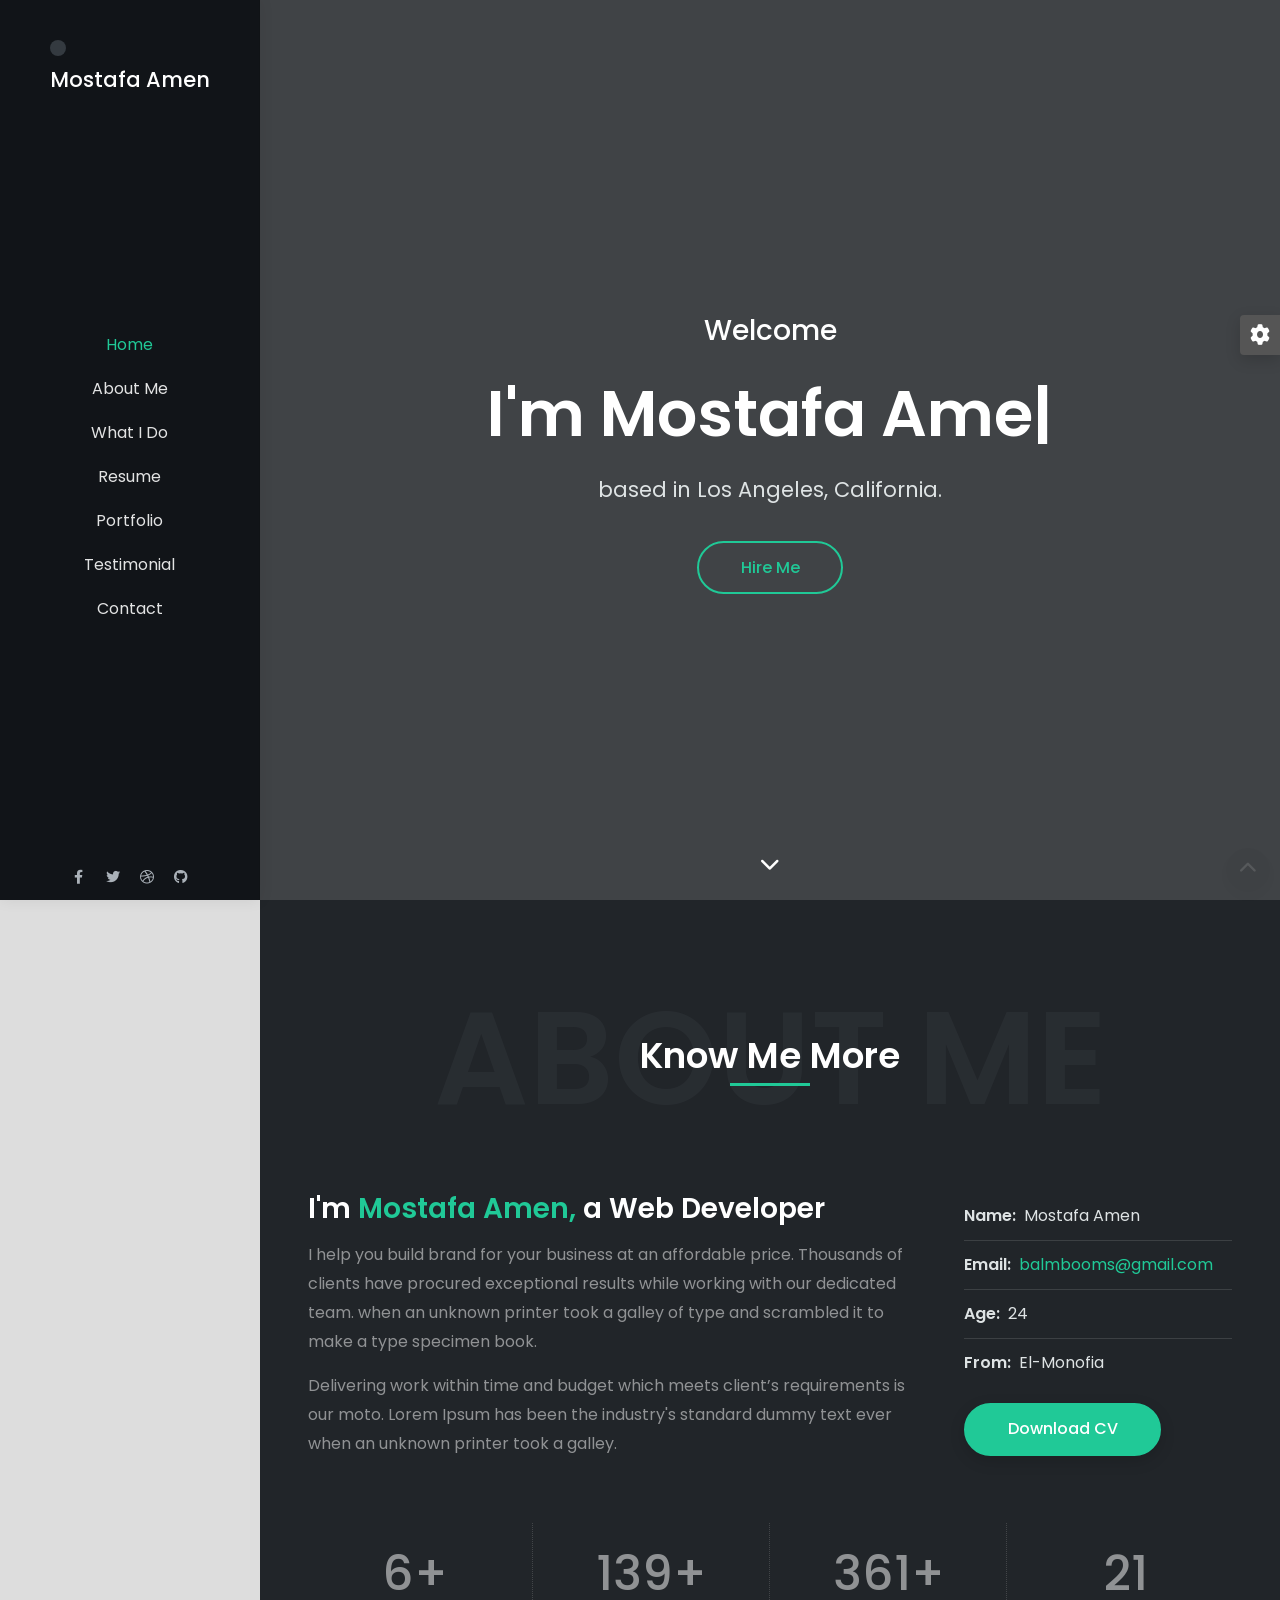
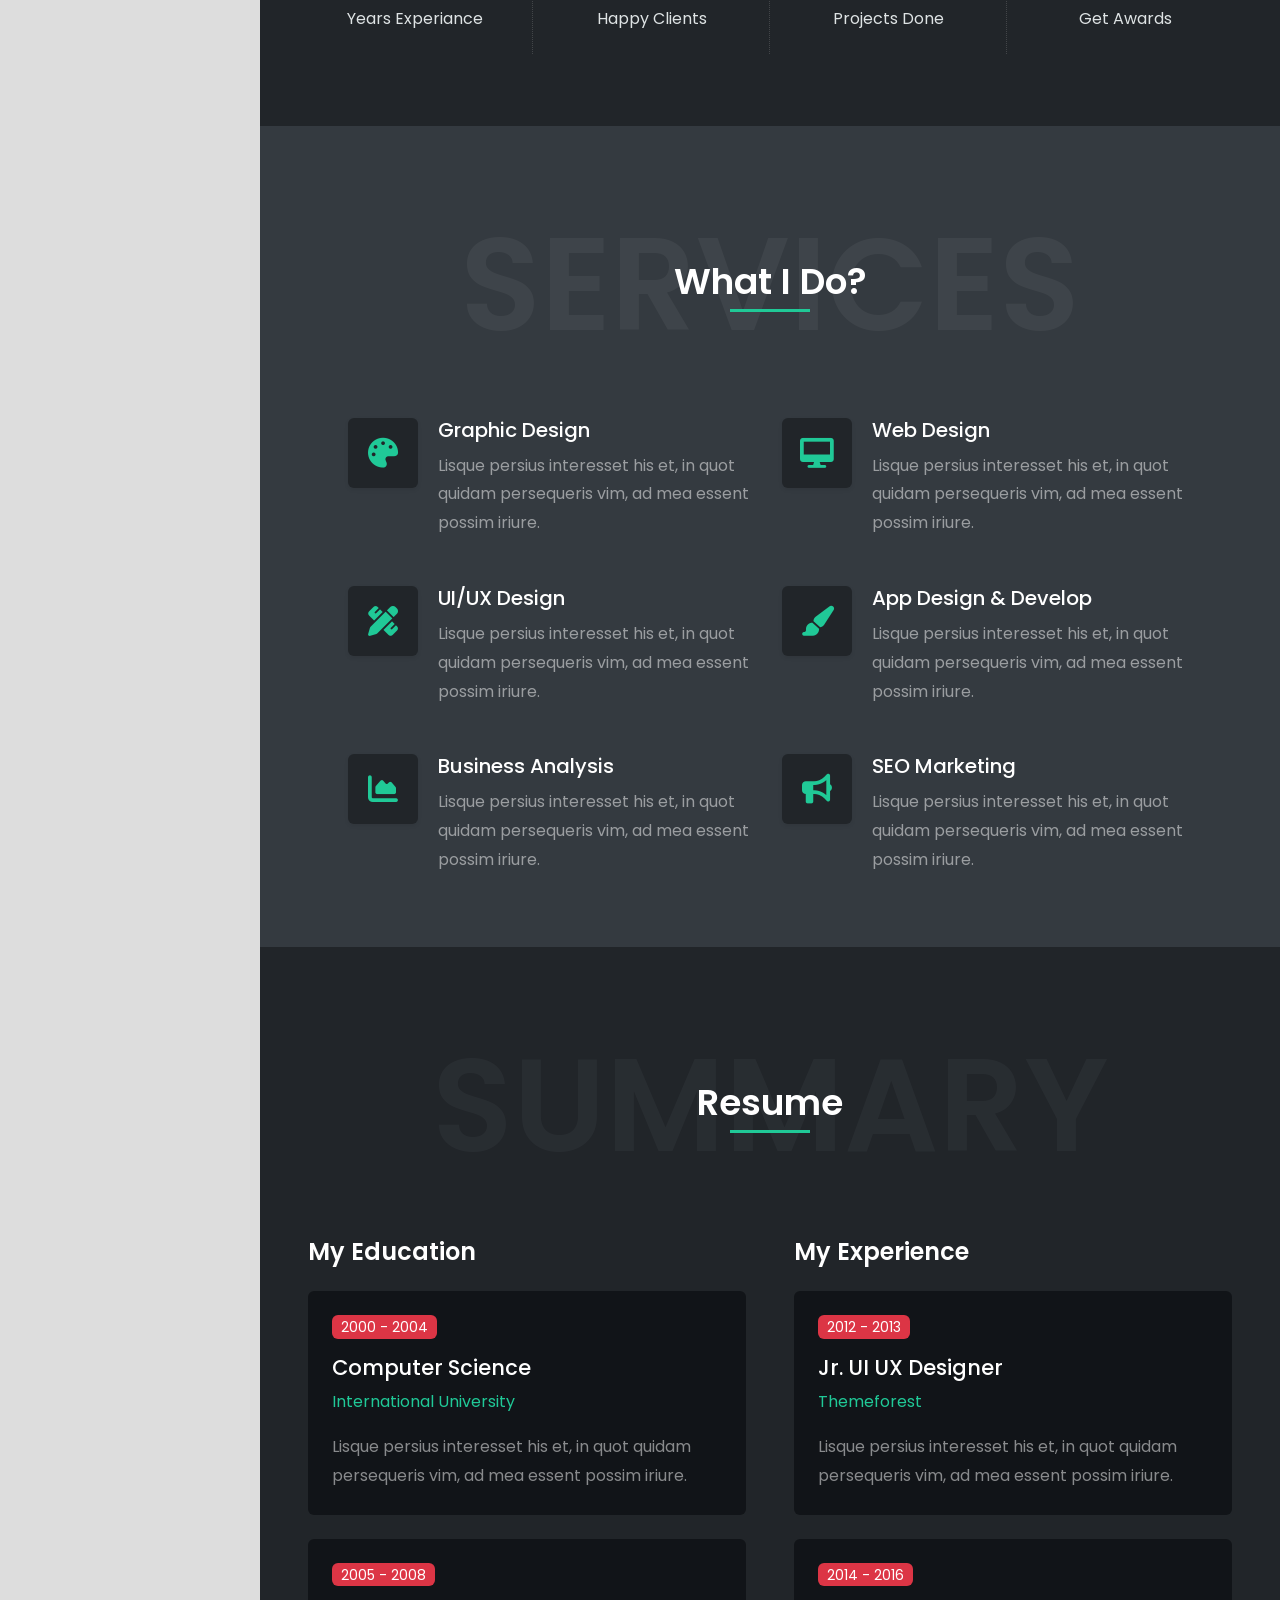
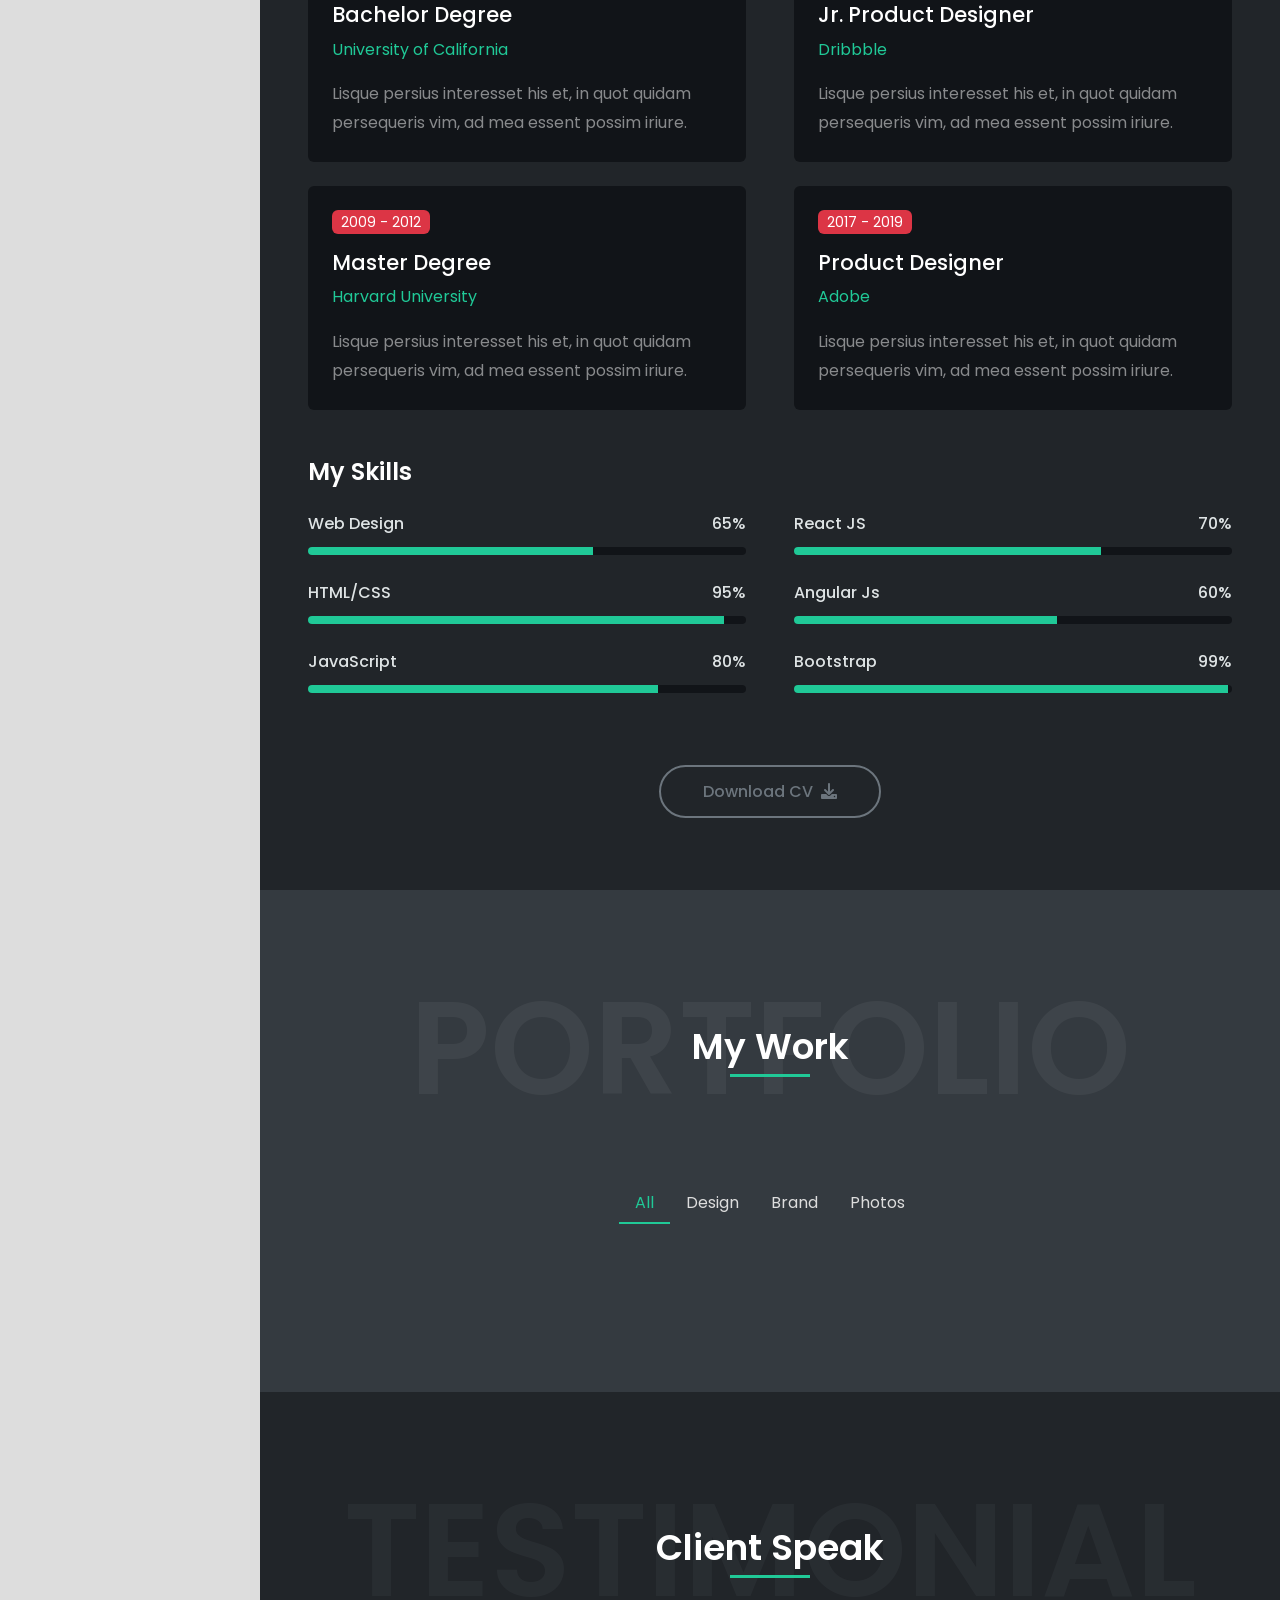
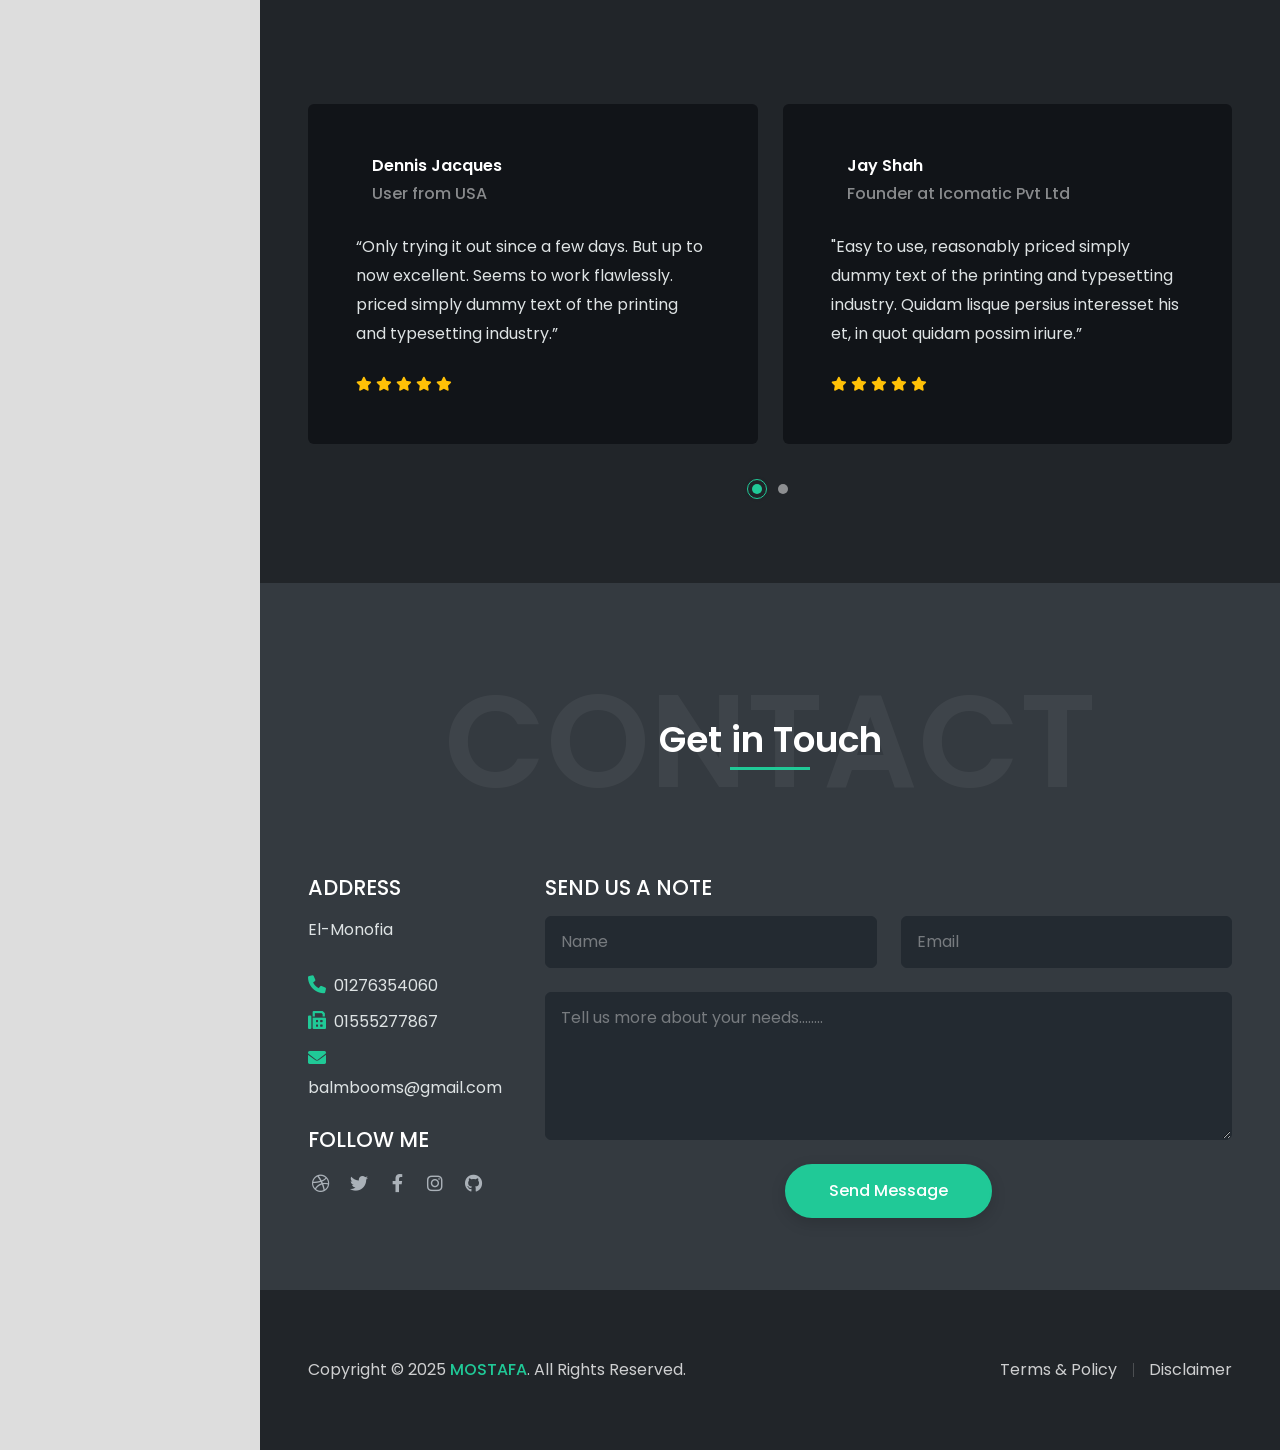
==== index.html @ bf08a8b3 "Add files via upload" ====
<!-- https://harnishdesign.net/demo/html/simone/index-dark.html -->

<!DOCTYPE html>
<html lang="en">
<head>
<meta charset="UTF-8" />
<meta http-equiv="X-UA-Compatible" content="IE=edge">
<meta name="viewport" content="width=device-width, initial-scale=1">
<link href="images/favicon.png" rel="icon" />
<title>Simone - Personal Portfolio Template</title>
<meta name="description" content="Simone is responsive bootstrap 5 one page personal portfolio html template.">
<meta name="author" content="harnishdesign.net">
<link rel="stylesheet" href="https://cdnjs.cloudflare.com/ajax/libs/font-awesome/6.0.0-beta3/css/all.min.css">

<!-- Web Fonts -->
<link href="https://fonts.googleapis.com/css2?family=Poppins:ital,wght@0,100;0,200;0,300;0,400;0,500;0,600;0,700;0,800;0,900;1,100;1,200;1,300;1,400;1,500;1,600;1,700;1,800;1,900&display=swap" rel="stylesheet">

<!-- Stylesheet
============================== -->
<!-- Bootstrap -->
<link rel="stylesheet" type="text/css" href="vendor/bootstrap/css/bootstrap.min.css" />
<!-- Font Awesome Icon -->
<link rel="stylesheet" type="text/css" href="vendor/font-awesome/css/all.min.css" />
<!-- Owl Carousel -->
<link rel="stylesheet" type="text/css" href="vendor/owl.carousel/assets/owl.carousel.min.css" />
<!-- Magnific Popup -->
<link rel="stylesheet" type="text/css" href="vendor/magnific-popup/magnific-popup.min.css" />
<!-- Custom Stylesheet -->
<link rel="stylesheet" type="text/css" href="css/stylesheet.css" />
<!-- Colors Css -->
<link id="color-switcher" type="text/css" rel="stylesheet" href="#" />
</head>

<body class="side-header" data-bs-spy="scroll" data-bs-target="#header-nav" data-bs-offset="1">

<!-- Preloader -->
<div class="preloader preloader-dark">
  <div class="lds-ellipsis">
    <div></div>
    <div></div>
    <div></div>
    <div></div>
  </div>
</div>
<!-- Preloader End --> 

<!-- Document Wrapper   
=============================== -->
<div id="main-wrapper"> 
  <!-- Header
  ============================ -->
  <header id="header" class="sticky-top"> 
    <!-- Navbar -->
    <nav class="primary-menu navbar navbar-expand-lg navbar-dark bg-dark border-bottom-0">
      <div class="container-fluid position-relative h-100 flex-lg-column ps-3 px-lg-3 pt-lg-3 pb-lg-2"> 
        
        <!-- Logo --> 
        <a href="index.html" class="mb-lg-auto mt-lg-4">
			<span class="bg-dark-2 rounded-pill p-2 mb-lg-1 d-none d-lg-inline-block">
				<!-- <img class="img-fluid rounded-pill d-block" src="images/profile.jpeg" title="I'm Simone" alt=""> -->
			</span>
			<h1 class="text-5 text-white text-center mb-0 d-lg-block">Mostafa Amen</h1>
        </a> 
        <!-- Logo End -->
        
        <div id="header-nav" class="collapse navbar-collapse w-100 my-lg-auto">
          <ul class="navbar-nav text-lg-center my-lg-auto py-lg-3">
            <li class="nav-item"><a class="nav-link smooth-scroll active" href="#home">Home</a></li>
            <li class="nav-item"><a class="nav-link smooth-scroll" href="#about">About Me</a></li>
            <li class="nav-item"><a class="nav-link smooth-scroll" href="#services">What I Do</a></li>
            <li class="nav-item"><a class="nav-link smooth-scroll" href="#resume">Resume</a></li>
            <li class="nav-item"><a class="nav-link smooth-scroll" href="#portfolio">Portfolio</a></li>
            <li class="nav-item"><a class="nav-link smooth-scroll" href="#testimonial">Testimonial</a></li>
            <li class="nav-item"><a class="nav-link smooth-scroll" href="#contact">Contact</a></li>
          </ul>
        </div>
        <ul class="social-icons social-icons-muted social-icons-sm mt-lg-auto ms-auto ms-lg-0 d-flex">
          <li class="social-icons-facebook"><a data-bs-toggle="tooltip" title="Facebook" href="http://www.facebook.com/" target="_blank"><i class="fab fa-facebook-f"></i></a></li>
          <li class="social-icons-twitter"><a data-bs-toggle="tooltip" title="Twitter" href="http://www.twitter.com/" target="_blank"><i class="fab fa-twitter"></i></a></li>
          <li class="social-icons-dribbble"><a data-bs-toggle="tooltip" title="Dribbble" data-bs-placement="top" href="http://www.dribbble.com/" target="_blank"><i class="fab fa-dribbble"></i></a></li>
          <li class="social-icons-github"><a data-bs-toggle="tooltip" title="GitHub" data-bs-placement="top" href="http://www.google.com/" target="_blank" ><i class="fab fa-github"></i></a></li>
        </ul>
        <button class="navbar-toggler" type="button" data-bs-toggle="collapse" data-bs-target="#header-nav"><span></span><span></span><span></span></button>
      </div>
    </nav>
    <!-- Navbar End --> 
  </header>
  <!-- Header End --> 
		
  <!-- Content
  ============================================= -->
  <div id="content" role="main"> 
    
    <!-- Intro
    ============================================= -->
    <section id="home">
      <div class="hero-wrap">
        <div class="hero-mask opacity-8 bg-dark"></div>
        <div class="hero-bg parallax" style="background-image:url('images/intro-bg.jpg');"></div>
        <div class="hero-content section d-flex min-vh-100">
          <div class="container my-auto">
            <div class="row">
              <div class="col-12 text-center">
                <div class="typed-strings">
                  <p>I'm Mostafa Amen</p>
                  <p>I'm a Freelancer.</p>
                  <p>I'm a Photographer.</p>
                  <p>I'm a Designer.</p>
                </div>
                <p class="text-7 fw-500 text-white mb-2 mb-md-3">Welcome</p>
                <h2 class="text-16 fw-600 text-white mb-2 mb-md-3"><span class="typed"></span></h2>
                <p class="text-5 text-light mb-4">based in Los Angeles, California.</p>
				<a href="#contact" class="btn btn-outline-primary rounded-pill shadow-none smooth-scroll mt-2">Hire Me</a>
              </div>
            </div>
          </div>
          <a href="#about" class="scroll-down-arrow text-white smooth-scroll"><span class="animated"><i class="fa fa-chevron-down"></i></span></a> </div>
      </div>
    </section>
    <!-- Intro end --> 
    
    <!-- About
    ============================================= -->
    <section id="about" class="section bg-dark-1">
      <div class="container px-lg-5"> 
        <!-- Heading -->
        <div class="position-relative d-flex text-center mb-5">
          <h2 class="text-24 text-muted opacity-1 text-uppercase fw-600 w-100 mb-0">About Me</h2>
          <p class="text-9 text-white fw-600 position-absolute w-100 align-self-center lh-base mb-0">Know Me More<span class="heading-separator-line border-bottom border-3 border-primary d-block mx-auto"></span> </p>
        </div>
        <!-- Heading end-->
        
        <div class="row gy-5">
          <div class="col-lg-7 col-xl-8 text-center text-lg-start">
            <h2 class="text-7 text-white fw-600 mb-3">I'm <span class="text-primary">Mostafa Amen,</span> a Web Developer</h2>
            <p class="text-white-50">I help you build brand for your business at an affordable price. Thousands of clients have procured exceptional results while working with our dedicated team. when an unknown printer took a galley of type and scrambled it to make a type specimen book.</p>
            <p class="text-white-50">Delivering work within time and budget which meets client’s requirements is our moto. Lorem Ipsum has been the industry's standard dummy text ever when an unknown printer took a galley.</p>
          </div>
          <div class="col-lg-5 col-xl-4">
            <div class="ps-lg-4">
              <ul class="list-style-2 list-style-light text-light">
                <li><span class="fw-600 me-2">Name:</span>Mostafa Amen</li>
                <li><span class="fw-600 me-2">Email:</span><a href="mailto:balmbooms@gmail.com">balmbooms@gmail.com</a></li>
                <li><span class="fw-600 me-2">Age:</span>24</li>
                <li class="border-0"><span class="fw-600 me-2">From:</span>El-Monofia</li>
              </ul>
              <a href="#" class="btn btn-primary rounded-pill">Download CV</a> </div>
          </div>
        </div>
        <div class="brands-grid separator-border separator-border-light mt-5">
          <div class="row">
            <div class="col-6 col-md-3">
              <div class="featured-box text-center">
                <h4 class="text-12 text-white-50 mb-0"><span class="counter" data-from="0" data-to="10">10</span>+</h4>
                <p class="text-light mb-0">Years Experiance</p>
              </div>
            </div>
            <div class="col-6 col-md-3">
              <div class="featured-box text-center">
                <h4 class="text-12 text-white-50 mb-0"><span class="counter" data-from="0" data-to="250">250</span>+</h4>
                <p class="text-light mb-0">Happy Clients</p>
              </div>
            </div>
            <div class="col-6 col-md-3">
              <div class="featured-box text-center">
                <h4 class="text-12 text-white-50 mb-0"><span class="counter" data-from="0" data-to="650">650</span>+</h4>
                <p class="text-light mb-0">Projects Done</p>
              </div>
            </div>
            <div class="col-6 col-md-3">
              <div class="featured-box text-center">
                <h4 class="text-12 text-white-50 mb-0"><span class="counter" data-from="0" data-to="38">20</span></h4>
                <p class="text-light mb-0">Get Awards</p>
              </div>
            </div>
          </div>
        </div>
      </div>
    </section>
    <!-- About end --> 
    
    <!-- Services
    ============================================= -->
    <section id="services" class="section bg-dark-2">
      <div class="container px-lg-5"> 
        <!-- Heading -->
        <div class="position-relative d-flex text-center mb-5">
          <h2 class="text-24 text-white-50 opacity-1 text-uppercase fw-600 w-100 mb-0">Services</h2>
          <p class="text-9 text-white fw-600 position-absolute w-100 align-self-center lh-base mb-0">What I Do?<span class="heading-separator-line border-bottom border-3 border-primary d-block mx-auto"></span> </p>
        </div>
        <!-- Heading end-->
        
        <div class="row">
          <div class="col-lg-11 mx-auto">
            <div class="row">
              <div class="col-md-6">
                <div class="featured-box style-3 mb-5">
                  <div class="featured-box-icon text-primary bg-dark-1 shadow-sm rounded"> <i class="fas fa-palette"></i> </div>
                  <h3 class="text-white">Graphic Design</h3>
                  <p class="text-white-50 mb-0">Lisque persius interesset his et, in quot quidam persequeris vim, ad mea essent possim iriure.</p>
                </div>
              </div>
              <div class="col-md-6">
                <div class="featured-box style-3 mb-5">
                  <div class="featured-box-icon text-primary bg-dark-1 shadow-sm rounded"> <i class="fas fa-desktop"></i></div>
                  <h3 class="text-white">Web Design</h3>
                  <p class="text-white-50 mb-0">Lisque persius interesset his et, in quot quidam persequeris vim, ad mea essent possim iriure.</p>
                </div>
              </div>
              <div class="col-md-6">
                <div class="featured-box style-3 mb-5">
                  <div class="featured-box-icon text-primary bg-dark-1 shadow-sm rounded"> <i class="fas fa-pencil-ruler"></i> </div>
                  <h3 class="text-white">UI/UX Design</h3>
                  <p class="text-white-50 mb-0">Lisque persius interesset his et, in quot quidam persequeris vim, ad mea essent possim iriure.</p>
                </div>
              </div>
              <div class="col-md-6">
                <div class="featured-box style-3 mb-5">
                  <div class="featured-box-icon text-primary bg-dark-1 shadow-sm rounded"> <i class="fas fa-paint-brush"></i> </div>
                  <h3 class="text-white">App Design &amp; Develop</h3>
                  <p class="text-white-50 mb-0">Lisque persius interesset his et, in quot quidam persequeris vim, ad mea essent possim iriure.</p>
                </div>
              </div>
              <div class="col-md-6">
                <div class="featured-box style-3 mb-5 mb-md-0">
                  <div class="featured-box-icon text-primary bg-dark-1 shadow-sm rounded"> <i class="fas fa-chart-area"></i> </div>
                  <h3 class="text-white">Business Analysis</h3>
                  <p class="text-white-50 mb-0">Lisque persius interesset his et, in quot quidam persequeris vim, ad mea essent possim iriure.</p>
                </div>
              </div>
              <div class="col-md-6">
                <div class="featured-box style-3 mb-0">
                  <div class="featured-box-icon text-primary bg-dark-1 shadow-sm rounded"> <i class="fas fa-bullhorn"></i> </div>
                  <h3 class="text-white">SEO Marketing</h3>
                  <p class="text-white-50 mb-0">Lisque persius interesset his et, in quot quidam persequeris vim, ad mea essent possim iriure.</p>
                </div>
              </div>
            </div>
          </div>
        </div>
      </div>
    </section>
    <!-- Services end --> 
    
    <!-- Resume
    ============================================= -->
    <section id="resume" class="section bg-dark-1">
      <div class="container px-lg-5"> 
        <!-- Heading -->
        <div class="position-relative d-flex text-center mb-5">
          <h2 class="text-24 text-muted opacity-1 text-uppercase fw-600 w-100 mb-0">Summary</h2>
          <p class="text-9 text-white fw-600 position-absolute w-100 align-self-center lh-base mb-0">Resume<span class="heading-separator-line border-bottom border-3 border-primary d-block mx-auto"></span> </p>
        </div>
        <!-- Heading end-->
        
        <div class="row gx-5"> 
          <!-- My Education -->
          <div class="col-md-6">
            <h2 class="text-6 text-white fw-600 mb-4">My Education</h2>
            <div class="bg-dark rounded p-4 mb-4">
              <p class="badge bg-danger text-2 fw-400">2000 - 2004</p>
              <h3 class="text-5 text-white">Computer Science</h3>
              <p class="text-primary">International University</p>
              <p class="text-white-50 mb-0">Lisque persius interesset his et, in quot quidam persequeris vim, ad mea essent possim iriure.</p>
            </div>
            <div class="bg-dark rounded p-4 mb-4">
              <p class="badge bg-danger text-2 fw-400">2005 - 2008</p>
              <h3 class="text-5 text-white">Bachelor Degree</h3>
              <p class="text-primary">University of California</p>
              <p class="text-white-50 mb-0">Lisque persius interesset his et, in quot quidam persequeris vim, ad mea essent possim iriure.</p>
            </div>
            <div class="bg-dark rounded p-4 mb-4">
              <p class="badge bg-danger text-2 fw-400">2009 - 2012</p>
              <h3 class="text-5 text-white">Master Degree</h3>
              <p class="text-primary">Harvard University</p>
              <p class="text-white-50 mb-0">Lisque persius interesset his et, in quot quidam persequeris vim, ad mea essent possim iriure.</p>
            </div>
          </div>
          
          <!-- My Experience -->
          <div class="col-md-6">
            <h2 class="text-6 text-white fw-600 mb-4">My Experience</h2>
            <div class="bg-dark rounded p-4 mb-4">
              <p class="badge bg-danger text-2 fw-400">2012 - 2013</p>
              <h3 class="text-5 text-white">Jr. UI UX Designer</h3>
              <p class="text-primary">Themeforest</p>
              <p class="text-white-50 mb-0">Lisque persius interesset his et, in quot quidam persequeris vim, ad mea essent possim iriure.</p>
            </div>
            <div class="bg-dark rounded p-4 mb-4">
              <p class="badge bg-danger text-2 fw-400">2014 - 2016</p>
              <h3 class="text-5 text-white">Jr. Product Designer</h3>
              <p class="text-primary">Dribbble</p>
              <p class="text-white-50 mb-0">Lisque persius interesset his et, in quot quidam persequeris vim, ad mea essent possim iriure.</p>
            </div>
            <div class="bg-dark rounded p-4 mb-4">
              <p class="badge bg-danger text-2 fw-400">2017 - 2019</p>
              <h3 class="text-5 text-white">Product Designer</h3>
              <p class="text-primary">Adobe</p>
              <p class="text-white-50 mb-0">Lisque persius interesset his et, in quot quidam persequeris vim, ad mea essent possim iriure.</p>
            </div>
          </div>
        </div>
        <!-- My Skills -->
		<h2 class="text-6 text-white fw-600 mt-4 mb-4">My Skills</h2>
        <div class="row gx-5">
          <div class="col-md-6">
            <p class="text-light fw-500 text-start mb-2">Web Design <span class="float-end">65%</span></p>
            <div class="progress progress-sm bg-dark mb-4">
              <div class="progress-bar" role="progressbar" style="width: 65%" aria-valuenow="65" aria-valuemin="0" aria-valuemax="100"></div>
            </div>
            <p class="text-light fw-500 text-start mb-2">HTML/CSS <span class="float-end">95%</span></p>
            <div class="progress progress-sm bg-dark mb-4">
              <div class="progress-bar" role="progressbar" style="width: 95%" aria-valuenow="95" aria-valuemin="0" aria-valuemax="100"></div>
            </div>
            <p class="text-light fw-500 text-start mb-2">JavaScript <span class="float-end">80%</span></p>
            <div class="progress progress-sm bg-dark mb-4">
              <div class="progress-bar" role="progressbar" style="width: 80%" aria-valuenow="80" aria-valuemin="0" aria-valuemax="100"></div>
            </div>
          </div>
          <div class="col-md-6">
            <p class="text-light fw-500 text-start mb-2">React JS <span class="float-end">70%</span></p>
            <div class="progress progress-sm bg-dark mb-4">
              <div class="progress-bar" role="progressbar" style="width: 70%" aria-valuenow="70" aria-valuemin="0" aria-valuemax="100"></div>
            </div>
            <p class="text-light fw-500 text-start mb-2">Angular Js <span class="float-end">60%</span></p>
            <div class="progress progress-sm bg-dark mb-4">
              <div class="progress-bar" role="progressbar" style="width: 60%" aria-valuenow="60" aria-valuemin="0" aria-valuemax="100"></div>
            </div>
            <p class="text-light fw-500 text-start mb-2">Bootstrap <span class="float-end">99%</span></p>
            <div class="progress progress-sm bg-dark mb-4">
              <div class="progress-bar" role="progressbar" style="width: 99%" aria-valuenow="99" aria-valuemin="0" aria-valuemax="100"></div>
            </div>
          </div>
        </div>
        <div class="text-center mt-5"><a href="#" class="btn btn-outline-secondary rounded-pill shadow-none">Download CV <span class="ms-1"><i class="fas fa-download"></i></span></a></div>
      </div>
    </section>
    <!-- Resume end --> 
    
    <!-- Portfolio
    ============================================= -->
    <section id="portfolio" class="section bg-dark-2">
      <div class="container px-lg-5"> 
        <!-- Heading -->
        <div class="position-relative d-flex text-center mb-5">
          <h2 class="text-24 text-white-50 opacity-1 text-uppercase fw-600 w-100 mb-0">Portfolio</h2>
          <p class="text-9 text-white fw-600 position-absolute w-100 align-self-center lh-base mb-0">My Work<span class="heading-separator-line border-bottom border-3 border-primary d-block mx-auto"></span> </p>
        </div>
        <!-- Heading end--> 
        
        <!-- Filter Menu -->
        <ul class="portfolio-menu nav nav-tabs nav-light justify-content-center border-bottom-0 mb-5">
          <li class="nav-item"> <a data-filter="*" class="nav-link active" href="">All</a></li>
          <li class="nav-item"> <a data-filter=".design" href="" class="nav-link">Design</a></li>
          <li class="nav-item"> <a data-filter=".brand" href="" class="nav-link">Brand</a></li>
          <li class="nav-item"> <a data-filter=".photos" href="" class="nav-link">Photos</a></li>
        </ul>
        <!-- Filter Menu end -->
        <div class="portfolio popup-ajax-gallery">
          <div class="row portfolio-filter g-4">
            <div class="col-sm-6 col-lg-4 brand">
              <div class="portfolio-box rounded">
                <div class="portfolio-img rounded"> <img class="img-fluid d-block" src="images/projects/project-1.jpg" alt="">
                  <div class="portfolio-overlay"> <a class="popup-ajax stretched-link" href="ajax/portfolio-ajax-project-dark-1.html"></a>
                    <div class="portfolio-overlay-details">
                      <h5 class="text-white fw-400">Project Title</h5>
                      <span class="text-light">Category</span> </div>
                  </div>
                </div>
              </div>
            </div>
            <div class="col-sm-6 col-lg-4 design">
              <div class="portfolio-box rounded">
                <div class="portfolio-img rounded"> <img class="img-fluid d-block" src="images/projects/project-2.jpg" alt="">
                  <div class="portfolio-overlay"> <a class="popup-ajax stretched-link" href="ajax/portfolio-ajax-project-dark-2.html"></a>
                    <div class="portfolio-overlay-details">
                      <h5 class="text-white fw-400">Project Title</h5>
                      <span class="text-light">Category</span> </div>
                  </div>
                </div>
              </div>
            </div>
            <div class="col-sm-6 col-lg-4 artwork photos">
              <div class="portfolio-box rounded">
                <div class="portfolio-img rounded"> <img class="img-fluid d-block" src="images/projects/project-3.jpg" alt="">
                  <div class="portfolio-overlay"> <a class="popup-ajax stretched-link" href="ajax/portfolio-ajax-project-dark-3.html"></a>
                    <div class="portfolio-overlay-details">
                      <h5 class="text-white fw-400">Project Title</h5>
                      <span class="text-light">Category</span> </div>
                  </div>
                </div>
              </div>
            </div>
            <div class="col-sm-6 col-lg-4 artwork brand photos">
              <div class="portfolio-box rounded">
                <div class="portfolio-img rounded"> <img class="img-fluid d-block" src="images/projects/project-4.jpg" alt="">
                  <div class="portfolio-overlay"> <a class="popup-ajax stretched-link" href="ajax/portfolio-ajax-project-dark-4.html"></a>
                    <div class="portfolio-overlay-details">
                      <h5 class="text-white fw-400">Project Title</h5>
                      <span class="text-light">Category</span> </div>
                  </div>
                </div>
              </div>
            </div>
            <div class="col-sm-6 col-lg-4 design">
              <div class="portfolio-box rounded">
                <div class="portfolio-img rounded"> <img class="img-fluid d-block" src="images/projects/project-5.jpg" alt="">
                  <div class="portfolio-overlay"> <a class="popup-ajax stretched-link" href="ajax/portfolio-ajax-project-dark-5.html"></a>
                    <div class="portfolio-overlay-details">
                      <h5 class="text-white fw-400">Project Title</h5>
                      <span class="text-light">Category</span> </div>
                  </div>
                </div>
              </div>
            </div>
            <div class="col-sm-6 col-lg-4 brand">
              <div class="portfolio-box rounded">
                <div class="portfolio-img rounded"> <img class="img-fluid d-block" src="images/projects/project-6.jpg" alt="">
                  <div class="portfolio-overlay"> <a class="popup-ajax stretched-link" href="ajax/portfolio-ajax-project-dark-6.html"></a>
                    <div class="portfolio-overlay-details">
                      <h5 class="text-white fw-400">Project Title</h5>
                      <span class="text-light">Category</span> </div>
                  </div>
                </div>
              </div>
            </div>
            <div class="col-sm-6 col-lg-4 design photos">
              <div class="portfolio-box rounded">
                <div class="portfolio-img rounded"> <img class="img-fluid d-block" src="images/projects/project-7.jpg" alt="">
                  <div class="portfolio-overlay"> <a class="popup-ajax stretched-link" href="ajax/portfolio-ajax-project-dark-7.html"></a>
                    <div class="portfolio-overlay-details">
                      <h5 class="text-white fw-400">Project Title</h5>
                      <span class="text-light">Category</span> </div>
                  </div>
                </div>
              </div>
            </div>
          </div>
        </div>
      </div>
    </section>
    <!-- Portfolio end --> 
    
    <!-- Testimonial
    ============================================= -->
    <section id="testimonial" class="section bg-dark-1">
      <div class="container px-lg-5"> 
        <!-- Heading -->
        <div class="position-relative d-flex text-center mb-5">
          <h2 class="text-24 text-muted opacity-1 text-uppercase fw-600 w-100 mb-0">Testimonial</h2>
          <p class="text-9 text-white fw-600 position-absolute w-100 align-self-center lh-base mb-0">Client Speak<span class="heading-separator-line border-bottom border-3 border-primary d-block mx-auto"></span> </p>
        </div>
        <!-- Heading end-->
        
        <div class="owl-carousel owl-light owl-theme" data-loop="true" data-nav="false" data-autoplay="false" data-margin="25" data-stagepadding="0" data-slideby="1" data-items-xs="1" data-items-sm="1" data-items-md="1" data-items-lg="2">
          <div class="item">
            <div class="bg-dark rounded p-5">
              <div class="d-flex align-items-center mt-auto mb-4"> <img class="img-fluid rounded-circle d-inline-block w-auto" src="images/testimonial/client-sm-3.jpg" alt="">
                <p class="ms-3 mb-0"><strong class="d-block text-white fw-600">Dennis Jacques</strong> <span class="text-white-50 fw-500">User from USA</span></p>
              </div>
              <p class="text-light mb-4">“Only trying it out since a few days. But up to now excellent. Seems to work flawlessly. priced simply dummy text of the printing and typesetting industry.”</p>
              <span class="text-2"> <i class="fas fa-star text-warning"></i> <i class="fas fa-star text-warning"></i> <i class="fas fa-star text-warning"></i> <i class="fas fa-star text-warning"></i> <i class="fas fa-star text-warning"></i> </span> </div>
          </div>
          <div class="item">
            <div class="bg-dark rounded p-5">
              <div class="d-flex align-items-center mt-auto mb-4"> <img class="img-fluid rounded-circle d-inline-block w-auto" src="images/testimonial/client-sm-1.jpg" alt="">
                <p class="ms-3 mb-0"><strong class="d-block text-white fw-600">Jay Shah</strong> <span class="text-white-50 fw-500">Founder at Icomatic Pvt Ltd</span></p>
              </div>
              <p class="text-light mb-4">"Easy to use, reasonably priced simply dummy text of the printing and typesetting industry. Quidam lisque persius interesset his et, in quot quidam possim iriure.”</p>
              <span class="text-2"> <i class="fas fa-star text-warning"></i> <i class="fas fa-star text-warning"></i> <i class="fas fa-star text-warning"></i> <i class="fas fa-star text-warning"></i> <i class="fas fa-star text-warning"></i> </span> </div>
          </div>
          <div class="item">
            <div class="bg-dark rounded p-5">
              <div class="d-flex align-items-center mt-auto mb-4"> <img class="img-fluid rounded-circle d-inline-block w-auto" src="images/testimonial/client-sm-2.jpg" alt="">
                <p class="ms-3 mb-0"><strong class="d-block text-white fw-600">Patrick Cary</strong> <span class="text-white-50 fw-500">Freelancer from USA</span></p>
              </div>
              <p class="text-light mb-4">“I am happy Working with printing and typesetting industry. Quidam lisque persius interesset his et, in quot quidam persequeris essent possim iriure.”</p>
              <span class="text-2"> <i class="fas fa-star text-warning"></i> <i class="fas fa-star text-warning"></i> <i class="fas fa-star text-warning"></i> <i class="fas fa-star text-warning"></i> <i class="fas fa-star text-warning"></i> </span> </div>
          </div>
          <div class="item">
            <div class="bg-dark rounded p-5">
              <div class="d-flex align-items-center mt-auto mb-4"> <img class="img-fluid rounded-circle d-inline-block w-auto" src="images/testimonial/client-sm-4.jpg" alt="">
                <p class="ms-3 mb-0"><strong class="d-block text-white fw-600">Chris Tom</strong> <span class="text-white-50 fw-500">User from UK</span></p>
              </div>
              <p class="text-light mb-4">“I have used them twice now. Good rates, very efficient service and priced simply dummy text of the printing and typesetting industry quidam interesset his et. Excellent.”</p>
              <span class="text-2"> <i class="fas fa-star text-warning"></i> <i class="fas fa-star text-warning"></i> <i class="fas fa-star text-warning"></i> <i class="fas fa-star text-warning"></i> <i class="fas fa-star text-warning"></i> </span> </div>
          </div>
        </div>
      </div>
    </section>
    <!-- Testimonial end --> 
    
    <!-- Contact Me
    ============================================= -->
    <section id="contact" class="section bg-dark-2">
      <div class="container px-lg-5">
        <!-- Heading -->
        <div class="position-relative d-flex text-center mb-5">
          <h2 class="text-24 text-white-50 opacity-1 text-uppercase fw-600 w-100 mb-0">Contact</h2>
          <p class="text-9 text-white fw-600 position-absolute w-100 align-self-center lh-base mb-0">Get in Touch<span class="heading-separator-line border-bottom border-3 border-primary d-block mx-auto"></span> </p>
        </div>
        <!-- Heading end-->
        <div class="row gy-5">
          <div class="col-md-4 col-xl-3 order-1 order-md-0 text-center text-md-start">
            <h2 class="mb-3 text-5 text-white text-uppercase">Address</h2>
            <p class="text-3 text-light mb-4">El-Monofia</p>
            <p class="text-3 text-light mb-1"><span class="text-primary text-4 me-2"><i class="fas fa-phone"></i></span>01276354060</p>
            <p class="text-3 text-light mb-1"><span class="text-primary text-4 me-2"><i class="fas fa-fax"></i></span>01555277867</p>
            <p class="text-3 text-light mb-4"><span class="text-primary text-4 me-2"><i class="fas fa-envelope"></i></span>balmbooms@gmail.com</p>
            <h2 class="mb-3 text-5 text-white text-uppercase">Follow Me</h2>
            <ul class="social-icons social-icons-muted justify-content-center justify-content-md-start">
              <li class="social-icons-dribbble"><a data-bs-toggle="tooltip" href="https://mostafaaamen.github.io/" target="_blank" title="Website"><i class="fab fa-dribbble"></i></a></li>
              <li class="social-icons-twitter"><a data-bs-toggle="tooltip" href="https://x.com/mostafaamendev" target="_blank" title="Twitter"><i class="fab fa-twitter"></i></a></li>
              <li class="social-icons-facebook"><a data-bs-toggle="tooltip" href="http://www.facebook.com/mostafaaamen/" target="_blank" title="Facebook"><i class="fab fa-facebook-f"></i></a></li>
              <li class="social-icons-instagram"><a data-bs-toggle="tooltip" href="http://www.instagram.com/" target="_blank" title="Instagram"><i class="fab fa-instagram"></i></a></li>
              <li class="social-icons-github"><a data-bs-toggle="tooltip" href="https://github.com/mostafaaamen" target="_blank" title="GitHub"><i class="fab fa-github"></i></a></li>
            </ul>
          </div>
          <div class="col-md-8 col-xl-9 order-0 order-md-1">
            <h2 class="mb-3 text-5 text-white text-uppercase text-center text-md-start">Send us a note</h2>
			<form id="contact-form" class="form-dark" action="php/mail.php" method="post">
			  <div class="row g-4">
                <div class="col-xl-6">
                    <input name="name" type="text" class="form-control" required placeholder="Name">
                </div>
                <div class="col-xl-6">
                    <input name="email" type="email" class="form-control" required placeholder="Email">
                </div>
				<div class="col">
					<textarea name="form-message" class="form-control" rows="5" required placeholder="Tell us more about your needs........"></textarea>
				</div>
              </div>
              <p class="text-center mt-4 mb-0">
				<button id="submit-btn" class="btn btn-primary rounded-pill d-inline-flex" type="submit">Send Message</button>
              </p>
            </form>
          </div>
        </div>
      </div>
    </section>
    <!-- Contact Me end --> 
    
  </div>
  <!-- Content end --> 
  
  <!-- Footer
  ============================================= -->
  <footer id="footer" class="section footer-dark bg-dark-1">
    <div class="container px-lg-5">
      <div class="row">
        <div class="col-lg-6 text-center text-lg-start">
          <p class="mb-3 mb-lg-0">Copyright © 2025 <a href="/" class="fw-500">MOSTAFA</a>. All Rights Reserved.</p>
        </div>
        <div class="col-lg-6">
          <ul class="nav nav-separator nav-separator-light justify-content-center justify-content-lg-end">
            <li class="nav-item"> <a class="nav-link" data-bs-toggle="modal" data-bs-target="#terms-policy" href="#">Terms & Policy</a></li>
            <li class="nav-item"> <a class="nav-link" data-bs-toggle="modal" data-bs-target="#disclaimer" href="#">Disclaimer</a></li>
          </ul>
        </div>
      </div>
    </div>
  </footer>
  <!-- Footer end --> 
  
</div>
<!-- Document Wrapper end --> 

<!-- Back to Top
============================================= --> 
<a id="back-to-top" class="rounded-circle" data-bs-toggle="tooltip" title="Back to Top" href="javascript:void(0)"><i class="fa fa-chevron-up"></i></a> 

<!-- Terms & Policy Modal
================================== -->
<div id="terms-policy" class="modal fade" role="dialog" aria-hidden="true">
  <div class="modal-dialog modal-lg modal-dialog-centered" role="document">
    <div class="modal-content bg-dark-2 text-light">
      <div class="modal-header border-secondary">
        <h5 class="modal-title text-white">Terms & Policy</h5>
        <button type="button" class="btn-close btn-close-white" data-bs-dismiss="modal" aria-label="Close"></button>
      </div>
      <div class="modal-body p-4">
        <p>Simply dummy text of the printing and typesetting industry. Lorem Ipsum has been the industry's standard dummy text ever since the 1500s, when an unknown printer took a galley of type and scrambled it to make a type specimen book. It has survived not only five centuries, but also the leap into electronic typesetting, remaining essentially unchanged.</p>
        <h3 class="text-white mb-3 mt-4 mt-4">Terms of Use</h3>
        <p>It has survived not only five centuries, but also the leap into electronic typesetting, remaining essentially unchanged. Simply dummy text of the printing and typesetting industry.</p>
        <h5 class="text-white text-4 mt-4">Part I – Information Simone collects and controls</h5>
        <p>Lorem Ipsum has been the industry's standard dummy text ever since the 1500s, when an unknown printer took a galley of type and scrambled it to make a type specimen book.</p>
        <h5 class="text-white text-4 mt-4">Part II – Information that Simone processes on your behalf</h5>
        <p>Lorem Ipsum has been the industry's standard dummy text ever since the 1500s, when an unknown printer took a galley of type and scrambled it to make a type specimen book.</p>
        <h5 class="text-white text-4 mt-4">Part III – General</h5>
        <p>It has survived not only five centuries, but also the leap into electronic typesetting, remaining essentially unchanged. Lorem Ipsum has been the industry's standard dummy text ever since the 1500s, when an unknown printer took a galley of type and scrambled it to make a type specimen book.</p>
        <h3 class="text-white mb-3 mt-4">Privacy Policy</h3>
        <p>Lorem Ipsum is simply dummy text of the printing and typesetting industry. Lorem Ipsum has been the industry's standard dummy text ever since the 1500s, when an unknown printer took a galley of type and scrambled it to make a type specimen book. </p>
        <ol class="lh-lg">
          <li>Lisque persius interesset his et, in quot quidam persequeris vim, ad mea essent possim iriure.</li>
          <li>Quidam lisque persius interesset his et, Lisque persius interesset his et, in quot quidam persequeris vim, ad mea essent possim iriure.</li>
          <li>In quot quidam persequeris vim, ad mea essent possim iriure. Quidam lisque persius interesset his et.</li>
          <li>Quidam lisque persius interesset his et, Lisque persius interesset his et.</li>
          <li>Interesset his et, Lisque persius interesset his et, in quot quidam persequeris vim, ad mea essent possim iriure.</li>
          <li>Persius interesset his et, Lisque persius interesset his et, in quot quidam persequeris vim, ad mea essent possim iriure.</li>
          <li>Quot quidam persequeris vim Quidam lisque persius interesset his et, Lisque persius interesset his et, in quot quidam persequeris vim, ad mea essent possim iriure.</li>
        </ol>
      </div>
    </div>
  </div>
</div>
<!-- Terms & Policy Modal End --> 

<!-- Disclaimer Modal
================================== -->
<div id="disclaimer" class="modal fade" role="dialog" aria-hidden="true">
  <div class="modal-dialog modal-lg modal-dialog-centered" role="document">
    <div class="modal-content bg-dark-2 text-light">
      <div class="modal-header border-secondary">
        <h5 class="modal-title text-white">Copyright & Disclaimer</h5>
		<button type="button" class="btn-close btn-close-white" data-bs-dismiss="modal" aria-label="Close"></button>
      </div>
      <div class="modal-body p-4">
        <p>Simply dummy text of the printing and typesetting industry. Lorem Ipsum has been the industry's standard dummy text ever since the 1500s, when an unknown printer took a galley of type and scrambled it to make a type specimen book. </p>
        <ul class="lh-lg">
          <li>Lisque persius interesset his et, in quot quidam persequeris vim, ad mea essent possim iriure.</li>
          <li>Quidam lisque persius interesset his et, Lisque persius interesset his et, in quot quidam persequeris vim, ad mea essent possim iriure.</li>
          <li>In quot quidam persequeris vim, ad mea essent possim iriure. Quidam lisque persius interesset his et.</li>
          <li>Quidam lisque persius interesset his et, Lisque persius interesset his et.</li>
          <li>Interesset his et, Lisque persius interesset his et, in quot quidam persequeris vim, ad mea essent possim iriure.</li>
          <li>Persius interesset his et, Lisque persius interesset his et, in quot quidam persequeris vim, ad mea essent possim iriure.</li>
          <li>Quot quidam persequeris vim Quidam lisque persius interesset his et, Lisque persius interesset his et, in quot quidam persequeris vim, ad mea essent possim iriure.</li>
        </ul>
      </div>
    </div>
  </div>
</div>
<!-- Disclaimer Modal End --> 

<!-- Styles Switcher -->
<div id="styles-switcher" class="right">
  <h2 class="text-3">Color Switcher</h2>
  <hr>
  <ul>
    <li class="indigo" data-bs-toggle="tooltip" title="Indigo" data-path="css/color-indigo.css"></li>
    <li class="blue" data-bs-toggle="tooltip" title="Blue" data-path="css/color-blue.css"></li>
    <li class="purple" data-bs-toggle="tooltip" title="Purple" data-path="css/color-purple.css"></li>
    <li class="cyan" data-bs-toggle="tooltip" title="Cyan" data-path="css/color-cyan.css"></li>
    <li class="red" data-bs-toggle="tooltip" title="Red" data-path="css/color-red.css"></li>
    <li class="pink" data-bs-toggle="tooltip" title="Pink" data-path="css/color-pink.css"></li>
    <li class="green" data-bs-toggle="tooltip" title="Green" data-path="css/color-green.css"></li>
    <li class="yellow" data-bs-toggle="tooltip" title="Yellow" data-path="css/color-yellow.css"></li>
    <li class="orange" data-bs-toggle="tooltip" title="Orange" data-path="css/color-orange.css"></li>
    <li class="brown" data-bs-toggle="tooltip" title="Brown" data-path="css/color-brown.css"></li>
  </ul>
  <button class="btn btn-dark btn-sm w-100 border-0 fw-400 rounded-0 shadow-none" id="reset-color">Reset Default Teal</button>
  <button class="btn switcher-toggle"><i class="fas fa-cog"></i></button>
</div>
<!-- Styles Switcher End --> 

<!-- JavaScript --> 
<script src="vendor/jquery/jquery.min.js"></script> 

<script src="vendor/bootstrap/js/bootstrap.bundle.min.js"></script> 
<!-- Easing --> 


<script src="vendor/jquery.easing/jquery.easing.min.js"></script> 
<!-- Appear --> 


<script src="vendor/jquery.appear/jquery.appear.min.js"></script> 
<!-- Images Loaded --> 


<script src="vendor/imagesloaded/imagesloaded.pkgd.min.js"></script> 
<!-- Counter --> 
<script src="vendor/jquery.countTo/jquery.countTo.min.js"></script> 
<!-- Parallax Bg --> 
<script src="vendor/parallaxie/parallaxie.min.js"></script> 



<!-- Typed --> 
<script src="vendor/typed/typed.min.js"></script> 


<!-- Owl Carousel --> 
<script src="vendor/owl.carousel/owl.carousel.min.js"></script> 
<!-- isotope Portfolio Filter --> 
<script src="vendor/isotope/isotope.pkgd.min.js"></script> 
<!-- Magnific Popup --> 
<script src="vendor/magnific-popup/jquery.magnific-popup.min.js"></script> 
<!-- Style Switcher --> 
<script src="js/switcher.min.js"></script> 
<!-- Custom Script --> 
<script src="js/theme.js"></script>
</body>
</html>
---- css/stylesheet.css ----
/*===========================================================

   Template Name: Simone - Personal Portfolio Template
   Author: Harnish Design
   Template URL: http://demo.harnishdesign.net/html/simone
   Author URL: https://themeforest.net/user/harnishdesign
   File Description : Main css file of the template
	
=================================================
  Table of Contents
=================================================

	1. Basic
	2. Helpers Classes
	3. Layouts
	4. Header
		4.1 Navigation
		4.2 Secondary Nav
		4.3 Page Header
	5 Elements
		5.1 Featured Box
		5.2 Team
		5.3 Accordion & Toggle
		5.4 Nav
		5.5 Tabs
		5.6 Hero Background
		5.7 Owl Carousel
		5.8 Brands Grid
		5.9 Portfolio
		5.10 List Style
	6 Footer
		6.1 Social Icons
		6.2 Back to Top
	7 Extra

=======================================================*/
/* =================================== */
/*  1. Basic Style 
/* =================================== */
body, html {
    height: 100%;
  }
  
  @media (prefers-reduced-motion: no-preference) {
    :root {
      scroll-behavior: auto;
    }
  }
  
  body {
    background: #dddddd;
    color: #4c4d4d;
    font-family: "Poppins", sans-serif;
  }
  
  /*-------- Preloader --------*/
  .preloader {
    position: fixed;
    width: 100%;
    height: 100%;
    z-index: 999999999 !important;
    background-color: #fff;
    top: 0;
    left: 0;
    right: 0;
    bottom: 0;
  }
  
  .preloader .lds-ellipsis {
    display: inline-block;
    position: absolute;
    width: 80px;
    height: 80px;
    margin-top: -40px;
    margin-left: -40px;
    top: 50%;
    left: 50%;
  }
  
  .preloader .lds-ellipsis div {
    position: absolute;
    top: 33px;
    width: 13px;
    height: 13px;
    border-radius: 50%;
    background: #000;
    animation-timing-function: cubic-bezier(0, 1, 1, 0);
  }
  
  .preloader .lds-ellipsis div:nth-child(1) {
    left: 8px;
    animation: lds-ellipsis1 0.6s infinite;
  }
  
  .preloader .lds-ellipsis div:nth-child(2) {
    left: 8px;
    animation: lds-ellipsis2 0.6s infinite;
  }
  
  .preloader .lds-ellipsis div:nth-child(3) {
    left: 32px;
    animation: lds-ellipsis2 0.6s infinite;
  }
  
  .preloader .lds-ellipsis div:nth-child(4) {
    left: 56px;
    animation: lds-ellipsis3 0.6s infinite;
  }
  
  .preloader.preloader-dark {
    background-color: #000;
  }
  
  .preloader.preloader-dark .lds-ellipsis div {
    background-color: #fff;
  }
  
  @keyframes lds-ellipsis1 {
    0% {
      transform: scale(0);
    }
    100% {
      transform: scale(1);
    }
  }
  
  @keyframes lds-ellipsis3 {
    0% {
      transform: scale(1);
    }
    100% {
      transform: scale(0);
    }
  }
  
  @keyframes lds-ellipsis2 {
    0% {
      transform: translate(0, 0);
    }
    100% {
      transform: translate(24px, 0);
    }
  }
  
  /*--- Preloader Magnific Popup ----*/
  .mfp-container .preloader {
    background: transparent;
  }
  
  .mfp-container .preloader .lds-ellipsis div {
    background: #fff;
  }
  
  ::selection {
    background: #20c997;
    color: #fff;
    text-shadow: none;
  }
  
  form {
    padding: 0;
    margin: 0;
    display: inline;
  }
  
  img {
    vertical-align: inherit;
  }
  
  a, a:focus {
    color: #20c997;
    text-decoration: none;
    -webkit-transition: all 0.2s ease;
    transition: all 0.2s ease;
  }
  
  a:hover, a:active {
    color: #1baa80;
    -webkit-transition: all 0.2s ease;
    transition: all 0.2s ease;
  }
  
  a:focus, a:active,
  .btn.active.focus,
  .btn.active:focus,
  .btn.focus,
  .btn:active.focus,
  .btn:active:focus,
  .btn:focus,
  button:focus,
  button:active {
    outline: none;
  }
  
  p {
    line-height: 1.8;
  }
  
  blockquote {
    border-width: 0 0 0 5px;
    border-style: solid;
    border-color: #eee;
    padding: 10px 20px;
  }
  
  html[dir="rtl"] blockquote {
    border-width: 0 5px 0 0px;
  }
  
  iframe {
    border: 0 !important;
  }
  
  h1, h2, h3, h4, h5, h6 {
    color: #252b33;
  }
  
  /* =================================== */
  /*  2. Helpers Classes
  /* =================================== */
  /* Box Shadow */
  .shadow-md {
    -webkit-box-shadow: 0px 0px 50px -35px rgba(0, 0, 0, 0.4) !important;
    box-shadow: 0px 0px 50px -35px rgba(0, 0, 0, 0.4) !important;
  }
  
  /* Border Radius */
  .rounded-lg {
    border-radius: 0.6rem !important;
  }
  
  .rounded-top-0 {
    border-top-start-radius: 0px !important;
    border-top-end-radius: 0px !important;
  }
  
  .rounded-bottom-0 {
    border-bottom-start-radius: 0px !important;
    border-bottom-end-radius: 0px !important;
  }
  
  .rounded-start-0 {
    border-top-start-radius: 0px !important;
    border-bottom-start-radius: 0px !important;
  }
  
  .rounded-end-0 {
    border-top-end-radius: 0px !important;
    border-bottom-end-radius: 0px !important;
  }
  
  /* Text Size */
  .text-0 {
    font-size: 11px !important;
    font-size: 0.6875rem !important;
  }
  
  .text-1 {
    font-size: 12px !important;
    font-size: 0.75rem !important;
  }
  
  .text-2 {
    font-size: 14px !important;
    font-size: 0.875rem !important;
  }
  
  .text-3 {
    font-size: 16px !important;
    font-size: 1rem !important;
  }
  
  .text-4 {
    font-size: 18px !important;
    font-size: 1.125rem !important;
  }
  
  .text-5 {
    font-size: 21px !important;
    font-size: 1.3125rem !important;
  }
  
  .text-6 {
    font-size: 24px !important;
    font-size: 1.50rem !important;
  }
  
  .text-7 {
    font-size: 28px !important;
    font-size: 1.75rem !important;
  }
  
  .text-8 {
    font-size: 32px !important;
    font-size: 2rem !important;
  }
  
  .text-9 {
    font-size: 36px !important;
    font-size: 2.25rem !important;
  }
  
  .text-10 {
    font-size: 40px !important;
    font-size: 2.50rem !important;
  }
  
  .text-11 {
    font-size: calc(1.4rem + 1.8vw) !important;
  }
  
  @media (min-width: 1200px) {
    .text-11 {
      font-size: 2.75rem !important;
    }
  }
  
  .text-12 {
    font-size: calc(1.425rem + 2.1vw) !important;
  }
  
  @media (min-width: 1200px) {
    .text-12 {
      font-size: 3rem !important;
    }
  }
  
  .text-13 {
    font-size: calc(1.45rem + 2.4vw) !important;
  }
  
  @media (min-width: 1200px) {
    .text-13 {
      font-size: 3.25rem !important;
    }
  }
  
  .text-14 {
    font-size: calc(1.475rem + 2.7vw) !important;
  }
  
  @media (min-width: 1200px) {
    .text-14 {
      font-size: 3.5rem !important;
    }
  }
  
  .text-15 {
    font-size: calc(1.5rem + 3vw) !important;
  }
  
  @media (min-width: 1200px) {
    .text-15 {
      font-size: 3.75rem !important;
    }
  }
  
  .text-16 {
    font-size: calc(1.525rem + 3.3vw) !important;
  }
  
  @media (min-width: 1200px) {
    .text-16 {
      font-size: 4rem !important;
    }
  }
  
  .text-17 {
    font-size: calc(1.575rem + 3.9vw) !important;
  }
  
  @media (min-width: 1200px) {
    .text-17 {
      font-size: 4.5rem !important;
    }
  }
  
  .text-18 {
    font-size: calc(1.625rem + 4.5vw) !important;
  }
  
  @media (min-width: 1200px) {
    .text-18 {
      font-size: 5rem !important;
    }
  }
  
  .text-19 {
    font-size: calc(1.65rem + 4.8vw) !important;
  }
  
  @media (min-width: 1200px) {
    .text-19 {
      font-size: 5.25rem !important;
    }
  }
  
  .text-20 {
    font-size: calc(1.7rem + 5.4vw) !important;
  }
  
  @media (min-width: 1200px) {
    .text-20 {
      font-size: 5.75rem !important;
    }
  }
  
  .text-21 {
    font-size: calc(1.775rem + 6.3vw) !important;
  }
  
  @media (min-width: 1200px) {
    .text-21 {
      font-size: 6.5rem !important;
    }
  }
  
  .text-22 {
    font-size: calc(1.825rem + 6.9vw) !important;
  }
  
  @media (min-width: 1200px) {
    .text-22 {
      font-size: 7rem !important;
    }
  }
  
  .text-23 {
    font-size: calc(1.9rem + 7.8vw) !important;
  }
  
  @media (min-width: 1200px) {
    .text-23 {
      font-size: 7.75rem !important;
    }
  }
  
  .text-24 {
    font-size: calc(1.95rem + 8.4vw) !important;
  }
  
  @media (min-width: 1200px) {
    .text-24 {
      font-size: 8.25rem !important;
    }
  }
  
  .text-25 {
    font-size: calc(2.025rem + 9.3vw) !important;
  }
  
  @media (min-width: 1200px) {
    .text-25 {
      font-size: 9rem !important;
    }
  }
  
  .text-11, .text-12, .text-13, .text-14, .text-15, .text-16, .text-17, .text-18, .text-19, .text-20, .text-21, .text-22, .text-23, .text-24, .text-25 {
    line-height: 1.3;
  }
  
  /* Font Weight */
  .fw-100 {
    font-weight: 100 !important;
  }
  
  .fw-200 {
    font-weight: 200 !important;
  }
  
  .fw-300 {
    font-weight: 300 !important;
  }
  
  .fw-400 {
    font-weight: 400 !important;
  }
  
  .fw-500 {
    font-weight: 500 !important;
  }
  
  .fw-600 {
    font-weight: 600 !important;
  }
  
  .fw-700 {
    font-weight: 700 !important;
  }
  
  .fw-800 {
    font-weight: 800 !important;
  }
  
  .fw-900 {
    font-weight: 900 !important;
  }
  
  /* Opacity */
  .opacity-0 {
    opacity: 0;
  }
  
  .opacity-1 {
    opacity: 0.1;
  }
  
  .opacity-2 {
    opacity: 0.2;
  }
  
  .opacity-3 {
    opacity: 0.3;
  }
  
  .opacity-4 {
    opacity: 0.4;
  }
  
  .opacity-5 {
    opacity: 0.5;
  }
  
  .opacity-6 {
    opacity: 0.6;
  }
  
  .opacity-7 {
    opacity: 0.7;
  }
  
  .opacity-8 {
    opacity: 0.8;
  }
  
  .opacity-9 {
    opacity: 0.9;
  }
  
  .opacity-10 {
    opacity: 1;
  }
  
  /* Background light */
  .bg-light-1 {
    background-color: #e9ecef !important;
  }
  
  .bg-light-2 {
    background-color: #dee2e6 !important;
  }
  
  .bg-light-3 {
    background-color: #ced4da !important;
  }
  
  .bg-light-4 {
    background-color: #adb5bd !important;
  }
  
  /* Background Dark */
  .bg-dark {
    background-color: #111418 !important;
  }
  
  .bg-dark-1 {
    background-color: #212529 !important;
  }
  
  .bg-dark-2 {
    background-color: #343a40 !important;
  }
  
  .bg-dark-3 {
    background-color: #495057 !important;
  }
  
  .bg-dark-4 {
    background-color: #6c757d !important;
  }
  
  /* Progress Bar */
  .progress-sm {
    height: 0.5rem !important;
  }
  
  .progress-lg {
    height: 1.5rem !important;
  }
  
  hr {
    opacity: 0.1;
  }
  
  /* =================================== */
  /*  3. Layouts
  /* =================================== */
  #main-wrapper {
    background: #fff;
  }
  
  .box #main-wrapper {
    max-width: 1200px;
    margin: 0 auto;
    -webkit-box-shadow: 0px 0px 10px rgba(0, 0, 0, 0.1);
    box-shadow: 0px 0px 10px rgba(0, 0, 0, 0.1);
  }
  
  .section {
    position: relative;
    padding: 4.5rem 0;
    overflow: hidden;
  }
  
  @media (max-width: 575.98px) {
    .section {
      padding: 3.5rem 0;
    }
  }
  
  /*== Scroll Down Arrow ==*/
  .scroll-down-arrow {
    position: absolute;
    z-index: 3;
    bottom: 20px;
    left: 50%;
    margin-left: -16px;
    width: 32px;
    height: 32px;
    line-height: 32px;
    font-size: 20px;
    text-align: center;
    color: #fff;
  }
  
  .scroll-down-arrow .animated {
    position: relative;
    animation: fadeInDown 1.5s infinite;
    -webkit-animation: fadeInDown 1.5s infinite;
    -moz-animation: fadeInDown 1.5s infinite;
    -o-animation: fadeInDown 1.5s infinite;
  }
  
  @keyframes fadeInDown {
    0% {
      top: -25px;
      opacity: 0;
    }
    100% {
      top: 10px;
      opacity: 1;
    }
  }
  
  /*== Heading Separator Line ==*/
  .heading-separator-line {
    width: 80px;
  }
  
  /* =================================== */
  /*  4. Header
  /* =================================== */
  #header {
    -webkit-transition: all 0.5s ease;
    transition: all 0.5s ease;
  }
  
  #header .navbar {
    padding: 0px;
  }
  
  #header .logo {
    -webkit-box-align: center;
    -ms-flex-align: center;
    align-items: center;
    display: -webkit-box;
    display: -ms-flexbox;
    display: flex;
    -ms-flex-item-align: stretch;
    align-self: stretch;
  }
  
  /*=== 4.1 Navigation ===*/
  .primary-menu {
    display: -webkit-box !important;
    display: -ms-flexbox !important;
    display: flex !important;
    height: auto !important;
    -webkit-box-ordinal-group: 0;
    -ms-flex-item-align: stretch;
    align-self: stretch;
    background: #fff;
    border-bottom: 1px solid #efefef;
    position: absolute;
    z-index: 999;
    top: 0;
    left: 0;
    width: 100%;
  }
  
  .primary-menu.bg-transparent {
    box-shadow: none;
    border-bottom: 1px solid rgba(250, 250, 250, 0.3);
  }
  
  .primary-menu.sticky-on {
    position: fixed;
    top: 0;
    width: 100%;
    z-index: 1020;
    left: 0;
    -webkit-box-shadow: 0px 0px 10px rgba(0, 0, 0, 0.05);
    box-shadow: 0px 0px 10px rgba(0, 0, 0, 0.05);
    -webkit-animation: slide-down 0.7s;
    -moz-animation: slide-down 0.7s;
    animation: slide-down 0.7s;
  }
  
  @-webkit-keyframes slide-down {
    0% {
      opacity: 0;
      transform: translateY(-100%);
    }
    100% {
      opacity: 1;
      transform: translateY(0);
    }
  }
  
  @-moz-keyframes slide-down {
    0% {
      opacity: 0;
      transform: translateY(-100%);
    }
    100% {
      opacity: 1;
      transform: translateY(0);
    }
  }
  
  @keyframes slide-down {
    0% {
      opacity: 0;
      transform: translateY(-100%);
    }
    100% {
      opacity: 1;
      transform: translateY(0);
    }
  }
  
  .primary-menu.sticky-on .none-on-sticky {
    display: none !important;
  }
  
  .primary-menu ul.navbar-nav > li {
    display: -webkit-box;
    display: -ms-flexbox;
    display: flex;
    height: 100%;
  }
  
  .primary-menu ul.navbar-nav > li + li {
    margin-left: 2px;
  }
  
  .primary-menu ul.navbar-nav > li a {
    display: -webkit-box;
    display: -ms-flexbox;
    display: flex;
    -webkit-box-align: center;
    -ms-flex-align: center;
    align-items: center;
  }
  
  .primary-menu ul.navbar-nav > li > a:not(.btn) {
    height: 70px;
    padding: 0px 0.85em;
    color: #252b33;
    -webkit-transition: all 0.2s ease;
    transition: all 0.2s ease;
    position: relative;
    position: relative;
  }
  
  .primary-menu ul.navbar-nav > li:hover > a:not(.btn), .primary-menu ul.navbar-nav > li > a.active:not(.btn) {
    color: #20c997;
    -webkit-transition: all 0.2s ease;
    transition: all 0.2s ease;
  }
  
  .primary-menu ul.navbar-nav > li a.btn {
    padding: 0.4rem 1.4rem;
  }
  
  .primary-menu ul.navbar-nav > li.dropdown .dropdown-menu li > a:not(.btn) {
    padding: 8px 0px;
    background-color: transparent;
    color: #777;
    -webkit-transition: all 0.2s ease;
    transition: all 0.2s ease;
  }
  
  .primary-menu ul.navbar-nav > li.dropdown .dropdown-menu li:hover > a:not(.btn) {
    color: #20c997;
    -webkit-transition: all 0.2s ease;
    transition: all 0.2s ease;
  }
  
  .primary-menu ul.navbar-nav > li.dropdown .dropdown-menu {
    -webkit-box-shadow: 0px 0px 12px rgba(0, 0, 0, 0.176);
    box-shadow: 0px 0px 12px rgba(0, 0, 0, 0.176);
    border: 0px none;
    padding: 10px 15px;
    min-width: 230px;
    margin: 0;
    font-size: 14px;
    font-size: 0.875rem;
    z-index: 1021;
  }
  
  .primary-menu .dropdown-menu-right {
    left: auto !important;
    right: 100% !important;
  }
  
  .primary-menu .dropdown-toggle:after {
    content: none;
  }
  
  .primary-menu.navbar-line-under-text ul.navbar-nav > li > a:not(.btn):after {
    position: absolute;
    content: "";
    height: 2px;
    width: 0;
    left: 50%;
    right: 0;
    bottom: 14px;
    background-color: transparent;
    color: #fff;
    border-bottom: 2px solid #20c997;
    -webkit-transition: all 0.3s ease-in-out;
    transition: all 0.3s ease-in-out;
    transform: translate(-50%, 0) translateZ(0);
    -webkit-transform: translate(-50%, 0) translateZ(0);
  }
  
  .primary-menu.navbar-line-under-text ul.navbar-nav > li > a:hover:not(.logo):after, .primary-menu.navbar-line-under-text ul.navbar-nav > li > a.active:after {
    width: calc(100% - 0.99em);
  }
  
  /*== Side Header ==*/
  .side-header #main-wrapper {
    margin-left: 260px;
  }
  
  .side-header #header {
    border: none;
  }
  
  .side-header .primary-menu {
    position: fixed;
    left: 0;
    top: 0;
    width: 260px;
    height: 100% !important;
    background: #fff;
    border-right: 1px solid rgba(0, 0, 0, 0.07);
    -webkit-box-shadow: 0 0 15px rgba(0, 0, 0, 0.065);
    box-shadow: 0 0 15px rgba(0, 0, 0, 0.065);
    z-index: 2;
    overflow: hidden;
    overflow-y: auto;
  }
  
  .side-header .navbar-collapse .navbar-nav {
    flex-direction: column;
    width: 100%;
  }
  
  .side-header ul.navbar-nav li {
    display: block;
  }
  
  .side-header ul.navbar-nav li a:not(.btn) {
    display: block;
    height: auto;
  }
  
  .side-header ul.navbar-nav li + li {
    margin-left: 0px;
  }
  
  .side-header ul.navbar-nav li > a:hover:after, .side-header ul.navbar-nav li > a.active:after {
    content: none;
    width: 0px;
  }
  
  .side-header ul.navbar-nav > li > a:not(.btn) {
    height: auto;
    padding: 10px 0;
    position: relative;
  }
  
  .side-header.side-header-right #main-wrapper {
    margin-right: 260px;
    margin-left: auto;
  }
  
  .side-header.side-header-right .primary-menu {
    left: auto;
    right: 0;
  }
  
  html[dir="rtl"] .side-header #main-wrapper {
    margin-right: 260px;
    margin-left: auto;
  }
  
  html[dir="rtl"] .side-header .primary-menu {
    left: auto;
    right: 0;
  }
  
  html[dir="rtl"] .side-header.side-header-right #main-wrapper {
    margin-left: 260px;
    margin-right: auto;
  }
  
  html[dir="rtl"] .side-header.side-header-right .primary-menu {
    right: auto;
    left: 0;
  }
  
  @media (max-width: 991.98px) {
    .side-header #main-wrapper {
      margin-left: auto;
    }
    .side-header .primary-menu {
      width: 100%;
      height: auto !important;
      overflow: visible;
    }
    .side-header.side-header-right #main-wrapper {
      margin-right: auto;
    }
    html[dir="rtl"] .side-header #main-wrapper {
      margin-right: auto;
    }
    html[dir="rtl"] .side-header.side-header-right #main-wrapper {
      margin-left: auto;
    }
  }
  
  /*== Color Schemes ==*/
  .primary-menu.navbar-dark .navbar-toggler span {
    background: #fff;
  }
  
  .primary-menu.navbar-dark .navbar-nav > li > a:not(.btn) {
    color: rgba(250, 250, 250, 0.9);
  }
  
  .primary-menu.navbar-dark.navbar-line-under-text .navbar-nav > li > a:not(.logo):after, .primary-menu.navbar-dark.navbar-line-under-text .navbar-nav > li > a.active:after {
    border-color: rgba(250, 250, 250, 0.6);
  }
  
  .sticky-on.bg-transparent:not(.navbar-dark), .sticky-top .sticky-on-top.bg-transparent:not(.navbar-dark) {
    background-color: #fff !important;
    border-bottom: 1px solid #efefef !important;
  }
  
  .sticky-on.navbar-dark.bg-transparent, .sticky-top .sticky-on-top.navbar-dark.bg-transparent {
    background-color: #111 !important;
    -webkit-box-shadow: 0px 0px 10px rgba(250, 250, 250, 0.03);
    box-shadow: 0px 0px 10px rgba(250, 250, 250, 0.03);
    border-bottom: none !important;
  }
  
  /* Hamburger Menu Button */
  .navbar-toggler {
    width: 25px;
    height: 30px;
    padding: 10px;
    margin: 18px 15px;
    position: relative;
    border: none;
    -webkit-transform: rotate(0deg);
    transform: rotate(0deg);
    -webkit-transition: 0.5s ease-in-out;
    transition: 0.5s ease-in-out;
    cursor: pointer;
    display: block;
  }
  
  .navbar-toggler span {
    display: block;
    position: absolute;
    height: 2px;
    width: 100%;
    background: #3c3636;
    border-radius: 2px;
    opacity: 1;
    left: 0;
    -webkit-transform: rotate(0deg);
    transform: rotate(0deg);
    -webkit-transition: 0.25s ease-in-out;
    transition: 0.25s ease-in-out;
  }
  
  .navbar-toggler span:nth-child(1) {
    top: 7px;
    -webkit-transform-origin: left center;
    -moz-transform-origin: left center;
    -o-transform-origin: left center;
    transform-origin: left center;
  }
  
  .navbar-toggler span:nth-child(2) {
    top: 14px;
    -webkit-transform-origin: left center;
    -moz-transform-origin: left center;
    -o-transform-origin: left center;
    transform-origin: left center;
  }
  
  .navbar-toggler span:nth-child(3) {
    top: 21px;
    -webkit-transform-origin: left center;
    -moz-transform-origin: left center;
    -o-transform-origin: left center;
    transform-origin: left center;
  }
  
  .navbar-toggler.show span:nth-child(1) {
    top: 3px;
    left: 3px;
    -webkit-transform: rotate(45deg);
    transform: rotate(45deg);
  }
  
  .navbar-toggler.show span:nth-child(2) {
    width: 0%;
    opacity: 0;
  }
  
  .navbar-toggler.show span:nth-child(3) {
    top: 21px;
    left: 3px;
    -webkit-transform: rotate(-45deg);
    transform: rotate(-45deg);
  }
  
  .navbar-toggler:focus {
    box-shadow: none;
  }
  
  .navbar-accordion {
    position: initial;
  }
  
  .navbar-expand-none .navbar-collapse {
    position: absolute;
    top: 99%;
    right: 0;
    left: 0;
    background: #fff;
    margin-top: 0px;
    z-index: 1000;
    -webkit-box-shadow: 0px 0px 15px rgba(0, 0, 0, 0.1);
    box-shadow: 0px 0px 15px rgba(0, 0, 0, 0.1);
  }
  
  .navbar-expand-none .navbar-collapse .navbar-nav {
    overflow: hidden;
    overflow-y: auto;
    max-height: 65vh;
    padding: 15px;
  }
  
  .navbar-expand-none ul.navbar-nav li {
    display: block;
    border-bottom: 1px solid #eee;
    margin: 0;
    padding: 0;
  }
  
  .navbar-expand-none ul.navbar-nav li:last-child {
    border: none;
  }
  
  .navbar-expand-none ul.navbar-nav li + li {
    margin-left: 0px;
  }
  
  .navbar-expand-none ul.navbar-nav li.dropdown > .dropdown-toggle > .arrow.show:after {
    -webkit-transform: translate(-50%, -50%) rotate(-45deg);
    transform: translate(-50%, -50%) rotate(-45deg);
    -webkit-transition: all 0.2s ease;
    transition: all 0.2s ease;
  }
  
  .navbar-expand-none ul.navbar-nav li > a:hover:after, .navbar-expand-none ul.navbar-nav li > a.active:after {
    content: none !important;
    width: 0px !important;
  }
  
  .navbar-expand-none ul.navbar-nav > li > a:not(.btn) {
    height: auto;
    padding: 8px 0;
    position: relative;
  }
  
  .navbar-expand-none ul.navbar-nav > li.dropdown .dropdown-menu li > a:not(.btn) {
    padding: 8px 0;
    position: relative;
  }
  
  .navbar-expand-none ul.navbar-nav > li.dropdown:hover > a:after {
    content: none;
  }
  
  .navbar-expand-none ul.navbar-nav > li.dropdown .dropdown-toggle .arrow:after {
    -webkit-transform: translate(-50%, -50%) rotate(134deg);
    transform: translate(-50%, -50%) rotate(134deg);
    -webkit-transition: all 0.2s ease;
    transition: all 0.2s ease;
  }
  
  .navbar-expand-none ul.navbar-nav > li.dropdown .dropdown-menu {
    margin: 0;
    -webkit-box-shadow: none;
    box-shadow: none;
    border: none;
    padding: 0px 0px 0px 15px;
  }
  
  .navbar-expand-none ul.navbar-nav > li.dropdown .dropdown-menu .dropdown-menu {
    margin: 0;
  }
  
  .navbar-expand-none.navbar-dark .navbar-collapse {
    background: rgba(0, 0, 0, 0.95);
  }
  
  .navbar-expand-none.navbar-dark .navbar-collapse ul.navbar-nav li {
    border-color: rgba(250, 250, 250, 0.15);
  }
  
  @media (max-width: 575.98px) {
    .navbar-expand-sm .navbar-collapse {
      position: absolute;
      top: 99%;
      right: 0;
      left: 0;
      background: #fff;
      margin-top: 0px;
      z-index: 1000;
      -webkit-box-shadow: 0px 0px 15px rgba(0, 0, 0, 0.1);
      box-shadow: 0px 0px 15px rgba(0, 0, 0, 0.1);
    }
    .navbar-expand-sm .navbar-collapse .navbar-nav {
      overflow: hidden;
      overflow-y: auto;
      max-height: 65vh;
      padding: 15px;
    }
    .navbar-expand-sm ul.navbar-nav li {
      display: block;
      border-bottom: 1px solid #eee;
      margin: 0;
      padding: 0;
    }
    .navbar-expand-sm ul.navbar-nav li:last-child {
      border: none;
    }
    .navbar-expand-sm ul.navbar-nav li + li {
      margin-left: 0px;
    }
    .navbar-expand-sm ul.navbar-nav li.dropdown > .dropdown-toggle > .arrow.show:after {
      -webkit-transform: translate(-50%, -50%) rotate(-45deg);
      transform: translate(-50%, -50%) rotate(-45deg);
      -webkit-transition: all 0.2s ease;
      transition: all 0.2s ease;
    }
    .navbar-expand-sm ul.navbar-nav li > a:hover:after, .navbar-expand-sm ul.navbar-nav li > a.active:after {
      content: none !important;
      width: 0px !important;
    }
    .navbar-expand-sm ul.navbar-nav > li > a:not(.btn) {
      height: auto;
      padding: 8px 0;
      position: relative;
    }
    .navbar-expand-sm ul.navbar-nav > li.dropdown .dropdown-menu li > a:not(.btn) {
      padding: 8px 0;
      position: relative;
    }
    .navbar-expand-sm ul.navbar-nav > li.dropdown:hover > a:after {
      content: none;
    }
    .navbar-expand-sm ul.navbar-nav > li.dropdown .dropdown-toggle .arrow:after {
      -webkit-transform: translate(-50%, -50%) rotate(134deg);
      transform: translate(-50%, -50%) rotate(134deg);
      -webkit-transition: all 0.2s ease;
      transition: all 0.2s ease;
    }
    .navbar-expand-sm ul.navbar-nav > li.dropdown .dropdown-menu {
      margin: 0;
      -webkit-box-shadow: none;
      box-shadow: none;
      border: none;
      padding: 0px 0px 0px 15px;
    }
    .navbar-expand-sm ul.navbar-nav > li.dropdown .dropdown-menu .dropdown-menu {
      margin: 0;
    }
    .navbar-expand-sm.navbar-dark .navbar-collapse {
      background: rgba(0, 0, 0, 0.95);
    }
    .navbar-expand-sm.navbar-dark .navbar-collapse ul.navbar-nav li {
      border-color: rgba(250, 250, 250, 0.15);
    }
  }
  
  @media (max-width: 767.98px) {
    .navbar-expand-md .navbar-collapse {
      position: absolute;
      top: 99%;
      right: 0;
      left: 0;
      background: #fff;
      margin-top: 0px;
      z-index: 1000;
      -webkit-box-shadow: 0px 0px 15px rgba(0, 0, 0, 0.1);
      box-shadow: 0px 0px 15px rgba(0, 0, 0, 0.1);
    }
    .navbar-expand-md .navbar-collapse .navbar-nav {
      overflow: hidden;
      overflow-y: auto;
      max-height: 65vh;
      padding: 15px;
    }
    .navbar-expand-md ul.navbar-nav li {
      display: block;
      border-bottom: 1px solid #eee;
      margin: 0;
      padding: 0;
    }
    .navbar-expand-md ul.navbar-nav li:last-child {
      border: none;
    }
    .navbar-expand-md ul.navbar-nav li + li {
      margin-left: 0px;
    }
    .navbar-expand-md ul.navbar-nav li.dropdown > .dropdown-toggle > .arrow.show:after {
      -webkit-transform: translate(-50%, -50%) rotate(-45deg);
      transform: translate(-50%, -50%) rotate(-45deg);
      -webkit-transition: all 0.2s ease;
      transition: all 0.2s ease;
    }
    .navbar-expand-md ul.navbar-nav li > a:hover:after, .navbar-expand-md ul.navbar-nav li > a.active:after {
      content: none !important;
      width: 0px !important;
    }
    .navbar-expand-md ul.navbar-nav > li > a:not(.btn) {
      height: auto;
      padding: 8px 0;
      position: relative;
    }
    .navbar-expand-md ul.navbar-nav > li.dropdown .dropdown-menu li > a:not(.btn) {
      padding: 8px 0;
      position: relative;
    }
    .navbar-expand-md ul.navbar-nav > li.dropdown:hover > a:after {
      content: none;
    }
    .navbar-expand-md ul.navbar-nav > li.dropdown .dropdown-toggle .arrow:after {
      -webkit-transform: translate(-50%, -50%) rotate(134deg);
      transform: translate(-50%, -50%) rotate(134deg);
      -webkit-transition: all 0.2s ease;
      transition: all 0.2s ease;
    }
    .navbar-expand-md ul.navbar-nav > li.dropdown .dropdown-menu {
      margin: 0;
      -webkit-box-shadow: none;
      box-shadow: none;
      border: none;
      padding: 0px 0px 0px 15px;
    }
    .navbar-expand-md ul.navbar-nav > li.dropdown .dropdown-menu .dropdown-menu {
      margin: 0;
    }
    .navbar-expand-md.navbar-dark .navbar-collapse {
      background: rgba(0, 0, 0, 0.95);
    }
    .navbar-expand-md.navbar-dark .navbar-collapse ul.navbar-nav li {
      border-color: rgba(250, 250, 250, 0.15);
    }
  }
  
  @media (max-width: 991.98px) {
    .navbar-expand-lg .navbar-collapse {
      position: absolute;
      top: 99%;
      right: 0;
      left: 0;
      background: #fff;
      margin-top: 0px;
      z-index: 1000;
      -webkit-box-shadow: 0px 0px 15px rgba(0, 0, 0, 0.1);
      box-shadow: 0px 0px 15px rgba(0, 0, 0, 0.1);
    }
    .navbar-expand-lg .navbar-collapse .navbar-nav {
      overflow: hidden;
      overflow-y: auto;
      max-height: 65vh;
      padding: 15px;
    }
    .navbar-expand-lg ul.navbar-nav li {
      display: block;
      border-bottom: 1px solid #eee;
      margin: 0;
      padding: 0;
    }
    .navbar-expand-lg ul.navbar-nav li:last-child {
      border: none;
    }
    .navbar-expand-lg ul.navbar-nav li + li {
      margin-left: 0px;
    }
    .navbar-expand-lg ul.navbar-nav li.dropdown > .dropdown-toggle > .arrow.show:after {
      -webkit-transform: translate(-50%, -50%) rotate(-45deg);
      transform: translate(-50%, -50%) rotate(-45deg);
      -webkit-transition: all 0.2s ease;
      transition: all 0.2s ease;
    }
    .navbar-expand-lg ul.navbar-nav li > a:hover:after, .navbar-expand-lg ul.navbar-nav li > a.active:after {
      content: none !important;
      width: 0px !important;
    }
    .navbar-expand-lg ul.navbar-nav > li > a:not(.btn) {
      height: auto;
      padding: 8px 0;
      position: relative;
    }
    .navbar-expand-lg ul.navbar-nav > li.dropdown .dropdown-menu li > a:not(.btn) {
      padding: 8px 0;
      position: relative;
    }
    .navbar-expand-lg ul.navbar-nav > li.dropdown:hover > a:after {
      content: none;
    }
    .navbar-expand-lg ul.navbar-nav > li.dropdown .dropdown-toggle .arrow:after {
      -webkit-transform: translate(-50%, -50%) rotate(134deg);
      transform: translate(-50%, -50%) rotate(134deg);
      -webkit-transition: all 0.2s ease;
      transition: all 0.2s ease;
    }
    .navbar-expand-lg ul.navbar-nav > li.dropdown .dropdown-menu {
      margin: 0;
      -webkit-box-shadow: none;
      box-shadow: none;
      border: none;
      padding: 0px 0px 0px 15px;
    }
    .navbar-expand-lg ul.navbar-nav > li.dropdown .dropdown-menu .dropdown-menu {
      margin: 0;
    }
    .navbar-expand-lg.navbar-dark .navbar-collapse {
      background: rgba(0, 0, 0, 0.95);
    }
    .navbar-expand-lg.navbar-dark .navbar-collapse ul.navbar-nav li {
      border-color: rgba(250, 250, 250, 0.15);
    }
  }
  
  @media (max-width: 1199.98px) {
    .navbar-expand-xl .navbar-collapse {
      position: absolute;
      top: 99%;
      right: 0;
      left: 0;
      background: #fff;
      margin-top: 0px;
      z-index: 1000;
      -webkit-box-shadow: 0px 0px 15px rgba(0, 0, 0, 0.1);
      box-shadow: 0px 0px 15px rgba(0, 0, 0, 0.1);
    }
    .navbar-expand-xl .navbar-collapse .navbar-nav {
      overflow: hidden;
      overflow-y: auto;
      max-height: 65vh;
      padding: 15px;
    }
    .navbar-expand-xl ul.navbar-nav li {
      display: block;
      border-bottom: 1px solid #eee;
      margin: 0;
      padding: 0;
    }
    .navbar-expand-xl ul.navbar-nav li:last-child {
      border: none;
    }
    .navbar-expand-xl ul.navbar-nav li + li {
      margin-left: 0px;
    }
    .navbar-expand-xl ul.navbar-nav li.dropdown > .dropdown-toggle > .arrow.show:after {
      -webkit-transform: translate(-50%, -50%) rotate(-45deg);
      transform: translate(-50%, -50%) rotate(-45deg);
      -webkit-transition: all 0.2s ease;
      transition: all 0.2s ease;
    }
    .navbar-expand-xl ul.navbar-nav li > a:hover:after, .navbar-expand-xl ul.navbar-nav li > a.active:after {
      content: none !important;
      width: 0px !important;
    }
    .navbar-expand-xl ul.navbar-nav > li > a:not(.btn) {
      height: auto;
      padding: 8px 0;
      position: relative;
    }
    .navbar-expand-xl ul.navbar-nav > li.dropdown .dropdown-menu li > a:not(.btn) {
      padding: 8px 0;
      position: relative;
    }
    .navbar-expand-xl ul.navbar-nav > li.dropdown:hover > a:after {
      content: none;
    }
    .navbar-expand-xl ul.navbar-nav > li.dropdown .dropdown-toggle .arrow:after {
      -webkit-transform: translate(-50%, -50%) rotate(134deg);
      transform: translate(-50%, -50%) rotate(134deg);
      -webkit-transition: all 0.2s ease;
      transition: all 0.2s ease;
    }
    .navbar-expand-xl ul.navbar-nav > li.dropdown .dropdown-menu {
      margin: 0;
      -webkit-box-shadow: none;
      box-shadow: none;
      border: none;
      padding: 0px 0px 0px 15px;
    }
    .navbar-expand-xl ul.navbar-nav > li.dropdown .dropdown-menu .dropdown-menu {
      margin: 0;
    }
    .navbar-expand-xl.navbar-dark .navbar-collapse {
      background: rgba(0, 0, 0, 0.95);
    }
    .navbar-expand-xl.navbar-dark .navbar-collapse ul.navbar-nav li {
      border-color: rgba(250, 250, 250, 0.15);
    }
  }
  
  /*== Overlay Menu ==*/
  .navbar-overlay .navbar-collapse {
    position: fixed;
    display: block;
    left: 0;
    top: 0;
    width: 100%;
    pointer-events: auto;
    height: 100% !important;
    opacity: 0 !important;
    visibility: hidden;
    background: rgba(255, 255, 250, 0.95);
    -webkit-transition: visibility 0.3s ease, opacity 0.3s ease;
    transition: visibility 0.3s ease, opacity 0.3s ease;
  }
  
  .navbar-overlay .navbar-collapse.show {
    opacity: 1 !important;
    visibility: visible;
  }
  
  .navbar-overlay .navbar-collapse .navbar-nav {
    min-width: 400px;
    max-height: 80vh;
  }
  
  .navbar-overlay .navbar-toggler {
    z-index: 1001;
  }
  
  .navbar-overlay ul.navbar-nav li {
    text-align: center;
    max-width: 400px;
    border: 0px none;
  }
  
  .navbar-overlay ul.navbar-nav li a {
    display: block;
    opacity: 0;
    -webkit-transform: translateY(-80px);
    transform: translateY(-80px);
    -webkit-transition: opacity 0.6s 0.14s ease, transform 0.44s 0.14s ease, color 0.2s linear;
    transition: opacity 0.6s 0.14s ease, transform 0.44s 0.14s ease, color 0.2s linear;
  }
  
  .navbar-overlay .navbar-collapse.show ul.navbar-nav li a {
    opacity: 1;
    -webkit-transform: translateY(0);
    transform: translateY(0);
  }
  
  /*== Push Side Open Menu ==*/
  .navbar-side-open .navbar-collapse {
    position: fixed;
    display: block;
    right: 0px;
    left: auto;
    top: 0;
    width: 300px;
    padding: 65px 15px 15px 15px;
    pointer-events: auto;
    height: 100% !important;
    background: rgba(255, 255, 250, 0.95);
    -webkit-transform: translateX(calc(100% + 15px));
    transform: translateX(calc(100% + 15px));
    -webkit-transition: transform 0.5s ease !important;
    transition: transform 0.5s ease !important;
  }
  
  .navbar-side-open .navbar-collapse.show {
    -webkit-transform: translateX(0);
    transform: translateX(0);
  }
  
  .navbar-side-open .navbar-collapse .navbar-nav {
    max-height: 80vh;
    width: 100%;
    margin-right: 0px;
    margin-left: 0px;
  }
  
  .navbar-side-open .navbar-toggler {
    z-index: 1001;
  }
  
  .navbar-side-open ul.navbar-nav li {
    border: 0px none;
  }
  
  .navbar-side-open ul.navbar-nav li a {
    display: block;
    padding: 10px 0 !important;
  }
  
  .dropdown-menu {
    -webkit-box-shadow: 0px 0px 12px rgba(0, 0, 0, 0.176);
    box-shadow: 0px 0px 12px rgba(0, 0, 0, 0.176);
    border: 0px none;
    font-size: 14px;
    font-size: 0.875rem;
  }
  
  /*=== 4.2 Secondary Nav ===*/
  .secondary-nav.nav {
    padding-left: 8px;
  }
  
  .secondary-nav.nav .nav-link {
    text-align: center;
    font-size: 16px;
    padding: 1rem 20px;
    white-space: nowrap;
    color: rgba(250, 250, 250, 0.9);
    -webkit-transition: all 0.2s ease;
    transition: all 0.2s ease;
  }
  
  .secondary-nav.nav .nav-link:hover {
    color: #fafafa;
    -webkit-transition: all 0.2s ease;
    transition: all 0.2s ease;
  }
  
  .secondary-nav.nav .nav-link span {
    display: block;
    font-size: 30px;
    margin-bottom: 5px;
  }
  
  .secondary-nav.nav .nav-item .nav-link.active {
    background: rgba(0, 0, 0, 0.1);
    color: #fff;
  }
  
  .secondary-nav.nav.alternate .nav-link {
    color: rgba(0, 0, 0, 0.6);
  }
  
  .secondary-nav.nav.alternate .nav-link:hover {
    color: black;
  }
  
  .secondary-nav.nav.alternate .nav-item .nav-link.active {
    background-color: transparent;
    color: #1e1d1c;
    border-bottom: 3px solid #20c997;
  }
  
  @media (max-width: 991.98px) {
    .secondary-nav.nav {
      flex-wrap: nowrap;
      overflow: hidden;
      overflow-x: auto;
      -ms-overflow-style: -ms-autohiding-scrollbar;
      -webkit-overflow-scrolling: touch;
    }
  }
  
  /*=== 4.3 Page Header ===*/
  .page-header {
    margin: 0 0 30px 0;
    padding: 30px 0;
  }
  
  .page-header h1 {
    font-weight: normal;
    font-size: 30px;
    margin: 0;
    padding: 5px 0;
    color: #1e1d1c;
  }
  
  .page-header .breadcrumb {
    background: none;
    margin: 0 0 8px 2px;
    padding: 0;
    position: relative;
    -webkit-box-pack: center;
    -ms-flex-pack: center;
    justify-content: center;
  }
  
  .page-header .breadcrumb > li {
    display: inline-block;
    font-size: 0.85em;
    text-shadow: none;
    color: #707070;
    -webkit-transition: all 0.2s ease;
    transition: all 0.2s ease;
  }
  
  .page-header .breadcrumb > li + li:before {
    color: inherit;
    opacity: 0.7;
    font-family: 'Font Awesome 5 Free';
    content: "\f105";
    padding: 0 7px 0 5px;
    font-weight: 900;
  }
  
  .page-header .breadcrumb > li a {
    color: #707070;
    -webkit-transition: all 0.2s ease;
    transition: all 0.2s ease;
  }
  
  .page-header .breadcrumb > li a:hover {
    -webkit-transition: all 0.2s ease;
    transition: all 0.2s ease;
    color: #20c997;
  }
  
  .page-header.page-header-dark {
    color: #fff;
  }
  
  .page-header.page-header-dark h1 {
    color: #fff;
  }
  
  .page-header.page-header-dark .breadcrumb > li {
    color: rgba(250, 250, 250, 0.8);
  }
  
  .page-header.page-header-dark .breadcrumb > li a {
    color: rgba(250, 250, 250, 0.8);
  }
  
  .page-header.page-header-dark .breadcrumb > li a:hover {
    color: #fff;
  }
  
  /* =================================== */
  /*  5. Elements
  /* =================================== */
  /*=== 5.1 Featured Box ===*/
  .featured-box {
    box-sizing: border-box;
    position: relative;
  }
  
  .featured-box h3, .featured-box h4 {
    font-size: 1.25rem;
    font-size: 20px;
    margin-bottom: 10px;
    font-weight: 500;
  }
  
  .featured-box:not(.style-5) .featured-box-icon {
    display: inline-block;
    font-size: 48px;
    min-width: 55px;
    min-height: 55px;
    padding: 0;
    margin-top: 0;
    margin-bottom: 0.8rem;
    color: #4c4d4d;
    border-radius: 0;
  }
  
  .featured-box.style-1, .featured-box.style-2, .featured-box.style-3 {
    padding-left: 50px;
    padding-top: 8px;
  }
  
  .featured-box.style-1 .featured-box-icon, .featured-box.style-2 .featured-box-icon, .featured-box.style-3 .featured-box-icon {
    position: absolute;
    top: 0;
    left: 0;
    margin-bottom: 0;
    font-size: 30px;
    -ms-flex-pack: center !important;
    justify-content: center !important;
    text-align: center;
  }
  
  .featured-box.style-2 p {
    margin-left: -50px;
  }
  
  .featured-box.style-3 {
    padding-left: 90px;
    padding-top: 0px;
  }
  
  .featured-box.style-3 .featured-box-icon {
    width: 70px;
    height: 70px;
    -ms-flex-negative: 0;
    flex-shrink: 0;
    display: -webkit-box;
    display: -ms-flexbox;
    display: flex;
    -webkit-box-align: center;
    -ms-flex-align: center;
    align-items: center;
  }
  
  .featured-box.style-4 {
    text-align: center;
  }
  
  .featured-box.style-4 .featured-box-icon {
    margin: 0 auto 24px;
    margin: 0 auto 1.5rem;
    width: 120px;
    height: 120px;
    text-align: center;
    -ms-flex-negative: 0;
    flex-shrink: 0;
    display: -webkit-box;
    display: -ms-flexbox;
    display: flex;
    -webkit-box-align: center;
    -ms-flex-align: center;
    align-items: center;
    -ms-flex-pack: center;
    justify-content: center;
    -webkit-box-shadow: 0px 0px 50px rgba(0, 0, 0, 0.03);
    box-shadow: 0px 0px 50px rgba(0, 0, 0, 0.03);
  }
  
  .featured-box.style-5 {
    text-align: center;
    background: #fff;
    border: 1px solid #f0f2f3;
    -webkit-box-shadow: 0px 2px 5px rgba(0, 0, 0, 0.05);
    box-shadow: 0px 2px 5px rgba(0, 0, 0, 0.05);
    -webkit-transition: all 0.3s ease-in-out;
    transition: all 0.3s ease-in-out;
  }
  
  .featured-box.style-5:hover {
    border: 1px solid #ebeded;
    -webkit-box-shadow: 0px 5px 1.5rem rgba(0, 0, 0, 0.15);
    box-shadow: 0px 5px 1.5rem rgba(0, 0, 0, 0.15);
  }
  
  .featured-box.style-5 h3 {
    background: #f1f5f6;
    font-size: 16px;
    padding: 8px 0;
    margin-bottom: 0px;
  }
  
  .featured-box.style-5 .featured-box-icon {
    font-size: 50px;
    margin: 44px 0px;
  }
  
  .featured-box.featured-box-reverse, html[dir="rtl"] .featured-box:not(.style-4) {
    text-align: right;
  }
  
  .featured-box.featured-box-reverse.style-1, .featured-box.featured-box-reverse.style-2, html[dir="rtl"] .featured-box:not(.style-4).style-1, html[dir="rtl"] .featured-box:not(.style-4).style-2 {
    padding-right: 50px;
    padding-left: 0px;
  }
  
  .featured-box.featured-box-reverse.style-1 .featured-box-icon, .featured-box.featured-box-reverse.style-2 .featured-box-icon, html[dir="rtl"] .featured-box:not(.style-4).style-1 .featured-box-icon, html[dir="rtl"] .featured-box:not(.style-4).style-2 .featured-box-icon {
    left: auto;
    right: 0px;
  }
  
  .featured-box.featured-box-reverse.style-2 p, html[dir="rtl"] .featured-box:not(.style-4).style-2 p {
    margin-right: -50px;
    margin-left: 0;
  }
  
  .featured-box.featured-box-reverse.style-3, html[dir="rtl"] .featured-box:not(.style-4).style-3 {
    padding-left: 0;
    padding-right: 90px;
  }
  
  .featured-box.featured-box-reverse.style-3 .featured-box-icon, html[dir="rtl"] .featured-box:not(.style-4).style-3 .featured-box-icon {
    left: auto;
    right: 0px;
  }
  
  @media (min-width: 576px) {
    .featured-box.featured-box-reverse-sm {
      text-align: right;
    }
    .featured-box.featured-box-reverse-sm.style-1, .featured-box.featured-box-reverse-sm.style-2 {
      padding-right: 50px;
      padding-left: 0px;
    }
    .featured-box.featured-box-reverse-sm.style-1 .featured-box-icon, .featured-box.featured-box-reverse-sm.style-2 .featured-box-icon {
      left: auto;
      right: 0px;
    }
    .featured-box.featured-box-reverse-sm.style-2 p {
      margin-right: -50px;
      margin-left: 0;
    }
    .featured-box.featured-box-reverse-sm.style-3 {
      padding-left: 0;
      padding-right: 90px;
    }
    .featured-box.featured-box-reverse-sm.style-3 .featured-box-icon {
      left: auto;
      right: 0px;
    }
  }
  
  @media (min-width: 768px) {
    .featured-box.featured-box-reverse-md {
      text-align: right;
    }
    .featured-box.featured-box-reverse-md.style-1, .featured-box.featured-box-reverse-md.style-2 {
      padding-right: 50px;
      padding-left: 0px;
    }
    .featured-box.featured-box-reverse-md.style-1 .featured-box-icon, .featured-box.featured-box-reverse-md.style-2 .featured-box-icon {
      left: auto;
      right: 0px;
    }
    .featured-box.featured-box-reverse-md.style-2 p {
      margin-right: -50px;
      margin-left: 0;
    }
    .featured-box.featured-box-reverse-md.style-3 {
      padding-left: 0;
      padding-right: 90px;
    }
    .featured-box.featured-box-reverse-md.style-3 .featured-box-icon {
      left: auto;
      right: 0px;
    }
  }
  
  @media (min-width: 992px) {
    .featured-box.featured-box-reverse-lg {
      text-align: right;
    }
    .featured-box.featured-box-reverse-lg.style-1, .featured-box.featured-box-reverse-lg.style-2 {
      padding-right: 50px;
      padding-left: 0px;
    }
    .featured-box.featured-box-reverse-lg.style-1 .featured-box-icon, .featured-box.featured-box-reverse-lg.style-2 .featured-box-icon {
      left: auto;
      right: 0px;
    }
    .featured-box.featured-box-reverse-lg.style-2 p {
      margin-right: -50px;
      margin-left: 0;
    }
    .featured-box.featured-box-reverse-lg.style-3 {
      padding-left: 0;
      padding-right: 90px;
    }
    .featured-box.featured-box-reverse-lg.style-3 .featured-box-icon {
      left: auto;
      right: 0px;
    }
  }
  
  @media (min-width: 1200px) {
    .featured-box.featured-box-reverse-xl {
      text-align: right;
    }
    .featured-box.featured-box-reverse-xl.style-1, .featured-box.featured-box-reverse-xl.style-2 {
      padding-right: 50px;
      padding-left: 0px;
    }
    .featured-box.featured-box-reverse-xl.style-1 .featured-box-icon, .featured-box.featured-box-reverse-xl.style-2 .featured-box-icon {
      left: auto;
      right: 0px;
    }
    .featured-box.featured-box-reverse-xl.style-2 p {
      margin-right: -50px;
      margin-left: 0;
    }
    .featured-box.featured-box-reverse-xl.style-3 {
      padding-left: 0;
      padding-right: 90px;
    }
    .featured-box.featured-box-reverse-xl.style-3 .featured-box-icon {
      left: auto;
      right: 0px;
    }
  }
  
  /* Video Play button */
  .btn-video-play {
    width: 66px;
    height: 66px;
    line-height: 66px;
    text-align: center;
    display: inline-block;
    font-size: 16px;
    border-radius: 50%;
    background: #fff;
    -webkit-box-shadow: 0px 0px 50px -35px rgba(0, 0, 0, 0.4);
    box-shadow: 0px 0px 50px -35px rgba(0, 0, 0, 0.4);
    -webkit-transition: all 0.8s ease-in-out;
    transition: all 0.8s ease-in-out;
  }
  
  .btn-video-play:hover {
    -webkit-box-shadow: 0px 0px 0px 8px rgba(250, 250, 250, 0.2);
    box-shadow: 0px 0px 0px 8px rgba(250, 250, 250, 0.2);
  }
  
  /* Testimonial */
  .testimonial {
    background: #fff;
    border: 1px solid #f1f5f6;
    -webkit-box-shadow: 0px 5px 10px rgba(0, 0, 0, 0.05);
    box-shadow: 0px 5px 10px rgba(0, 0, 0, 0.05);
    -webkit-transition: all 0.3s ease-in-out;
    transition: all 0.3s ease-in-out;
  }
  
  /*=== 5.2 Team ===*/
  .team {
    text-align: center;
  }
  
  .team .team-img {
    position: relative;
    overflow: hidden;
    display: -ms-flexbox;
    display: flex;
  }
  
  .team .team-overlay {
    text-align: center;
    display: -ms-flexbox !important;
    display: flex !important;
    position: absolute;
    left: 0;
    right: 0;
    top: 0;
    bottom: 0;
    background: rgba(0, 0, 0, 0.7);
    opacity: 0;
    -webkit-transition: all 0.3s ease-in-out;
    transition: all 0.3s ease-in-out;
  }
  
  .team:hover .team-overlay {
    opacity: 1;
  }
  
  .team .team-overlay-details {
    width: 100%;
    margin-top: auto;
    margin-bottom: auto;
  }
  
  .team .team-img img {
    -webkit-transition: all 0.3s ease-in-out;
    transition: all 0.3s ease-in-out;
  }
  
  .team:hover .team-img img {
    -webkit-transform: scale(1.04);
    transform: scale(1.04);
  }
  
  .team .team-details {
    padding: 1.5rem 0;
  }
  
  /*=== 5.3 Accordion ===*/
  .accordion .accordion-item {
    border: none;
    margin-bottom: 10px;
    margin-bottom: 0.6rem;
    background-color: transparent;
  }
  
  .accordion .accordion-header .accordion-button {
    box-shadow: none;
    padding: 1rem 1.25rem 1rem 2.25rem;
    border-radius: 4px;
    position: relative;
  }
  
  .accordion:not(.accordion-flush) .accordion-header .accordion-button {
    background-color: #20c997;
    color: #fff;
  }
  
  .accordion:not(.accordion-flush) .accordion-header .accordion-button.collapsed {
    background-color: rgba(0, 0, 0, 0.06);
    color: #4c4d4d;
  }
  
  .accordion .accordion-header .accordion-button:after {
    position: absolute;
    content: " ";
    left: 20px;
    top: calc(50% + 2px);
    width: 9px;
    height: 9px;
    border-color: #CCC;
    border-top: 2px solid;
    border-right: 2px solid;
    -webkit-transform: translate(-50%, -50%) rotate(-45deg);
    transform: translate(-50%, -50%) rotate(-45deg);
    -webkit-transition: all 0.2s ease;
    transition: all 0.2s ease;
    -webkit-backface-visibility: hidden;
    backface-visibility: hidden;
    background-image: none;
  }
  
  .accordion .accordion-header .accordion-button.collapsed:after {
    top: calc(50% - 2px);
    -webkit-transform: translate(-50%, -50%) rotate(135deg);
    transform: translate(-50%, -50%) rotate(135deg);
  }
  
  .accordion .accordion-body {
    line-height: 1.8;
    padding: 1rem 0 0.4rem 2.25rem;
  }
  
  .accordion.arrow-right .accordion-header .accordion-button {
    padding-left: 1.25rem;
  }
  
  .accordion.arrow-right .accordion-header .accordion-button:after {
    right: 15px;
    left: auto;
  }
  
  .accordion.arrow-right .accordion-body {
    padding-left: 1.25rem;
  }
  
  .accordion.accordion-flush .accordion-item {
    margin: 0;
  }
  
  .accordion.accordion-flush .accordion-header .accordion-button {
    padding-left: 1.40rem;
    border-top: 1px solid rgba(0, 0, 0, 0.1);
    border-radius: 0px;
    background: transparent;
    color: #20c997;
  }
  
  .accordion.accordion-flush .accordion-item:first-of-type .accordion-header .accordion-button {
    border-top: 0px;
  }
  
  .accordion.accordion-flush .accordion-header .accordion-button:after {
    left: 6px;
  }
  
  .accordion.accordion-flush .accordion-header .accordion-button.collapsed {
    color: #4c4d4d;
  }
  
  .accordion.accordion-flush .accordion-body {
    padding: 0rem 0 1rem 1.25rem;
  }
  
  .accordion.accordion-flush.arrow-right .accordion-header .accordion-button {
    padding-left: 0;
  }
  
  .accordion.accordion-flush.arrow-right .accordion-header .accordion-button:after {
    right: 0px;
    left: auto;
  }
  
  html[dir="rtl"] .accordion .accordion-header .accordion-button {
    padding: 1rem 2.25rem 1rem 1.25rem;
  }
  
  html[dir="rtl"] .accordion .accordion-header .accordion-button:after {
    left: auto;
    right: 12px;
  }
  
  html[dir="rtl"] .accordion .accordion-body {
    padding-right: 2.25rem;
    padding-left: 0;
  }
  
  html[dir="rtl"] .accordion.accordion-flush .accordion-header .accordion-button {
    padding-right: 1.40rem;
  }
  
  html[dir="rtl"] .accordion.accordion-flush .accordion-header .accordion-button::after {
    left: auto;
    right: 0px;
  }
  
  html[dir="rtl"] .accordion.accordion-flush .accordion-body {
    padding-right: 1.25rem;
  }
  
  html[dir="rtl"] .accordion.arrow-right .accordion-header .accordion-button {
    padding-right: 1.25rem;
    padding-left: 2.25rem;
  }
  
  html[dir="rtl"] .accordion.arrow-right .accordion-header .accordion-button::after {
    left: 20px;
    right: auto;
  }
  
  html[dir="rtl"] .accordion.arrow-right .accordion-body {
    padding-right: 1.25rem;
    padding-left: 0;
  }
  
  html[dir="rtl"] .accordion.accordion-flush.arrow-right .accordion-header .accordion-button {
    padding-right: 0;
    padding-left: 2.25rem;
  }
  
  html[dir="rtl"] .accordion.accordion-flush.arrow-right .accordion-header .accordion-button::after {
    left: 6px;
    right: auto;
  }
  
  /* 5.4 Nav */
  .nav .nav-item .nav-link {
    color: #444;
  }
  
  .nav.nav-light .nav-item .nav-link {
    color: #ddd;
  }
  
  .nav:not(.nav-pills) .nav-item .nav-link.active, .nav:not(.nav-pills) .nav-item .nav-link:hover {
    color: #20c997;
  }
  
  .nav-pills .nav-link:not(.active):hover {
    color: #20c997;
  }
  
  .nav-pills .nav-link.active, .nav-pills.nav-light .nav-link.active, .nav-pills .show > .nav-link {
    color: #fff;
  }
  
  .nav.nav-separator .nav-item .nav-link {
    position: relative;
  }
  
  .nav.nav-separator .nav-item + .nav-item .nav-link:after {
    height: 14px;
    width: 1px;
    content: ' ';
    background-color: rgba(0, 0, 0, 0.2);
    display: block;
    position: absolute;
    top: 50%;
    left: 0;
    -webkit-transform: translateY(-7px);
    transform: translateY(-7px);
  }
  
  html[dir="rtl"] .nav.nav-separator .nav-item + .nav-item .nav-link:after {
    right: 0;
    left: auto;
  }
  
  .nav.nav-separator.nav-separator-light .nav-item + .nav-item .nav-link:after {
    background-color: rgba(250, 250, 250, 0.2);
  }
  
  .nav.nav-sm .nav-item .nav-link {
    font-size: 14px;
  }
  
  /*=== 5.5 Tabs ===*/
  .nav-tabs {
    border-bottom: 1px solid #d7dee3;
  }
  
  .nav-tabs .nav-item .nav-link {
    border: 0;
    background: transparent;
    position: relative;
    border-radius: 0;
    padding: 0.6rem 1rem;
    color: #7b8084;
    white-space: nowrap !important;
  }
  
  .nav-tabs .nav-item .nav-link.active {
    color: #0c2f55;
  }
  
  .nav-tabs .nav-item .nav-link.active:after {
    height: 2px;
    width: 100%;
    content: ' ';
    background-color: #20c997;
    display: block;
    position: absolute;
    bottom: -2px;
    left: 0;
    -webkit-transform: translateY(-3px);
    transform: translateY(-3px);
  }
  
  .nav-tabs .nav-item .nav-link:not(.active):hover {
    color: #20c997;
  }
  
  .nav-tabs.flex-column {
    border-right: 1px solid #d7dee3;
    border-bottom: 0px;
    padding: 1.5rem 0;
  }
  
  .nav-tabs.flex-column .nav-item .nav-link {
    border: 1px solid #d7dee3;
    border-right: 0px;
    background-color: #f6f7f8;
    font-size: 14px;
    padding: 0.75rem 1rem;
    color: #535b61;
  }
  
  .nav-tabs.flex-column .nav-item:first-of-type .nav-link {
    border-top-left-radius: 4px;
  }
  
  .nav-tabs.flex-column .nav-item:last-of-type .nav-link {
    border-bottom-left-radius: 4px;
  }
  
  .nav-tabs.flex-column .nav-item .nav-link.active {
    background-color: transparent;
    color: #20c997;
  }
  
  .nav-tabs.flex-column .nav-item .nav-link.active:after {
    height: 100%;
    width: 2px;
    background: #fff;
    right: -1px;
    left: auto;
  }
  
  .nav-tabs:not(.flex-column) {
    flex-wrap: nowrap;
    overflow: hidden;
    overflow-x: auto;
    -ms-overflow-style: -ms-autohiding-scrollbar;
    -webkit-overflow-scrolling: touch;
  }
  
  .nav-tabs:not(.flex-column) .nav-item {
    margin-bottom: 0px;
  }
  
  @media (max-width: 575.98px) {
    .nav-tabs .nav-item .nav-link {
      padding-left: 0px;
      padding-right: 0px;
      margin-right: 10px;
      font-size: 0.875rem;
    }
  }
  
  @media (min-width: 992px) {
    .search-input-2 .form-control {
      border-radius: 0px;
    }
    .search-input-2 .custom-select:not(.custom-select-sm) {
      border-radius: 0px;
      height: calc(3.05rem);
    }
    .search-input-2 .btn {
      border-radius: 0px;
    }
    .search-input-2 .form-group:first-child .form-control, .search-input-2 .form-group:first-child .custom-select {
      border-top-left-radius: 4px;
      border-bottom-left-radius: 4px;
    }
    .search-input-2 .form-group:last-child .btn {
      border-top-right-radius: 4px;
      border-bottom-right-radius: 4px;
    }
    .search-input-2 .form-control:focus, .search-input-2 .custom-select:focus {
      box-shadow: none;
      -webkit-box-shadow: none;
    }
    .search-input-2 .form-group .form-control, .search-input-2 .custom-select {
      border-left: none;
      border-top: none;
      border-bottom: none;
    }
    /* CSS hack for Chrome */
  }
  
  @media screen and (min-width: 992px) and (-webkit-min-device-pixel-ratio: 0) {
    .search-input-2 .custom-select:not(.custom-select-sm) {
      height: calc(3.00rem);
    }
    .search-input-2 .btn {
      line-height: inherit;
    }
  }
  
  @media (min-width: 992px) {
    /*  CSS hack for Firfox */
    @-moz-document url-prefix() {
      .search-input-2 .custom-select:not(.custom-select-sm) {
        height: calc(3.05rem);
      }
      .search-input-2 .btn {
        line-height: 1.4;
      }
    }
  }
  
  /*=== 5.6 Hero Background ===*/
  .hero-wrap {
    position: relative;
    overflow: hidden;
  }
  
  .hero-wrap .hero-mask, .hero-wrap .hero-bg, .hero-wrap .hero-bg-slideshow {
    position: absolute;
    top: 0;
    left: 0;
    height: 100%;
    width: 100%;
  }
  
  .hero-wrap .hero-mask {
    z-index: 1;
  }
  
  .hero-wrap .hero-content {
    position: relative;
    z-index: 2;
  }
  
  .hero-wrap .hero-particles {
    position: absolute;
    width: 100%;
    height: 100%;
    z-index: 3;
  }
  
  .hero-wrap .hero-bg-slideshow {
    z-index: 0;
  }
  
  .hero-wrap .hero-bg {
    z-index: 0;
    background-attachment: fixed;
    background-position: center center;
    background-repeat: no-repeat;
    background-size: cover;
    -webkit-background-size: cover;
    -moz-background-size: cover;
    transition: background-image 300ms ease-in 200ms;
  }
  
  .hero-wrap .hero-bg.hero-bg-scroll {
    background-attachment: scroll;
  }
  
  .hero-wrap .hero-bg-slideshow .hero-bg {
    background-attachment: inherit;
  }
  
  .hero-wrap .hero-bg-slideshow.owl-carousel .owl-stage-outer, .hero-wrap .hero-bg-slideshow.owl-carousel .owl-stage, .hero-wrap .hero-bg-slideshow.owl-carousel .owl-item {
    height: 100%;
  }
  
  /*=== 5.7 Owl Carousel ===*/
  .owl-theme.single-slideshow .owl-nav button.owl-prev, .owl-theme.single-slideshow .owl-nav button.owl-next {
    font-size: 17px;
    width: 45px;
    height: 45px;
    top: calc(50% - 22px);
  }
  
  .owl-theme.single-slideshow .owl-nav button.owl-prev {
    left: 10px;
  }
  
  .owl-theme.single-slideshow .owl-nav button.owl-next {
    right: 10px;
  }
  
  .owl-theme.single-slideshow .owl-stage {
    padding: 0;
  }
  
  .owl-theme .hero-wrap .hero-bg {
    background-attachment: inherit;
  }
  
  .owl-theme.single-slideshow .owl-dots {
    position: absolute;
    bottom: 10px;
    width: 100%;
  }
  
  .owl-theme.single-slideshow .owl-dots .owl-dot.active span, .owl-theme.single-slideshow .owl-dots .owl-dot:hover span {
    border-color: #20c997;
    -webkit-box-shadow: 0px 0px 5px rgba(0, 0, 0, 0.05);
    box-shadow: 0px 0px 5px rgba(0, 0, 0, 0.05);
  }
  
  .owl-theme.single-slideshow .owl-dots .owl-dot.active span:after, .owl-theme.single-slideshow .owl-dots .owl-dot:hover span:after {
    background-color: #20c997;
    -webkit-box-shadow: 0px 0px 5px rgba(0, 0, 0, 0.05);
    box-shadow: 0px 0px 5px rgba(0, 0, 0, 0.05);
  }
  
  .owl-theme .owl-dots .owl-dot.active span, .owl-theme .owl-dots .owl-dot:hover span {
    border-color: #20c997;
    -webkit-box-shadow: 0px 0px 5px rgba(0, 0, 0, 0.05);
    box-shadow: 0px 0px 5px rgba(0, 0, 0, 0.05);
  }
  
  .owl-theme .owl-dots .owl-dot.active span:after, .owl-theme .owl-dots .owl-dot:hover span:after {
    background-color: #20c997;
    -webkit-box-shadow: 0px 0px 5px rgba(0, 0, 0, 0.05);
    box-shadow: 0px 0px 5px rgba(0, 0, 0, 0.05);
  }
  
  .owl-theme.owl-light .owl-dots .owl-dot span:after {
    background-color: rgba(250, 250, 250, 0.5);
  }
  
  .owl-theme.owl-light .owl-dots .owl-dot.active span:after, .owl-theme.owl-light .owl-dots .owl-dot:hover span:after {
    background-color: #20c997;
    -webkit-box-shadow: 0px 0px 5px rgba(0, 0, 0, 0.05);
    box-shadow: 0px 0px 5px rgba(0, 0, 0, 0.05);
  }
  
  .owl-theme.owl-light .owl-nav button.owl-prev, .owl-theme.owl-light .owl-nav button.owl-next {
    background-color: rgba(250, 250, 250, 0.3);
    color: #fff;
  }
  
  .owl-theme.owl-light .owl-nav [class*='owl-']:hover:not(.disabled) {
    background-color: rgba(250, 250, 250, 0.5);
    -webkit-transition: all 0.3s ease-in-out;
    transition: all 0.3s ease-in-out;
  }
  
  /*=== 5.8 Brands Grid ===*/
  .brands-grid {
    overflow: hidden;
  }
  
  .brands-grid > .row > * {
    padding-top: 20px;
    padding-bottom: 20px;
    position: relative;
  }
  
  .brands-grid.separator-border > .row > *:after, .brands-grid.separator-border > .row > *:before {
    content: '';
    position: absolute;
  }
  
  .brands-grid.separator-border > .row > *:after {
    width: 100%;
    height: 0;
    top: auto;
    left: 0;
    bottom: -1px;
    border-bottom: 1px dotted #e0dede;
  }
  
  .brands-grid.separator-border > .row > *:before {
    height: 100%;
    top: 0;
    left: -1px;
    border-left: 1px dotted #e0dede;
  }
  
  .brands-grid.separator-border.separator-border-light > .row > *:after {
    border-bottom: 1px dotted rgba(250, 250, 250, 0.15);
  }
  
  .brands-grid.separator-border.separator-border-light > .row > *:before {
    border-left: 1px dotted rgba(250, 250, 250, 0.15);
  }
  
  /*=== 5.9 Portfolio ===*/
  .portfolio .portfolio-box {
    position: relative;
  }
  
  .portfolio .portfolio-box .portfolio-img {
    position: relative;
    overflow: hidden;
  }
  
  .portfolio .portfolio-box .portfolio-overlay {
    text-align: center;
    display: -ms-flexbox !important;
    display: flex !important;
    position: absolute;
    left: 0;
    right: 0;
    top: 0;
    bottom: 0;
    background: rgba(0, 0, 0, 0.7);
    opacity: 0;
    -webkit-transition: all 0.3s ease-in-out;
    transition: all 0.3s ease-in-out;
  }
  
  .portfolio .portfolio-box:hover .portfolio-overlay {
    opacity: 1;
  }
  
  .portfolio .portfolio-box .portfolio-img img {
    -webkit-transition: all 0.3s ease-in-out;
    transition: all 0.3s ease-in-out;
  }
  
  .portfolio .portfolio-box:hover .portfolio-img img {
    -webkit-filter: blur(2px);
    filter: blur(2px);
    -webkit-transform: scale(1.03);
    transform: scale(1.03);
  }
  
  .portfolio .portfolio-box .portfolio-overlay-details {
    width: 100%;
    margin-top: auto;
    margin-bottom: auto;
  }
  
  .portfolio .portfolio-details {
    padding: 1.5rem 0;
    text-align: center;
  }
  
  .ajax-container {
    position: relative;
    background: #FFF;
    margin: 40px auto;
    max-width: 1170px;
    padding: 30px;
  }
  
  .mfp-close-btn-in .ajax-container.bg-dark .mfp-close, .mfp-close-btn-in .ajax-container.bg-dark-1 .mfp-close, .mfp-close-btn-in .ajax-container.bg-dark-2 .mfp-close, .mfp-close-btn-in .ajax-container.bg-dark-3 .mfp-close, .mfp-close-btn-in .ajax-container.bg-dark-4 .mfp-close {
    color: #fff;
    opacity: .65;
  }
  
  .mfp-close-btn-in .ajax-container.bg-dark-0 .mfp-close:hover, .mfp-close-btn-in .ajax-container.bg-dark-1 .mfp-close:hover, .mfp-close-btn-in .ajax-container.bg-dark-2 .mfp-close:hover, .mfp-close-btn-in .ajax-container.bg-dark-3 .mfp-close:hover, .mfp-close-btn-in .ajax-container.bg-dark-4 .mfp-close:hover {
    opacity: 1;
  }
  
  html[dir="rtl"] .mfp-content {
    text-align: right;
  }
  
  html[dir="rtl"] .mfp-close {
    left: 0px;
    right: auto;
  }
  
  /*=== 5.10 List Style ===*/
  .list-style-1 > li {
    position: relative;
    list-style-type: none;
    line-height: 24px;
  }
  
  .list-style-1 > li:after {
    content: " ";
    position: absolute;
    top: 12px;
    left: -15px;
    border-color: #000;
    border-top: 1px solid;
    border-right: 1px solid;
    width: 6px;
    height: 6px;
    -webkit-transform: translate(-50%, -50%) rotate(45deg);
    transform: translate(-50%, -50%) rotate(45deg);
  }
  
  html[dir="rtl"] .list-style-1 > li:after {
    right: -15px;
    left: auto;
    border-color: #000;
    border-top: 0px;
    border-right: 0px;
    border-left: 1px solid;
    border-bottom: 1px solid;
    width: 6px;
    height: 6px;
    -webkit-transform: translate(-50%, -50%) rotate(45deg);
    transform: translate(-50%, -50%) rotate(45deg);
  }
  
  .list-style-2 {
    padding: 0;
  }
  
  .list-style-2 > li {
    list-style-type: none;
    border-bottom: 1px solid #eaeaea;
    padding-top: 12px;
    padding-bottom: 12px;
  }
  
  .list-style-2.list-style-light > li {
    border-bottom: 1px solid rgba(250, 250, 250, 0.12);
  }
  
  /* =================================== */
  /*  6. Footer
  /* =================================== */
  #footer {
    background: #fff;
    color: #252b33;
    padding: 66px 0px;
    padding: 4.125rem 0;
  }
  
  #footer .nav .nav-item {
    display: inline-block;
    line-height: 12px;
    margin: 0;
  }
  
  #footer .nav .nav-item .nav-link {
    color: #252b33;
    -webkit-transition: all 0.2s ease;
    transition: all 0.2s ease;
  }
  
  #footer .nav .nav-item .nav-link:focus {
    color: #20c997;
    -webkit-transition: all 0.2s ease;
    transition: all 0.2s ease;
  }
  
  #footer .nav .nav-link:hover {
    color: #20c997;
    -webkit-transition: all 0.2s ease;
    transition: all 0.2s ease;
  }
  
  #footer .footer-copyright {
    border-top: 1px solid #e2e8ea;
    padding: 0px 0px;
    color: #67727c;
  }
  
  #footer .footer-copyright .nav .nav-item .nav-link {
    color: #67727c;
  }
  
  #footer .footer-copyright .nav .nav-link:hover {
    color: #20c997;
    -webkit-transition: all 0.2s ease;
    transition: all 0.2s ease;
  }
  
  #footer .nav.flex-column .nav-item {
    padding: 0px;
  }
  
  #footer .nav.flex-column .nav-item .nav-link {
    margin: 0.7rem 0px;
  }
  
  #footer.footer-dark {
    color: rgba(250, 250, 250, 0.8);
  }
  
  #footer.footer-dark .nav .nav-item .nav-link {
    color: rgba(250, 250, 250, 0.8);
  }
  
  #footer.footer-dark .nav .nav-item .nav-link:hover {
    color: #fafafa;
  }
  
  #footer.footer-dark .footer-copyright {
    border-color: rgba(250, 250, 250, 0.15);
    color: rgba(250, 250, 250, 0.5);
  }
  
  #footer.footer-dark:not(.bg-primary) .social-icons-light.social-icons li a {
    color: rgba(250, 250, 250, 0.8);
  }
  
  #footer.footer-dark:not(.bg-primary) .social-icons-light.social-icons li a:hover {
    color: #fafafa;
  }
  
  #footer.footer-dark.bg-primary {
    color: #fff;
  }
  
  #footer.footer-dark.bg-primary .nav .nav-item .nav-link {
    color: #fff;
  }
  
  #footer.footer-dark.bg-primary .nav .nav-item .nav-link:hover {
    color: rgba(250, 250, 250, 0.7);
  }
  
  #footer.footer-dark.bg-primary .footer-copyright {
    border-color: rgba(250, 250, 250, 0.15);
    color: rgba(250, 250, 250, 0.9);
  }
  
  #footer.footer-dark.bg-primary :not(.social-icons) a {
    color: #fff;
  }
  
  #footer.footer-dark.bg-primary :not(.social-icons) a:hover {
    color: rgba(250, 250, 250, 0.7);
  }
  
  html:not([dir="rtl"]) #footer .nav .nav-item:first-child .nav-link {
    padding-left: 0px;
  }
  
  html:not([dir="rtl"]) #footer .nav .nav-item:last-child .nav-link {
    padding-right: 0px;
  }
  
  html[dir="rtl"] #footer .nav .nav-item:first-child .nav-link {
    padding-right: 0px;
  }
  
  html[dir="rtl"] #footer .nav .nav-item:last-child .nav-link {
    padding-left: 0px;
  }
  
  /*=== 6.1 Social Icons ===*/
  .social-icons {
    margin: 0;
    padding: 0;
    display: -ms-flexbox;
    display: flex;
    -ms-flex-wrap: wrap;
    flex-wrap: wrap;
    list-style: none;
  }
  
  .social-icons li {
    margin: 2px 6px;
    padding: 0;
    overflow: visible;
  }
  
  .social-icons li a {
    display: block;
    height: 26px;
    line-height: 26px;
    width: 26px;
    font-size: 18px;
    text-align: center;
    color: #4d555a;
    text-decoration: none;
    -webkit-transition: all 0.2s ease;
    transition: all 0.2s ease;
  }
  
  .social-icons li i {
    line-height: inherit;
  }
  
  .social-icons.social-icons-sm li {
    margin: 2px 4px;
  }
  
  .social-icons.social-icons-sm li a {
    font-size: 14px;
  }
  
  .social-icons.social-icons-lg li a {
    width: 34px;
    height: 34px;
    line-height: 34px;
    font-size: 22px;
  }
  
  .social-icons.social-icons-light li a {
    color: #eee;
  }
  
  .social-icons.social-icons-muted li a {
    color: #aab1b8;
  }
  
  .social-icons li:hover a {
    color: #999;
  }
  
  .social-icons li:hover.social-icons-twitter a, .social-icons.social-icons-colored li.social-icons-twitter a {
    color: #00ACEE;
  }
  
  .social-icons li:hover.social-icons-facebook a, .social-icons.social-icons-colored li.social-icons-facebook a {
    color: #3B5998;
  }
  
  .social-icons li:hover.social-icons-linkedin a, .social-icons.social-icons-colored li.social-icons-linkedin a {
    color: #0E76A8;
  }
  
  .social-icons li:hover.social-icons-rss a, .social-icons.social-icons-colored li.social-icons-rss a {
    color: #EE802F;
  }
  
  .social-icons li:hover.social-icons-dribbble a, .social-icons.social-icons-colored li.social-icons-dribbble a {
    color: #ea4c89;
  }
  
  .social-icons li:hover.social-icons-github a, .social-icons.social-icons-colored li.social-icons-github a {
    color: #333333;
  }
  
  .social-icons li:hover.social-icons-behance a, .social-icons.social-icons-colored li.social-icons-behance a {
    color: #053eff;
  }
  
  .social-icons li:hover.social-icons-google a, .social-icons.social-icons-colored li.social-icons-google a {
    color: #DD4B39;
  }
  
  .social-icons li:hover.social-icons-pinterest a, .social-icons.social-icons-colored li.social-icons-pinterest a {
    color: #cc2127;
  }
  
  .social-icons li:hover.social-icons-youtube a, .social-icons.social-icons-colored li.social-icons-youtube a {
    color: #C4302B;
  }
  
  .social-icons li:hover.social-icons-instagram a, .social-icons.social-icons-colored li.social-icons-instagram a {
    color: #3F729B;
  }
  
  .social-icons li:hover.social-icons-skype a, .social-icons.social-icons-colored li.social-icons-skype a {
    color: #00AFF0;
  }
  
  .social-icons li:hover.social-icons-email a, .social-icons.social-icons-colored li.social-icons-email a {
    color: #6567A5;
  }
  
  .social-icons li:hover.social-icons-vk a, .social-icons.social-icons-colored li.social-icons-vk a {
    color: #2B587A;
  }
  
  .social-icons li:hover.social-icons-xing a, .social-icons.social-icons-colored li.social-icons-xing a {
    color: #126567;
  }
  
  .social-icons li:hover.social-icons-tumblr a, .social-icons.social-icons-colored li.social-icons-tumblr a {
    color: #34526F;
  }
  
  .social-icons li:hover.social-icons-reddit a, .social-icons.social-icons-colored li.social-icons-reddit a {
    color: #C6C6C6;
  }
  
  .social-icons li:hover.social-icons-delicious a, .social-icons.social-icons-colored li.social-icons-delicious a {
    color: #205CC0;
  }
  
  .social-icons li:hover.social-icons-stumbleupon a, .social-icons.social-icons-colored li.social-icons-stumbleupon a {
    color: #F74425;
  }
  
  .social-icons li:hover.social-icons-digg a, .social-icons.social-icons-colored li.social-icons-digg a {
    color: #191919;
  }
  
  .social-icons li:hover.social-icons-blogger a, .social-icons.social-icons-colored li.social-icons-blogger a {
    color: #FC4F08;
  }
  
  .social-icons li:hover.social-icons-flickr a, .social-icons.social-icons-colored li.social-icons-flickr a {
    color: #FF0084;
  }
  
  .social-icons li:hover.social-icons-vimeo a, .social-icons.social-icons-colored li.social-icons-vimeo a {
    color: #86C9EF;
  }
  
  .social-icons li:hover.social-icons-yahoo a, .social-icons.social-icons-colored li.social-icons-yahoo a {
    color: #720E9E;
  }
  
  .social-icons li:hover.social-icons-apple a, .social-icons.social-icons-colored li.social-icons-apple a {
    color: #000;
  }
  
  .social-icons.social-icons-colored li:hover a {
    color: #999;
  }
  
  html:not([dir="rtl"]) .social-icons li:first-child {
    margin-left: 0px;
  }
  
  html:not([dir="rtl"]) .social-icons li:last-child {
    margin-right: 0px;
  }
  
  html[dir="rtl"] .social-icons li:first-child {
    margin-right: 0px;
  }
  
  html[dir="rtl"] .social-icons li:last-child {
    margin-left: 0px;
  }
  
  /*=== 6.2 Back to Top ===*/
  #back-to-top {
    display: none;
    position: fixed;
    z-index: 1030;
    bottom: 8px;
    right: 10px;
    background-color: rgba(0, 0, 0, 0.2);
    text-align: center;
    color: #fff;
    font-size: 18px;
    width: 44px;
    height: 44px;
    line-height: 42px;
    border-radius: 50%;
    -webkit-transition: all 0.3s ease-in-out;
    transition: all 0.3s ease-in-out;
    -webkit-box-shadow: 0px 5px 15px rgba(0, 0, 0, 0.15);
    box-shadow: 0px 5px 15px rgba(0, 0, 0, 0.15);
  }
  
  #back-to-top:hover {
    background-color: #20c997;
    -webkit-box-shadow: 0px 5px 15px rgba(0, 0, 0, 0.25);
    box-shadow: 0px 5px 15px rgba(0, 0, 0, 0.25);
    -webkit-transition: all 0.3s ease-in-out;
    transition: all 0.3s ease-in-out;
  }
  
  html[dir="rtl"] body:not(.side-header-right) #back-to-top, html:not([dir="rtl"]).side-header-right #back-to-top {
    left: 10px;
    right: auto;
  }
  
  @media (max-width: 575.98px) {
    #back-to-top {
      z-index: 1029;
    }
  }
  
  /* =================================== */
  /*  Extras
  /* =================================== */
  /* Bootstrap Specific */
  .form-control, .custom-select {
    border-color: #dae1e3;
    font-size: 16px;
    color: #656565;
  }
  
  .form-control:not(.form-control-sm) {
    padding: .810rem .96rem;
    height: inherit;
  }
  
  .form-control-sm {
    font-size: 14px;
  }
  
  .icon-inside {
    position: absolute;
    right: 15px;
    top: calc(50% - 11px);
    pointer-events: none;
    font-size: 18px;
    font-size: 1.125rem;
    color: #c4c3c3;
    z-index: 3;
  }
  
  .form-control-sm + .icon-inside {
    font-size: 0.875rem !important;
    font-size: 14px;
    top: calc(50% - 13px);
  }
  
  select.form-control:not([size]):not([multiple]):not(.form-control-sm) {
    height: auto;
    padding-top: .700rem;
    padding-bottom: .700rem;
  }
  
  .custom-select:not(.custom-select-sm) {
    height: calc(3.05rem + 2px);
    padding-top: .700rem;
    padding-bottom: .700rem;
  }
  
  .col-form-label-sm {
    font-size: 13px;
  }
  
  .custom-select-sm {
    padding-left: 5px !important;
    font-size: 14px;
  }
  
  .custom-select:not(.custom-select-sm).border-0 {
    height: 3.00rem;
  }
  
  .form-control:focus, .custom-select:focus {
    -webkit-box-shadow: 0 0 5px rgba(128, 189, 255, 0.5);
    box-shadow: 0 0 5px rgba(128, 189, 255, 0.5);
  }
  
  .form-control:focus[readonly] {
    box-shadow: none;
  }
  
  .input-group-text {
    border-color: #dae1e3;
    background-color: #f1f5f6;
    color: #656565;
  }
  
  .form-control::-webkit-input-placeholder {
    color: #b1b4b6;
  }
  
  .form-control:-moz-placeholder {
    /* FF 4-18 */
    color: #b1b4b6;
  }
  
  .form-control::-moz-placeholder {
    /* FF 19+ */
    color: #b1b4b6;
  }
  
  .form-control:-ms-input-placeholder, .form-control::-ms-input-placeholder {
    /* IE 10+ */
    color: #b1b4b6;
  }
  
  /* Form Dark */
  .form-dark .form-control, .form-dark .custom-select {
    border-color: #232a31;
    background: #232a31;
    color: #fff;
  }
  
  .form-dark .form-control:focus {
    border-color: #80bdff !important;
  }
  
  .form-dark .form-control::-webkit-input-placeholder {
    color: #777b7f;
  }
  
  .form-dark .form-control:-moz-placeholder {
    /* FF 4-18 */
    color: #777b7f;
  }
  
  .form-dark .form-control::-moz-placeholder {
    /* FF 19+ */
    color: #777b7f;
  }
  
  .form-dark .form-control:-ms-input-placeholder, .form-dark .form-control::-ms-input-placeholder {
    /* IE 10+ */
    color: #777b7f;
  }
  
  .form-dark .custom-select {
    color: #777b7f;
    background: url("data:image/svg+xml;charset=utf8,%3Csvg xmlns='http://www.w3.org/2000/svg' viewBox='0 0 4 5'%3E%3Cpath fill='rgba(250,250,250,0.3)' d='M2 0L0 2h4zm0 5L0 3h4z'/%3E%3C/svg%3E") no-repeat right 0.75rem center;
    background-size: 13px 15px;
    border-color: #232a31;
    background-color: #232a31;
  }
  
  .form-dark .icon-inside {
    color: #777b7f;
  }
  
  /*  Input with only bottom border  */
  .form-border .form-control {
    background-color: transparent;
    border: none;
    border-bottom: 2px solid rgba(0, 0, 0, 0.12);
    border-radius: 0px;
    padding-left: 0px !important;
    color: black;
  }
  
  .form-border .form-control::-webkit-input-placeholder {
    color: rgba(0, 0, 0, 0.4);
  }
  
  .form-border .form-control:-moz-placeholder {
    /* FF 4-18 */
    color: rgba(0, 0, 0, 0.4);
  }
  
  .form-border .form-control::-moz-placeholder {
    /* FF 19+ */
    color: rgba(0, 0, 0, 0.4);
  }
  
  .form-border .form-control:-ms-input-placeholder, .form-border .form-control::-ms-input-placeholder {
    /* IE 10+ */
    color: rgba(0, 0, 0, 0.4);
  }
  
  .form-border .custom-select {
    background-color: transparent;
    border: none;
    border-bottom: 2px solid rgba(0, 0, 0, 0.12);
    border-radius: 0px;
    padding-left: 0px;
    color: rgba(0, 0, 0, 0.4);
    background: url("data:image/svg+xml;charset=utf8,%3Csvg xmlns='http://www.w3.org/2000/svg' viewBox='0 0 4 5'%3E%3Cpath fill='rgba(0,0,0,0.3)' d='M2 0L0 2h4zm0 5L0 3h4z'/%3E%3C/svg%3E") no-repeat right 0.75rem center;
    background-size: 13px 15px;
  }
  
  .form-border .form-control:focus, .form-border .custom-select:focus {
    box-shadow: none;
    -webkit-box-shadow: none;
    border-bottom: 2px solid rgba(0, 0, 0, 0.7);
  }
  
  .form-border .form-control:not(output):-moz-ui-invalid:not(:focus), .form-border .form-control:not(output):-moz-ui-invalid:-moz-focusring:not(:focus), .form-border .custom-select:not(output):-moz-ui-invalid:not(:focus), .form-border .custom-select:not(output):-moz-ui-invalid:-moz-focusring:not(:focus) {
    border-bottom: 2px solid #b00708;
    box-shadow: none;
    -webkit-box-shadow: none;
  }
  
  .form-border .icon-inside {
    color: rgba(0, 0, 0, 0.25);
  }
  
  .form-border select option {
    color: #666;
  }
  
  .form-border-light .form-control {
    border-bottom: 2px solid rgba(250, 250, 250, 0.3);
    color: #fafafa;
  }
  
  .form-border-light .form-control::-webkit-input-placeholder {
    color: rgba(250, 250, 250, 0.7);
  }
  
  .form-border-light .form-control:-moz-placeholder {
    /* FF 4-18 */
    color: rgba(250, 250, 250, 0.7);
  }
  
  .form-border-light .form-control::-moz-placeholder {
    /* FF 19+ */
    color: rgba(250, 250, 250, 0.7);
  }
  
  .form-border-light .form-control:-ms-input-placeholder, .form-border-light .form-control::-ms-input-placeholder {
    /* IE 10+ */
    color: rgba(250, 250, 250, 0.7);
  }
  
  .form-border-light .custom-select {
    border-bottom: 2px solid rgba(250, 250, 250, 0.3);
    color: #fafafa;
    background: url("data:image/svg+xml;charset=utf8,%3Csvg xmlns='http://www.w3.org/2000/svg' viewBox='0 0 4 5'%3E%3Cpath fill='rgba(250,250,250,0.6)' d='M2 0L0 2h4zm0 5L0 3h4z'/%3E%3C/svg%3E") no-repeat right 0.75rem center;
    background-size: 13px 15px;
  }
  
  .form-border-light .form-control:focus, .form-border-light .custom-select:focus {
    border-bottom: 2px solid rgba(250, 250, 250, 0.8);
  }
  
  .form-border-light .icon-inside {
    color: #999;
  }
  
  .form-border-light select option {
    color: #333;
  }
  
  .btn {
    padding: 0.8rem 2.6rem;
    font-weight: 500;
    border-width: 2px;
    -webkit-transition: all 0.5s ease;
    transition: all 0.5s ease;
  }
  
  .btn-sm {
    padding: 0.5rem 1rem;
  }
  
  .btn:not(.btn-link) {
    -webkit-box-shadow: 0px 5px 15px rgba(0, 0, 0, 0.15);
    box-shadow: 0px 5px 15px rgba(0, 0, 0, 0.15);
  }
  
  .btn:not(.btn-link):hover {
    -webkit-box-shadow: 0px 5px 15px rgba(0, 0, 0, 0.3);
    box-shadow: 0px 5px 15px rgba(0, 0, 0, 0.3);
    -webkit-transition: all 0.5s ease;
    transition: all 0.5s ease;
  }
  
  .input-group-append .btn, .input-group-prepend .btn {
    -webkit-box-shadow: none;
    box-shadow: none;
    padding-left: 0.75rem;
    padding-right: 0.75rem;
  }
  
  .input-group-append .btn:hover, .input-group-prepend .btn:hover {
    -webkit-box-shadow: none;
    box-shadow: none;
  }
  
  @media (max-width: 575.98px) {
    .btn:not(.btn-sm) {
      padding: .810rem 2rem;
    }
    .input-group > .input-group-append > .btn, .input-group > .input-group-prepend > .btn {
      padding: 0 0.75rem;
    }
  }
  
  .bg-primary {
    background-color: #20c997 !important;
  }
  
  .bg-secondary {
    background-color: #6c757d !important;
  }
  
  .text-primary, .btn-light, .btn-outline-light:hover, .btn-link, .btn-outline-light:not(:disabled):not(.disabled).active, .btn-outline-light:not(:disabled):not(.disabled):active {
    color: #20c997 !important;
  }
  
  .btn-link:hover {
    color: #1baa80 !important;
  }
  
  .text-secondary {
    color: #6c757d !important;
  }
  
  .text-light {
    color: #dee3e4 !important;
  }
  
  .text-body {
    color: #4c4d4d !important;
  }
  
  a.bg-primary:focus, a.bg-primary:hover, button.bg-primary:focus, button.bg-primary:hover {
    background-color: #1baa80 !important;
  }
  
  .border-primary {
    border-color: #20c997 !important;
  }
  
  .border-secondary {
    border-color: #6c757d !important;
  }
  
  .btn-primary {
    background-color: #20c997;
    border-color: #20c997;
  }
  
  .btn-primary:hover {
    background-color: #1baa80;
    border-color: #1baa80;
  }
  
  .btn-primary:not(:disabled):not(.disabled).active, .btn-primary:not(:disabled):not(.disabled):active {
    background-color: #1baa80;
    border-color: #1baa80;
  }
  
  .btn-primary.focus, .btn-primary:focus {
    background-color: #1baa80;
    border-color: #1baa80;
  }
  
  .btn-primary:not(:disabled):not(.disabled).active:focus, .btn-primary:not(:disabled):not(.disabled):active:focus, .show > .btn-primary.dropdown-toggle:focus {
    -webkit-box-shadow: none;
    box-shadow: none;
  }
  
  .btn-secondary {
    background-color: #6c757d;
    border-color: #6c757d;
  }
  
  .btn-outline-primary, .btn-outline-primary:not(:disabled):not(.disabled).active, .btn-outline-primary:not(:disabled):not(.disabled):active {
    color: #20c997;
    border-color: #20c997;
  }
  
  .btn-outline-primary:hover, .btn-outline-primary:not(:disabled):not(.disabled).active:hover, .btn-outline-primary:not(:disabled):not(.disabled):active:hover {
    background-color: #20c997;
    border-color: #20c997;
    color: #fff;
  }
  
  .btn-outline-secondary {
    color: #6c757d;
    border-color: #6c757d;
  }
  
  .btn-outline-secondary:hover {
    background-color: #6c757d;
    border-color: #6c757d;
    color: #fff;
  }
  
  .progress-bar,
  .nav-pills .nav-link.active, .nav-pills .show > .nav-link, .dropdown-item.active, .dropdown-item:active {
    background-color: #20c997;
  }
  
  .page-item.active .page-link,
  .custom-radio .custom-control-input:checked ~ .custom-control-label:before,
  .custom-control-input:checked ~ .custom-control-label::before,
  .custom-checkbox .custom-control-input:checked ~ .custom-control-label:before,
  .custom-control-input:checked ~ .custom-control-label:before {
    background-color: #20c997;
    border-color: #20c997;
  }
  
  .list-group-item.active {
    background-color: #20c997;
    border-color: #20c997;
  }
  
  .page-link {
    color: #20c997;
  }
  
  .page-link:hover {
    color: #1baa80;
  }
  
  /* Pagination */
  .page-link {
    border: none;
    border-radius: 0.25rem;
    margin: 0 0.22rem;
    font-size: 16px;
    font-size: 1rem;
  }
  
  .page-link:hover {
    background-color: #e9eff0;
  }
  
  /* Vertical Multilple input group */
  .vertical-input-group .input-group:first-child {
    padding-bottom: 0;
  }
  
  .vertical-input-group .input-group:first-child * {
    border-bottom-left-radius: 0;
    border-bottom-right-radius: 0;
  }
  
  .vertical-input-group .input-group:last-child {
    padding-top: 0;
  }
  
  .vertical-input-group .input-group:last-child * {
    border-top-left-radius: 0;
    border-top-right-radius: 0;
  }
  
  .vertical-input-group .input-group:not(:last-child):not(:first-child) {
    padding-top: 0;
    padding-bottom: 0;
  }
  
  .vertical-input-group .input-group:not(:last-child):not(:first-child) * {
    border-radius: 0;
  }
  
  .vertical-input-group .input-group:not(:first-child) * {
    border-top: 0;
  }
  
  /* styles-switcher */
  #styles-switcher {
    background: #fff;
    width: 202px;
    position: fixed;
    top: 35%;
    z-index: 99;
    padding: 18px;
    left: -202px;
  }
  
  #styles-switcher ul {
    padding: 0;
  }
  
  #styles-switcher ul li {
    list-style-type: none;
    width: 25px;
    height: 25px;
    margin: 4px 2px;
    border-radius: 50%;
    display: inline-block;
    cursor: pointer;
    transition: all .2s ease-in-out;
  }
  
  #styles-switcher ul li.blue {
    background: #007bff;
  }
  
  #styles-switcher ul li.brown {
    background: #795548;
  }
  
  #styles-switcher ul li.purple {
    background: #6f42c1;
  }
  
  #styles-switcher ul li.indigo {
    background: #6610f2;
  }
  
  #styles-switcher ul li.red {
    background: #dc3545;
  }
  
  #styles-switcher ul li.orange {
    background: #fd7e14;
  }
  
  #styles-switcher ul li.yellow {
    background: #ffc107;
  }
  
  #styles-switcher ul li.green {
    background: #28a745;
  }
  
  #styles-switcher ul li.pink {
    background: #e83e8c;
  }
  
  #styles-switcher ul li.cyan {
    background: #17a2b8;
  }
  
  #styles-switcher ul li.active {
    transform: scale(0.7);
    cursor: default;
  }
  
  #styles-switcher .switcher-toggle {
    position: absolute;
    background: #555;
    color: #fff;
    font-size: 1.25rem;
    border-radius: 0px 4px 4px 0;
    right: -40px;
    top: 0;
    width: 40px;
    height: 40px;
    padding: 0px;
    border: 0px;
  }
  
  #styles-switcher #reset-color {
    background: #20c997;
  }
  
  input:-internal-autofill-selected {
    background-color: transparent;
  }
  
  #styles-switcher.right {
    left: auto;
    right: -202px;
  }
  
  #styles-switcher.right .switcher-toggle {
    right: auto;
    left: -40px;
    border-radius: 4px 0px 0px 4px;
  }
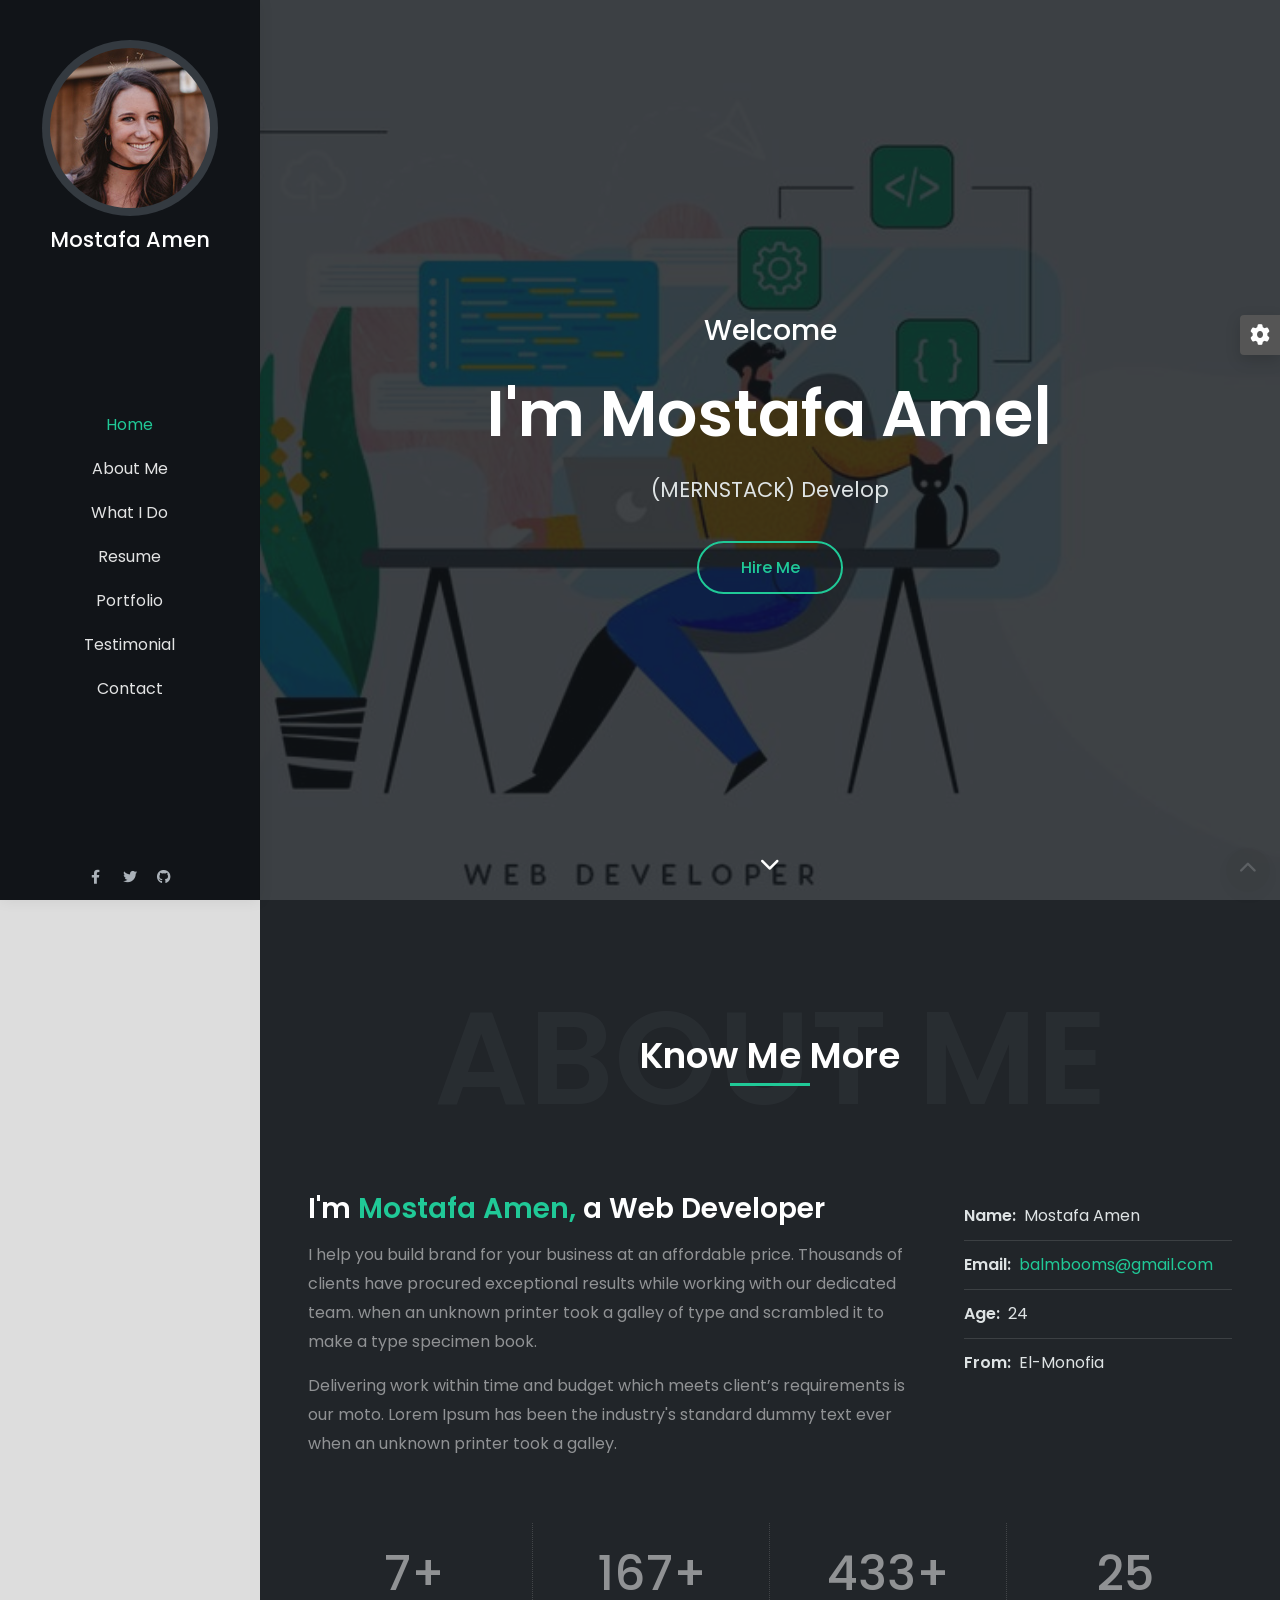
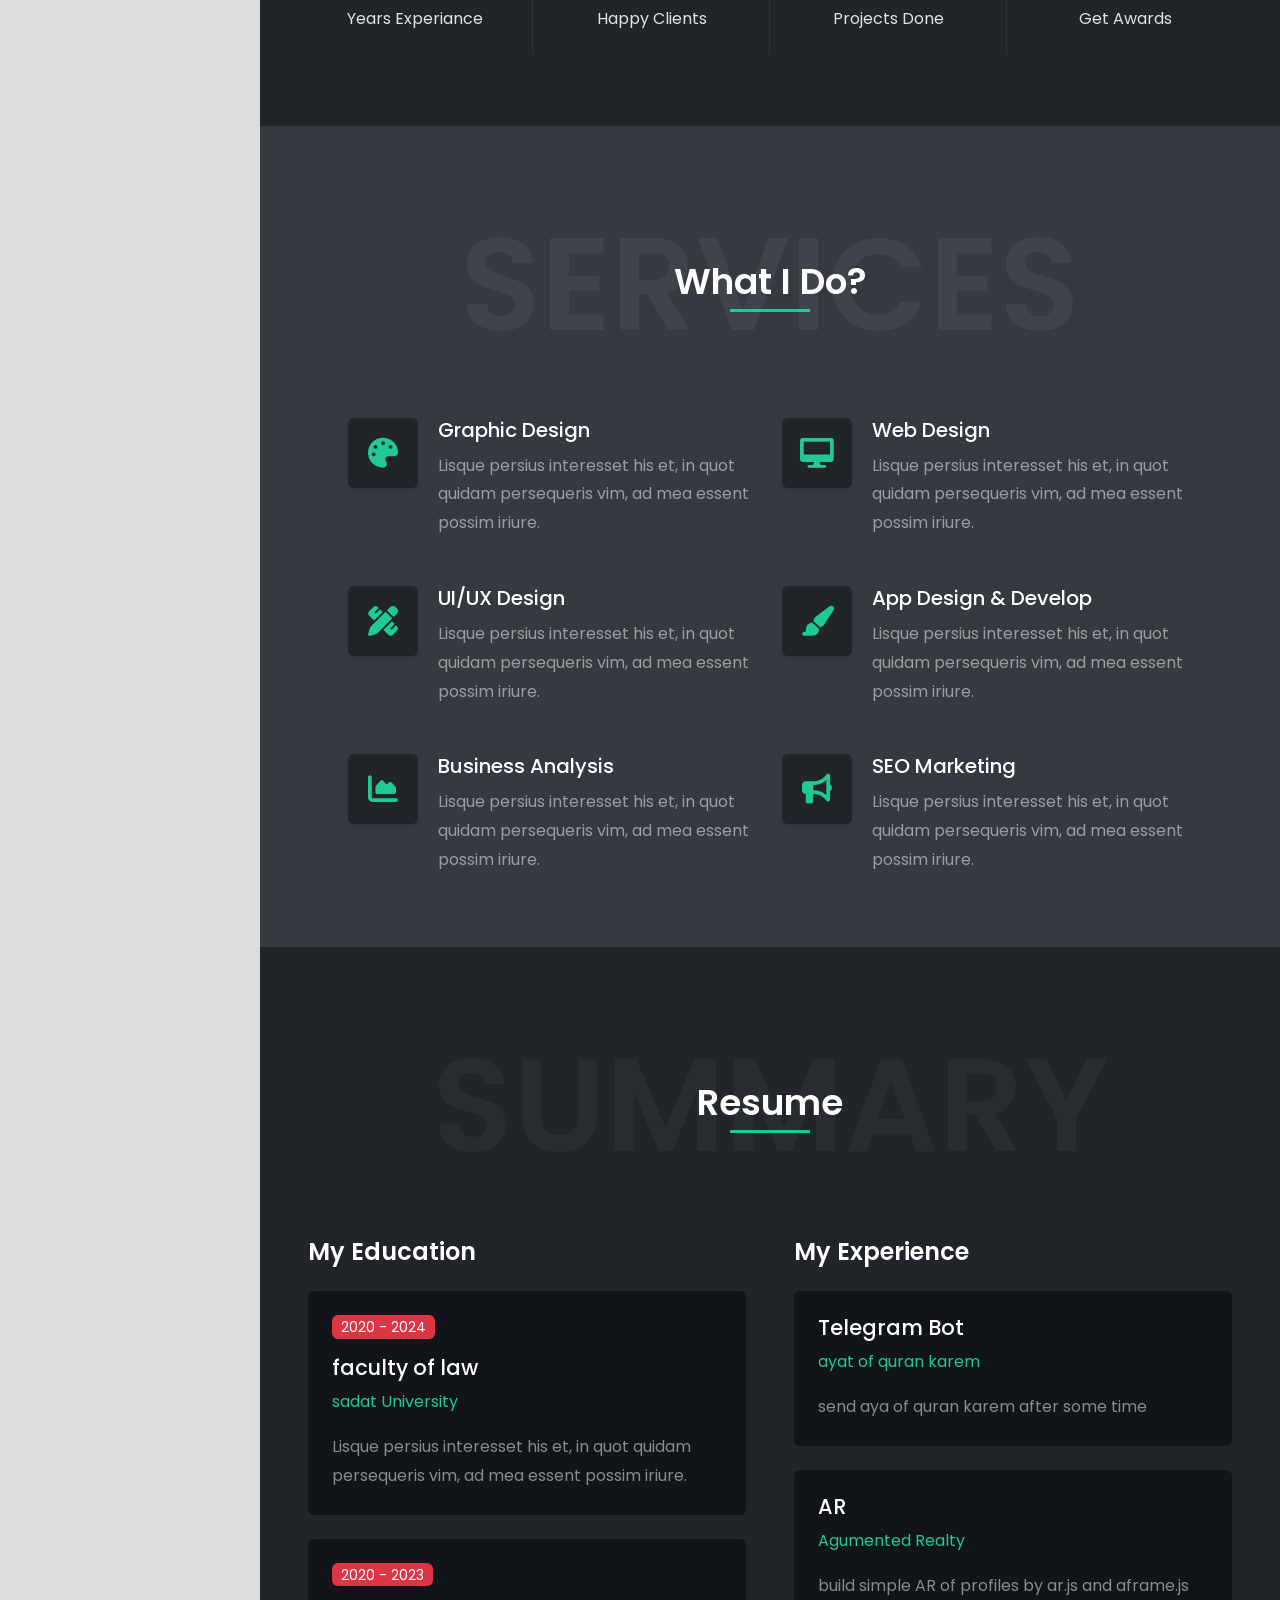
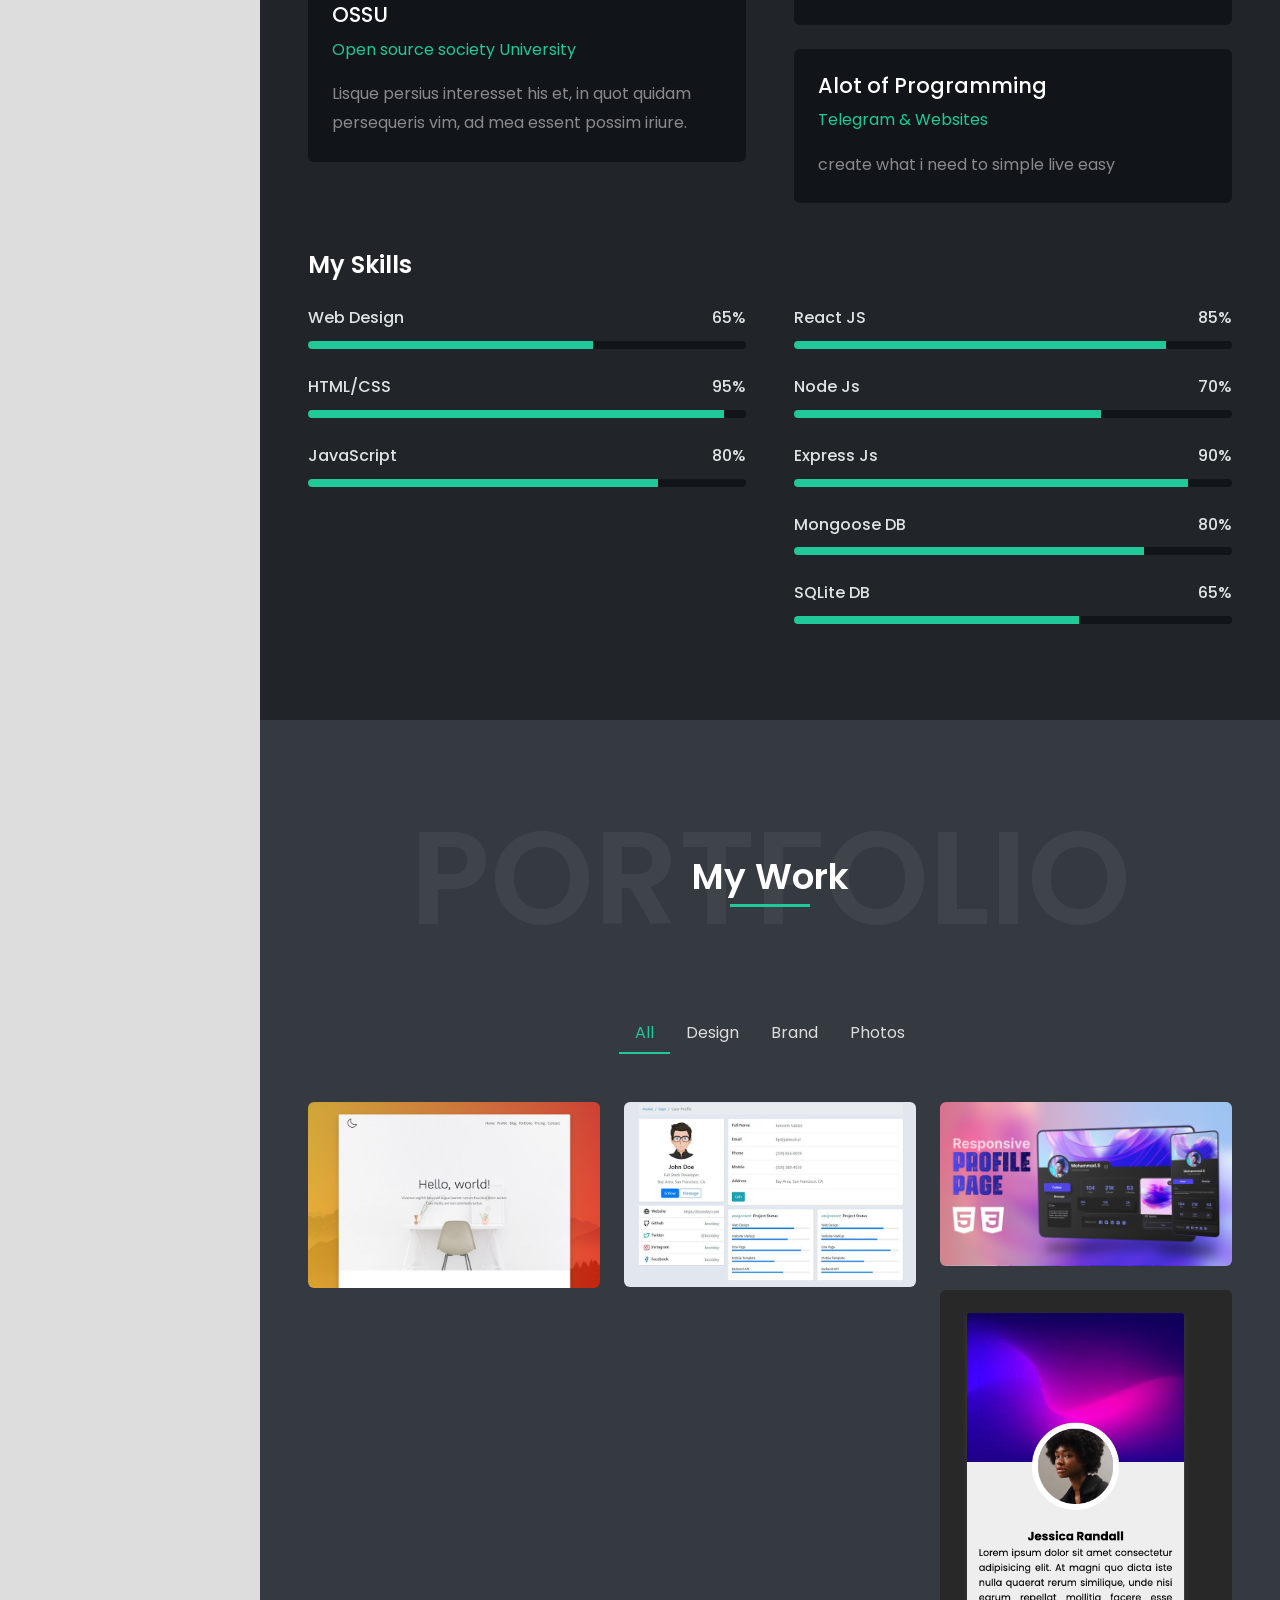
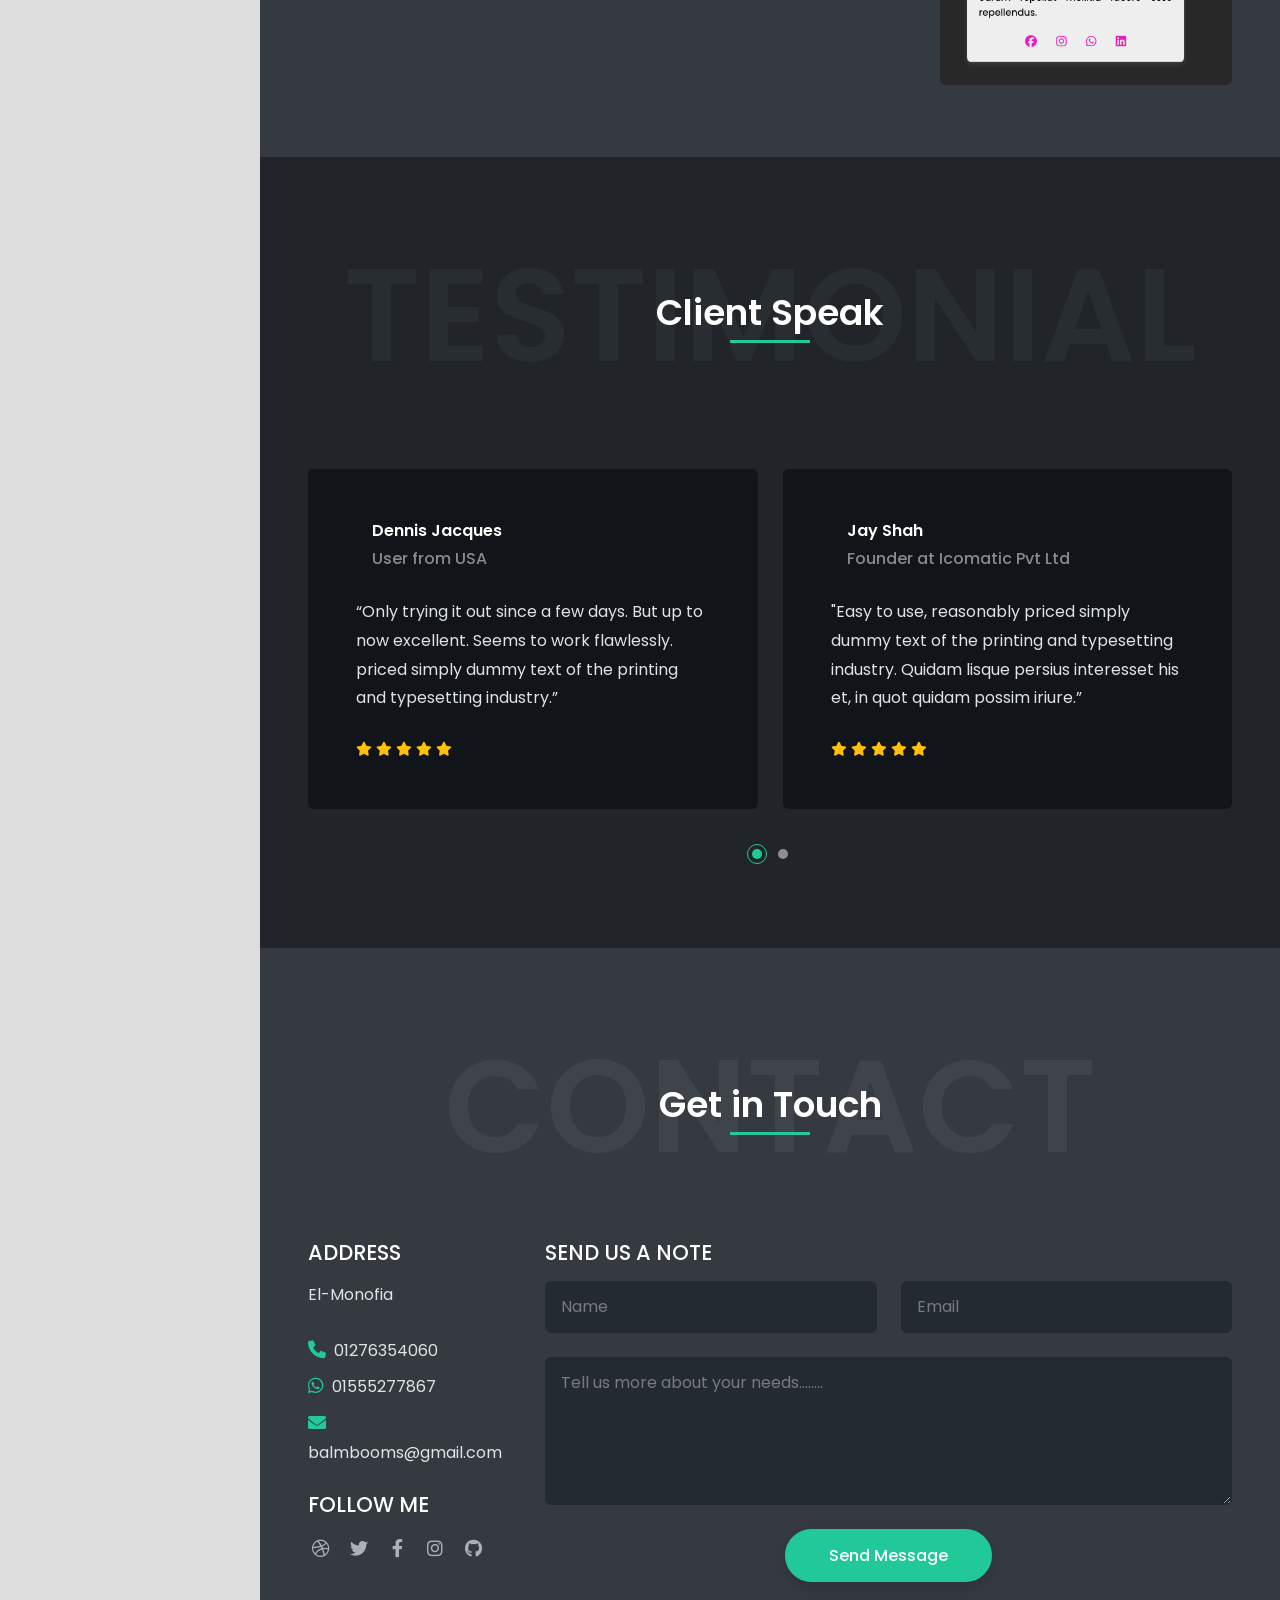
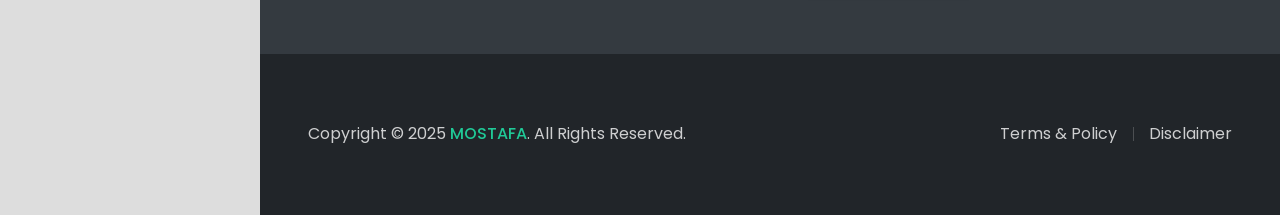
==== commit 9aa79cba: "update html to add images and fix" ====
--- a/index.html
+++ b/index.html
@@ -1,5 +1,5 @@
 
-<!-- https://harnishdesign.net/demo/html/simone/index-dark.html -->
+<!-- https://harnishdesign.net/demo/html/Mostafa Amen/index-dark.html -->
 
 <!DOCTYPE html>
 <html lang="en">
@@ -8,8 +8,8 @@
 <meta http-equiv="X-UA-Compatible" content="IE=edge">
 <meta name="viewport" content="width=device-width, initial-scale=1">
 <link href="images/favicon.png" rel="icon" />
-<title>Simone - Personal Portfolio Template</title>
-<meta name="description" content="Simone is responsive bootstrap 5 one page personal portfolio html template.">
+<title>Mostafa Amen - Personal Portfolio Template</title>
+<meta name="description" content="Mostafa Amen is responsive bootstrap 5 one page personal portfolio html template.">
 <meta name="author" content="harnishdesign.net">
 <link rel="stylesheet" href="https://cdnjs.cloudflare.com/ajax/libs/font-awesome/6.0.0-beta3/css/all.min.css">
 
@@ -58,7 +58,7 @@
         <!-- Logo --> 
         <a href="index.html" class="mb-lg-auto mt-lg-4">
 			<span class="bg-dark-2 rounded-pill p-2 mb-lg-1 d-none d-lg-inline-block">
-				<!-- <img class="img-fluid rounded-pill d-block" src="images/profile.jpeg" title="I'm Simone" alt=""> -->
+				<img class="img-fluid rounded-pill d-block" src="images/profile.jpeg" title="I'm Mostafa Amen" alt="">
 			</span>
 			<h1 class="text-5 text-white text-center mb-0 d-lg-block">Mostafa Amen</h1>
         </a> 
@@ -76,10 +76,10 @@
           </ul>
         </div>
         <ul class="social-icons social-icons-muted social-icons-sm mt-lg-auto ms-auto ms-lg-0 d-flex">
-          <li class="social-icons-facebook"><a data-bs-toggle="tooltip" title="Facebook" href="http://www.facebook.com/" target="_blank"><i class="fab fa-facebook-f"></i></a></li>
-          <li class="social-icons-twitter"><a data-bs-toggle="tooltip" title="Twitter" href="http://www.twitter.com/" target="_blank"><i class="fab fa-twitter"></i></a></li>
-          <li class="social-icons-dribbble"><a data-bs-toggle="tooltip" title="Dribbble" data-bs-placement="top" href="http://www.dribbble.com/" target="_blank"><i class="fab fa-dribbble"></i></a></li>
-          <li class="social-icons-github"><a data-bs-toggle="tooltip" title="GitHub" data-bs-placement="top" href="http://www.google.com/" target="_blank" ><i class="fab fa-github"></i></a></li>
+          <li class="social-icons-facebook"><a data-bs-toggle="tooltip" title="Facebook" href="http://www.facebook.com/mostafaaamen" target="_blank"><i class="fab fa-facebook-f"></i></a></li>
+          <li class="social-icons-twitter"><a data-bs-toggle="tooltip" title="Twitter" href="http://www.twitter.com/mostafaaamendev" target="_blank"><i class="fab fa-twitter"></i></a></li>
+          <!-- <li class="social-icons-dribbble"><a data-bs-toggle="tooltip" title="Dribbble" data-bs-placement="top" href="http://www.dribbble.com/" target="_blank"><i class="fab fa-dribbble"></i></a></li> -->
+          <li class="social-icons-github"><a data-bs-toggle="tooltip" title="GitHub" data-bs-placement="top" href="http://www.github.com/mostafaaamen" target="_blank" ><i class="fab fa-github"></i></a></li>
         </ul>
         <button class="navbar-toggler" type="button" data-bs-toggle="collapse" data-bs-target="#header-nav"><span></span><span></span><span></span></button>
       </div>
@@ -97,7 +97,7 @@
     <section id="home">
       <div class="hero-wrap">
         <div class="hero-mask opacity-8 bg-dark"></div>
-        <div class="hero-bg parallax" style="background-image:url('images/intro-bg.jpg');"></div>
+        <div class="hero-bg parallax" style="background-image:url('images/background.jpeg');"></div>
         <div class="hero-content section d-flex min-vh-100">
           <div class="container my-auto">
             <div class="row">
@@ -105,13 +105,12 @@
                 <div class="typed-strings">
                   <p>I'm Mostafa Amen</p>
                   <p>I'm a Freelancer.</p>
-                  <p>I'm a Photographer.</p>
-                  <p>I'm a Designer.</p>
+                  <p>I'm a Web Developer.</p>
                 </div>
                 <p class="text-7 fw-500 text-white mb-2 mb-md-3">Welcome</p>
                 <h2 class="text-16 fw-600 text-white mb-2 mb-md-3"><span class="typed"></span></h2>
-                <p class="text-5 text-light mb-4">based in Los Angeles, California.</p>
-				<a href="#contact" class="btn btn-outline-primary rounded-pill shadow-none smooth-scroll mt-2">Hire Me</a>
+                <p class="text-5 text-light mb-4">(MERNSTACK)  Develop</p>
+				      <a href="#contact" class="btn btn-outline-primary rounded-pill shadow-none smooth-scroll mt-2">Hire Me</a>
               </div>
             </div>
           </div>
@@ -145,7 +144,8 @@
                 <li><span class="fw-600 me-2">Age:</span>24</li>
                 <li class="border-0"><span class="fw-600 me-2">From:</span>El-Monofia</li>
               </ul>
-              <a href="#" class="btn btn-primary rounded-pill">Download CV</a> </div>
+              <!-- <a href="#" class="btn btn-primary rounded-pill">Download CV</a>  -->
+            </div>
           </div>
         </div>
         <div class="brands-grid separator-border separator-border-light mt-5">
@@ -259,45 +259,45 @@
           <div class="col-md-6">
             <h2 class="text-6 text-white fw-600 mb-4">My Education</h2>
             <div class="bg-dark rounded p-4 mb-4">
-              <p class="badge bg-danger text-2 fw-400">2000 - 2004</p>
-              <h3 class="text-5 text-white">Computer Science</h3>
-              <p class="text-primary">International University</p>
+              <p class="badge bg-danger text-2 fw-400">2020 - 2024</p>
+              <h3 class="text-5 text-white">faculty of law</h3>
+              <p class="text-primary">sadat University</p>
               <p class="text-white-50 mb-0">Lisque persius interesset his et, in quot quidam persequeris vim, ad mea essent possim iriure.</p>
             </div>
             <div class="bg-dark rounded p-4 mb-4">
-              <p class="badge bg-danger text-2 fw-400">2005 - 2008</p>
-              <h3 class="text-5 text-white">Bachelor Degree</h3>
-              <p class="text-primary">University of California</p>
+              <p class="badge bg-danger text-2 fw-400">2020 - 2023</p>
+              <h3 class="text-5 text-white">OSSU</h3>
+              <p class="text-primary">Open source society University</p>
               <p class="text-white-50 mb-0">Lisque persius interesset his et, in quot quidam persequeris vim, ad mea essent possim iriure.</p>
             </div>
-            <div class="bg-dark rounded p-4 mb-4">
+            <!-- <div class="bg-dark rounded p-4 mb-4">
               <p class="badge bg-danger text-2 fw-400">2009 - 2012</p>
               <h3 class="text-5 text-white">Master Degree</h3>
               <p class="text-primary">Harvard University</p>
               <p class="text-white-50 mb-0">Lisque persius interesset his et, in quot quidam persequeris vim, ad mea essent possim iriure.</p>
-            </div>
+            </div> -->
           </div>
           
           <!-- My Experience -->
           <div class="col-md-6">
             <h2 class="text-6 text-white fw-600 mb-4">My Experience</h2>
             <div class="bg-dark rounded p-4 mb-4">
-              <p class="badge bg-danger text-2 fw-400">2012 - 2013</p>
-              <h3 class="text-5 text-white">Jr. UI UX Designer</h3>
-              <p class="text-primary">Themeforest</p>
-              <p class="text-white-50 mb-0">Lisque persius interesset his et, in quot quidam persequeris vim, ad mea essent possim iriure.</p>
+              <p class="badge bg-danger text-2 fw-400"></p>
+              <h3 class="text-5 text-white">Telegram Bot</h3>
+              <p class="text-primary">ayat of quran karem</p>
+              <p class="text-white-50 mb-0">send aya of quran karem after some time</p>
             </div>
             <div class="bg-dark rounded p-4 mb-4">
-              <p class="badge bg-danger text-2 fw-400">2014 - 2016</p>
-              <h3 class="text-5 text-white">Jr. Product Designer</h3>
-              <p class="text-primary">Dribbble</p>
-              <p class="text-white-50 mb-0">Lisque persius interesset his et, in quot quidam persequeris vim, ad mea essent possim iriure.</p>
+              <p class="badge bg-danger text-2 fw-400"></p>
+              <h3 class="text-5 text-white">AR</h3>
+              <p class="text-primary">Agumented Realty</p>
+              <p class="text-white-50 mb-0">build simple AR of profiles by ar.js and aframe.js</p>
             </div>
             <div class="bg-dark rounded p-4 mb-4">
-              <p class="badge bg-danger text-2 fw-400">2017 - 2019</p>
-              <h3 class="text-5 text-white">Product Designer</h3>
-              <p class="text-primary">Adobe</p>
-              <p class="text-white-50 mb-0">Lisque persius interesset his et, in quot quidam persequeris vim, ad mea essent possim iriure.</p>
+              <p class="badge bg-danger text-2 fw-400"></p>
+              <h3 class="text-5 text-white">Alot of Programming </h3>
+              <p class="text-primary">Telegram & Websites</p>
+              <p class="text-white-50 mb-0">create what i need to simple live easy</p>
             </div>
           </div>
         </div>
@@ -319,21 +319,28 @@
             </div>
           </div>
           <div class="col-md-6">
-            <p class="text-light fw-500 text-start mb-2">React JS <span class="float-end">70%</span></p>
+            <p class="text-light fw-500 text-start mb-2">React JS <span class="float-end">85%</span></p>
+            <div class="progress progress-sm bg-dark mb-4">
+              <div class="progress-bar" role="progressbar" style="width: 85%" aria-valuenow="85" aria-valuemin="0" aria-valuemax="100"></div>
+            </div>
+            <p class="text-light fw-500 text-start mb-2">Node Js<span class="float-end">70%</span></p>
             <div class="progress progress-sm bg-dark mb-4">
               <div class="progress-bar" role="progressbar" style="width: 70%" aria-valuenow="70" aria-valuemin="0" aria-valuemax="100"></div>
             </div>
-            <p class="text-light fw-500 text-start mb-2">Angular Js <span class="float-end">60%</span></p>
+            <p class="text-light fw-500 text-start mb-2"> Express Js<span class="float-end">90%</span></p>
             <div class="progress progress-sm bg-dark mb-4">
-              <div class="progress-bar" role="progressbar" style="width: 60%" aria-valuenow="60" aria-valuemin="0" aria-valuemax="100"></div>
-            </div>
-            <p class="text-light fw-500 text-start mb-2">Bootstrap <span class="float-end">99%</span></p>
+              <div class="progress-bar" role="progressbar" style="width: 90%" aria-valuenow="90" aria-valuemin="0" aria-valuemax="100"></div>
+            </div>
+            <p class="text-light fw-500 text-start mb-2">Mongoose DB<span class="float-end">80%</span></p>
             <div class="progress progress-sm bg-dark mb-4">
-              <div class="progress-bar" role="progressbar" style="width: 99%" aria-valuenow="99" aria-valuemin="0" aria-valuemax="100"></div>
-            </div>
-          </div>
-        </div>
-        <div class="text-center mt-5"><a href="#" class="btn btn-outline-secondary rounded-pill shadow-none">Download CV <span class="ms-1"><i class="fas fa-download"></i></span></a></div>
+              <div class="progress-bar" role="progressbar" style="width: 80%" aria-valuenow="80" aria-valuemin="0" aria-valuemax="100"></div>
+            </div> <p class="text-light fw-500 text-start mb-2"> SQLite DB<span class="float-end">65%</span></p>
+            <div class="progress progress-sm bg-dark mb-4">
+              <div class="progress-bar" role="progressbar" style="width: 65%" aria-valuenow="65" aria-valuemin="0" aria-valuemax="100"></div>
+            </div>
+          </div>
+        </div>
+        <!-- <div class="text-center mt-5"><a href="#" class="btn btn-outline-secondary rounded-pill shadow-none">Download CV <span class="ms-1"><i class="fas fa-download"></i></span></a></div> -->
       </div>
     </section>
     <!-- Resume end --> 
@@ -361,18 +368,19 @@
           <div class="row portfolio-filter g-4">
             <div class="col-sm-6 col-lg-4 brand">
               <div class="portfolio-box rounded">
-                <div class="portfolio-img rounded"> <img class="img-fluid d-block" src="images/projects/project-1.jpg" alt="">
-                  <div class="portfolio-overlay"> <a class="popup-ajax stretched-link" href="ajax/portfolio-ajax-project-dark-1.html"></a>
+                <div class="portfolio-img rounded"> <img class="img-fluid d-block" src="images/projects/p1.jpg" alt="">
+                  <div class="portfolio-overlay"> 
+                    <!-- <a class="popup-ajax stretched-link" href="ajax/portfolio-ajax-project-dark-1.html"></a> -->
                     <div class="portfolio-overlay-details">
-                      <h5 class="text-white fw-400">Project Title</h5>
-                      <span class="text-light">Category</span> </div>
+                      <h5 class="text-white fw-400">simple profile </h5>
+                      <span class="text-light">choose what do you need</span> </div>
                   </div>
                 </div>
               </div>
             </div>
             <div class="col-sm-6 col-lg-4 design">
               <div class="portfolio-box rounded">
-                <div class="portfolio-img rounded"> <img class="img-fluid d-block" src="images/projects/project-2.jpg" alt="">
+                <div class="portfolio-img rounded"> <img class="img-fluid d-block" src="images/projects/p2.webp" alt="">
                   <div class="portfolio-overlay"> <a class="popup-ajax stretched-link" href="ajax/portfolio-ajax-project-dark-2.html"></a>
                     <div class="portfolio-overlay-details">
                       <h5 class="text-white fw-400">Project Title</h5>
@@ -383,7 +391,7 @@
             </div>
             <div class="col-sm-6 col-lg-4 artwork photos">
               <div class="portfolio-box rounded">
-                <div class="portfolio-img rounded"> <img class="img-fluid d-block" src="images/projects/project-3.jpg" alt="">
+                <div class="portfolio-img rounded"> <img class="img-fluid d-block" src="images/projects/p3.png" alt="">
                   <div class="portfolio-overlay"> <a class="popup-ajax stretched-link" href="ajax/portfolio-ajax-project-dark-3.html"></a>
                     <div class="portfolio-overlay-details">
                       <h5 class="text-white fw-400">Project Title</h5>
@@ -394,7 +402,7 @@
             </div>
             <div class="col-sm-6 col-lg-4 artwork brand photos">
               <div class="portfolio-box rounded">
-                <div class="portfolio-img rounded"> <img class="img-fluid d-block" src="images/projects/project-4.jpg" alt="">
+                <div class="portfolio-img rounded"> <img class="img-fluid d-block" src="images/projects/p4.png" alt="">
                   <div class="portfolio-overlay"> <a class="popup-ajax stretched-link" href="ajax/portfolio-ajax-project-dark-4.html"></a>
                     <div class="portfolio-overlay-details">
                       <h5 class="text-white fw-400">Project Title</h5>
@@ -506,7 +514,7 @@
             <h2 class="mb-3 text-5 text-white text-uppercase">Address</h2>
             <p class="text-3 text-light mb-4">El-Monofia</p>
             <p class="text-3 text-light mb-1"><span class="text-primary text-4 me-2"><i class="fas fa-phone"></i></span>01276354060</p>
-            <p class="text-3 text-light mb-1"><span class="text-primary text-4 me-2"><i class="fas fa-fax"></i></span>01555277867</p>
+            <p class="text-3 text-light mb-1"><span class="text-primary text-4 me-2"><i class="fa-brands fa-whatsapp"></i></span>01555277867</p>
             <p class="text-3 text-light mb-4"><span class="text-primary text-4 me-2"><i class="fas fa-envelope"></i></span>balmbooms@gmail.com</p>
             <h2 class="mb-3 text-5 text-white text-uppercase">Follow Me</h2>
             <ul class="social-icons social-icons-muted justify-content-center justify-content-md-start">
@@ -519,7 +527,7 @@
           </div>
           <div class="col-md-8 col-xl-9 order-0 order-md-1">
             <h2 class="mb-3 text-5 text-white text-uppercase text-center text-md-start">Send us a note</h2>
-			<form id="contact-form" class="form-dark" action="php/mail.php" method="post">
+			<form id="contact-form" class="form-dark"method="post">
 			  <div class="row g-4">
                 <div class="col-xl-6">
                     <input name="name" type="text" class="form-control" required placeholder="Name">
@@ -583,9 +591,9 @@
         <p>Simply dummy text of the printing and typesetting industry. Lorem Ipsum has been the industry's standard dummy text ever since the 1500s, when an unknown printer took a galley of type and scrambled it to make a type specimen book. It has survived not only five centuries, but also the leap into electronic typesetting, remaining essentially unchanged.</p>
         <h3 class="text-white mb-3 mt-4 mt-4">Terms of Use</h3>
         <p>It has survived not only five centuries, but also the leap into electronic typesetting, remaining essentially unchanged. Simply dummy text of the printing and typesetting industry.</p>
-        <h5 class="text-white text-4 mt-4">Part I – Information Simone collects and controls</h5>
+        <h5 class="text-white text-4 mt-4">Part I – Information Mostafa Amen collects and controls</h5>
         <p>Lorem Ipsum has been the industry's standard dummy text ever since the 1500s, when an unknown printer took a galley of type and scrambled it to make a type specimen book.</p>
-        <h5 class="text-white text-4 mt-4">Part II – Information that Simone processes on your behalf</h5>
+        <h5 class="text-white text-4 mt-4">Part II – Information that Mostafa Amen processes on your behalf</h5>
         <p>Lorem Ipsum has been the industry's standard dummy text ever since the 1500s, when an unknown printer took a galley of type and scrambled it to make a type specimen book.</p>
         <h5 class="text-white text-4 mt-4">Part III – General</h5>
         <p>It has survived not only five centuries, but also the leap into electronic typesetting, remaining essentially unchanged. Lorem Ipsum has been the industry's standard dummy text ever since the 1500s, when an unknown printer took a galley of type and scrambled it to make a type specimen book.</p>
--- a/css/stylesheet.css
+++ b/css/stylesheet.css
@@ -1,8 +1,8 @@
 /*===========================================================
 
-   Template Name: Simone - Personal Portfolio Template
+   Template Name: Mostafa Amen - Personal Portfolio Template
    Author: Harnish Design
-   Template URL: http://demo.harnishdesign.net/html/simone
+   Template URL: http://demo.harnishdesign.net/html/Mostafa Amen
    Author URL: https://themeforest.net/user/harnishdesign
    File Description : Main css file of the template
 	
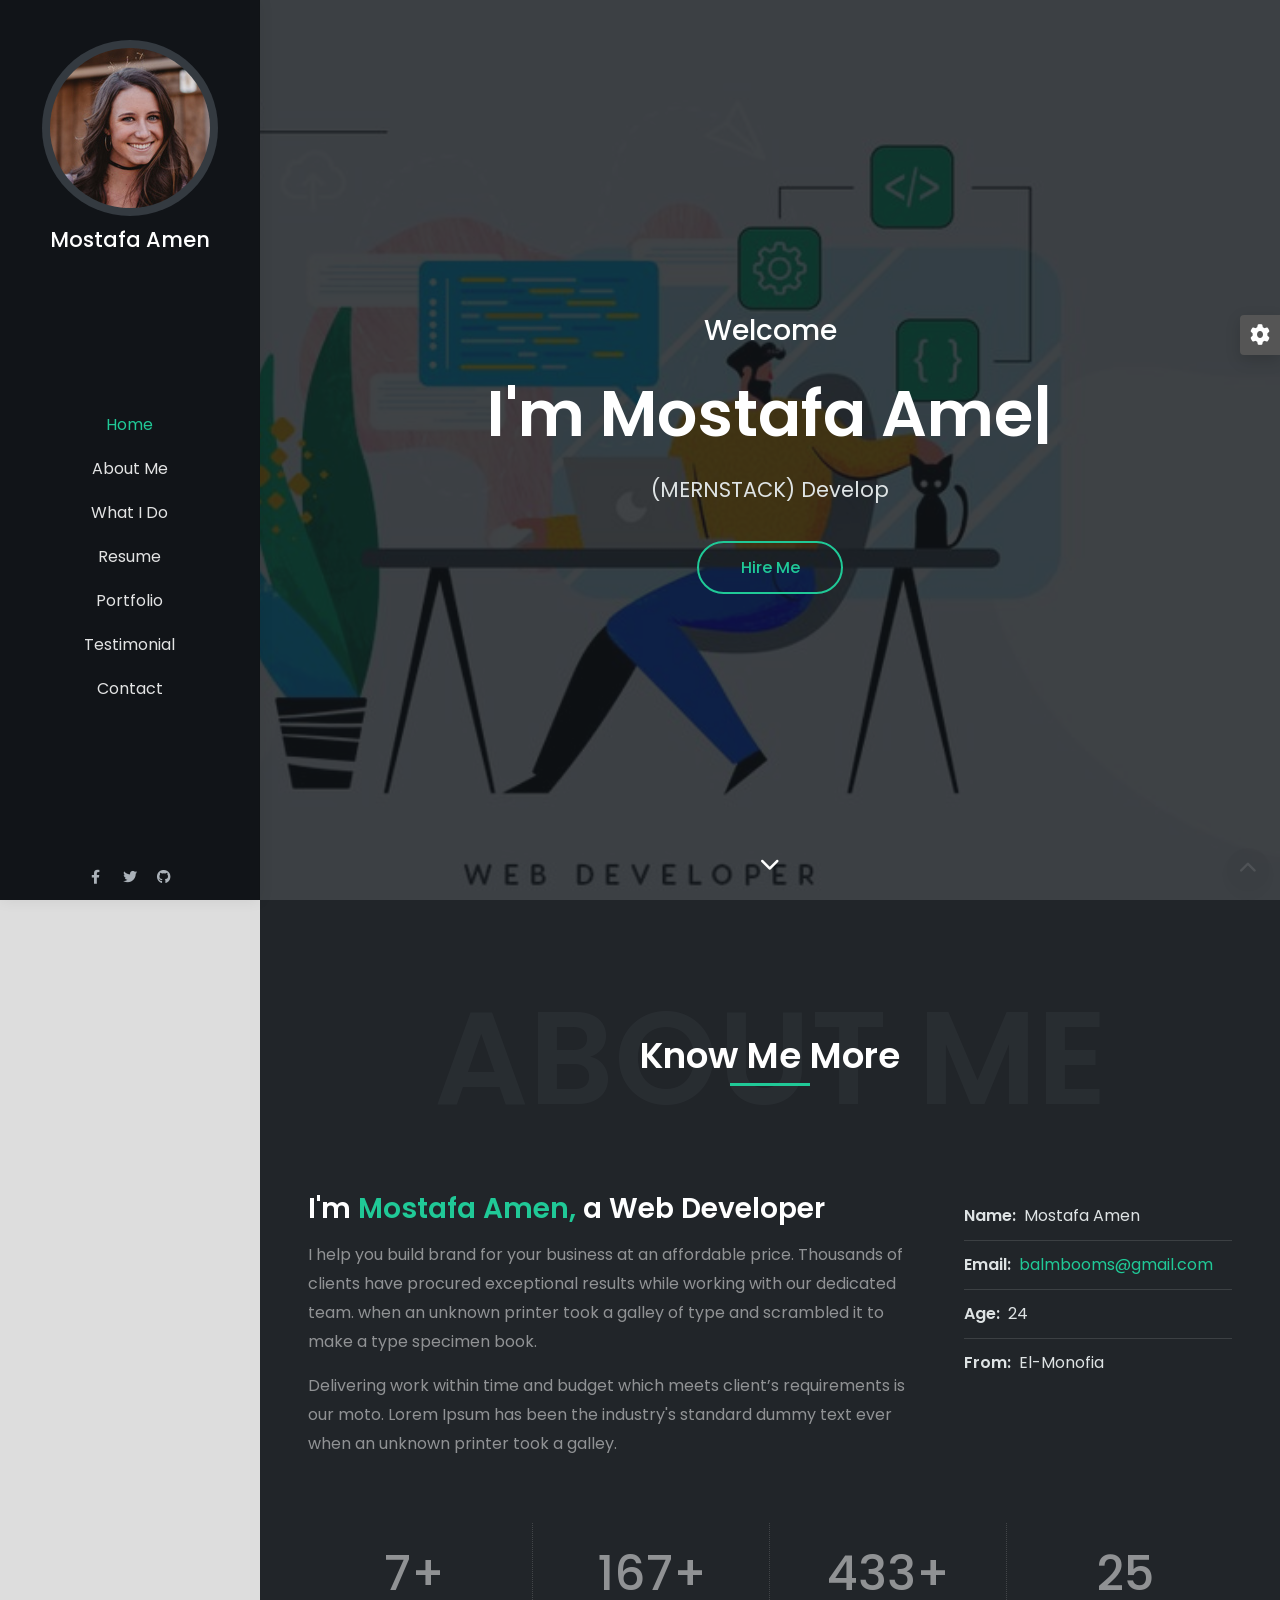
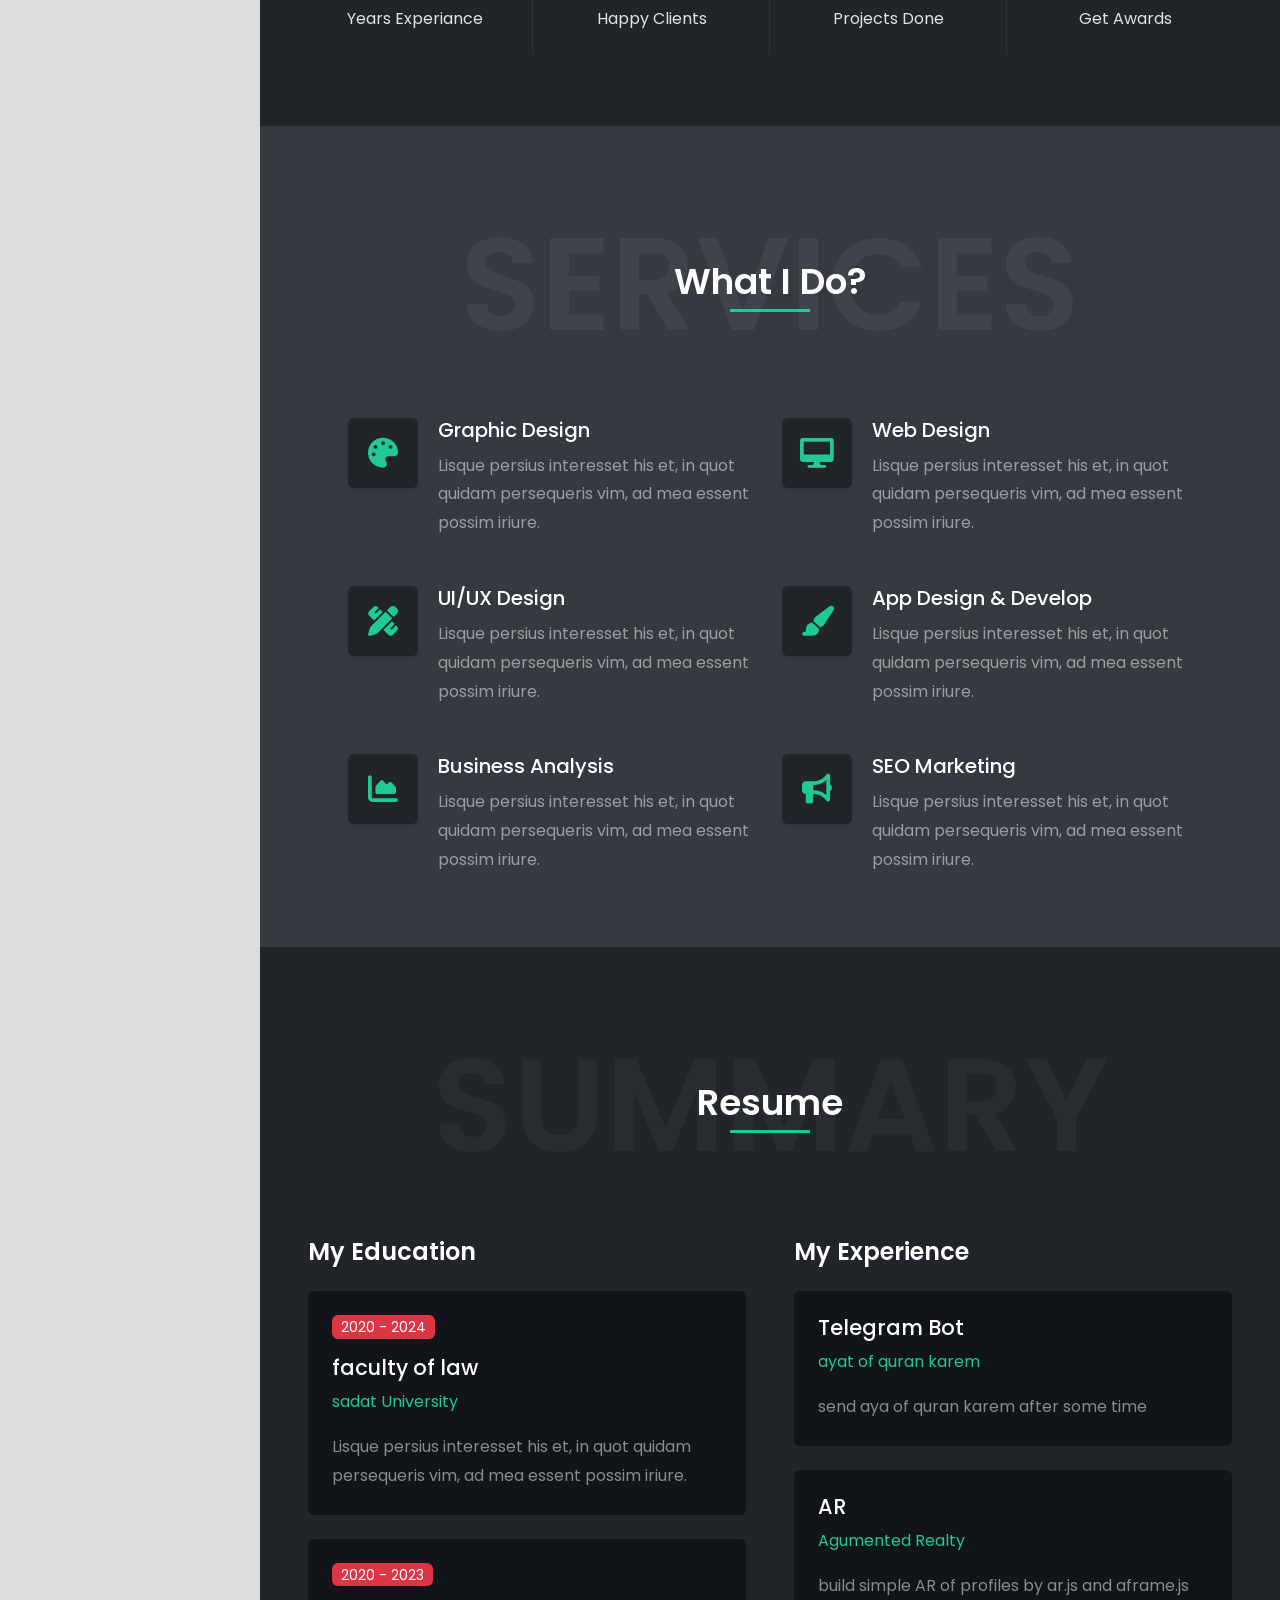
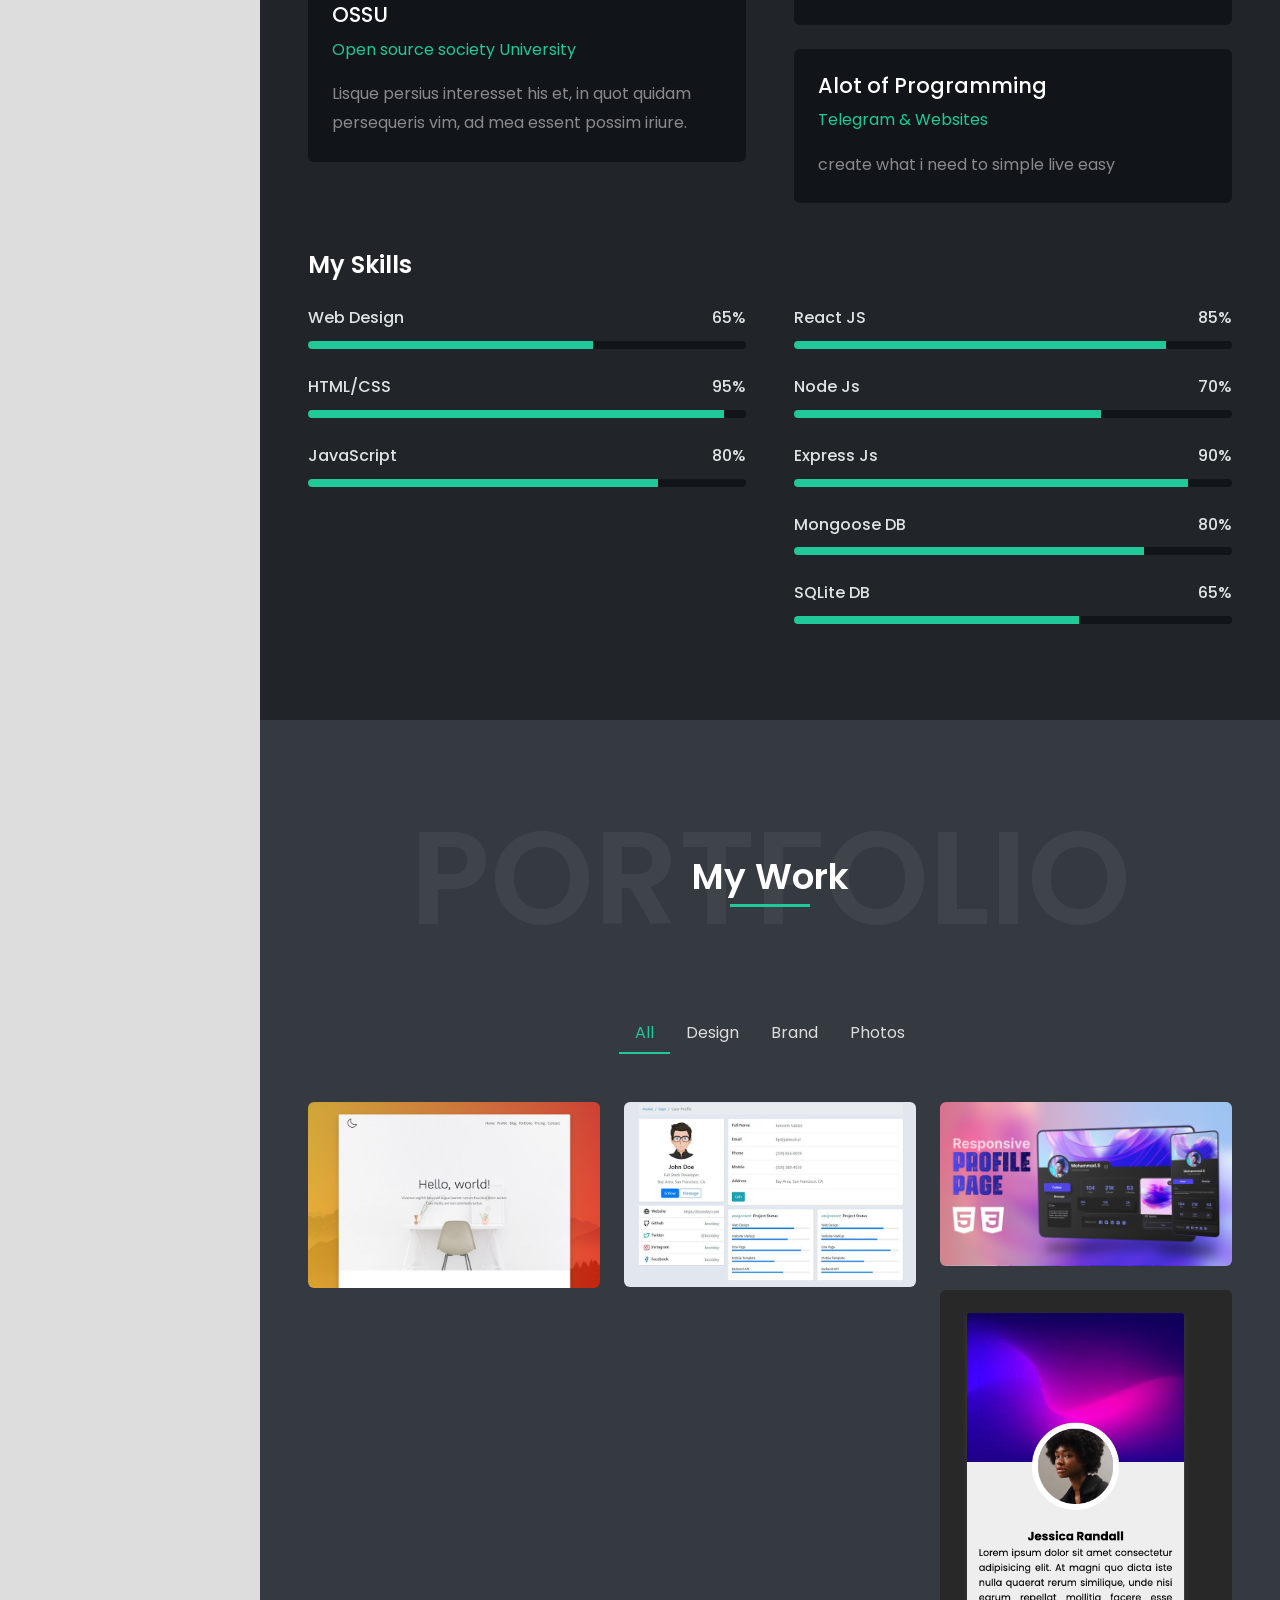
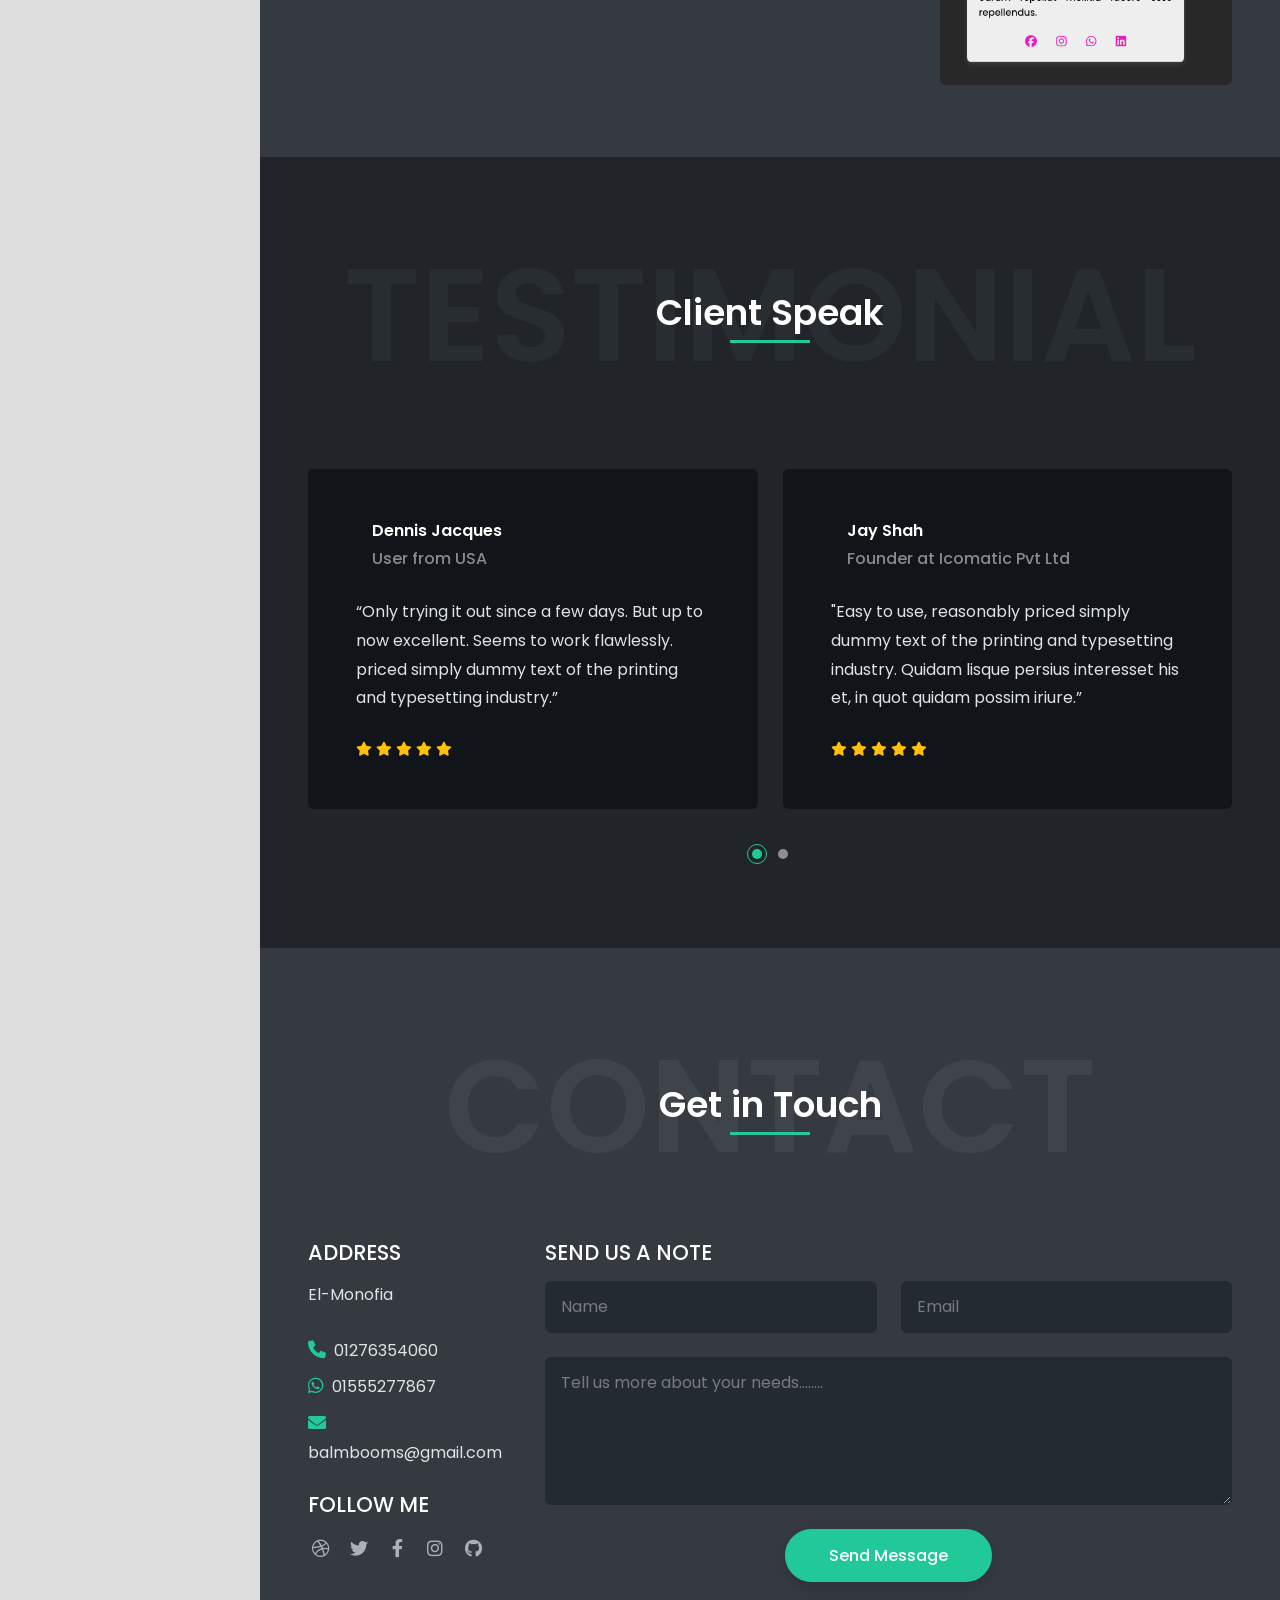
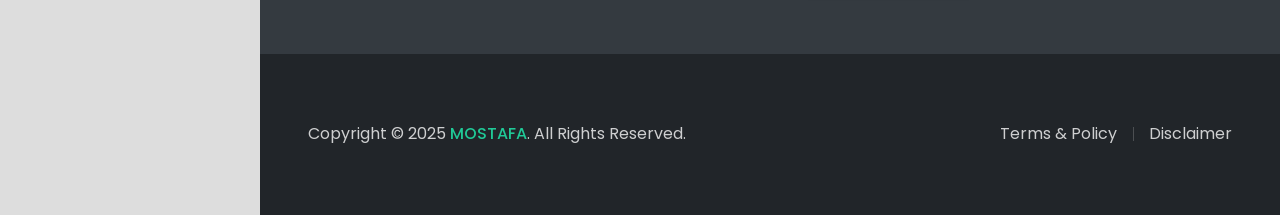
==== commit 4c7b323a: "Update index.html add meta tag add meta tags for SEO" ====
--- a/index.html
+++ b/index.html
@@ -1,5 +1,4 @@
 
-<!-- https://harnishdesign.net/demo/html/Mostafa Amen/index-dark.html -->
 
 <!DOCTYPE html>
 <html lang="en">
@@ -10,7 +9,17 @@
 <link href="images/favicon.png" rel="icon" />
 <title>Mostafa Amen - Personal Portfolio Template</title>
 <meta name="description" content="Mostafa Amen is responsive bootstrap 5 one page personal portfolio html template.">
-<meta name="author" content="harnishdesign.net">
+<meta name="author" content="mostafa amen @azmos">
+<meta property="og:title" content="Creaet What Do You Need">
+<meta property="og:description" content="Description: Build Your Web sites">
+<meta property="og:image" content="">
+<meta property="og:url" content="https://mostafaaamen.github.io">
+<meta property="og:type" content="website">
+<meta name="twitter:card" content="hi twiiter this is my websites: https://mostafaaamen.github.io">
+<meta name="twitter:title" content="Mostafa Amen : Build what do need">
+<meta name="twitter:description" content="Description Every thing is true">
+<meta name="twitter:image" content="">
+
 <link rel="stylesheet" href="https://cdnjs.cloudflare.com/ajax/libs/font-awesome/6.0.0-beta3/css/all.min.css">
 
 <!-- Web Fonts -->
@@ -699,4 +708,4 @@
 <!-- Custom Script --> 
 <script src="js/theme.js"></script>
 </body>
-</html>+</html>
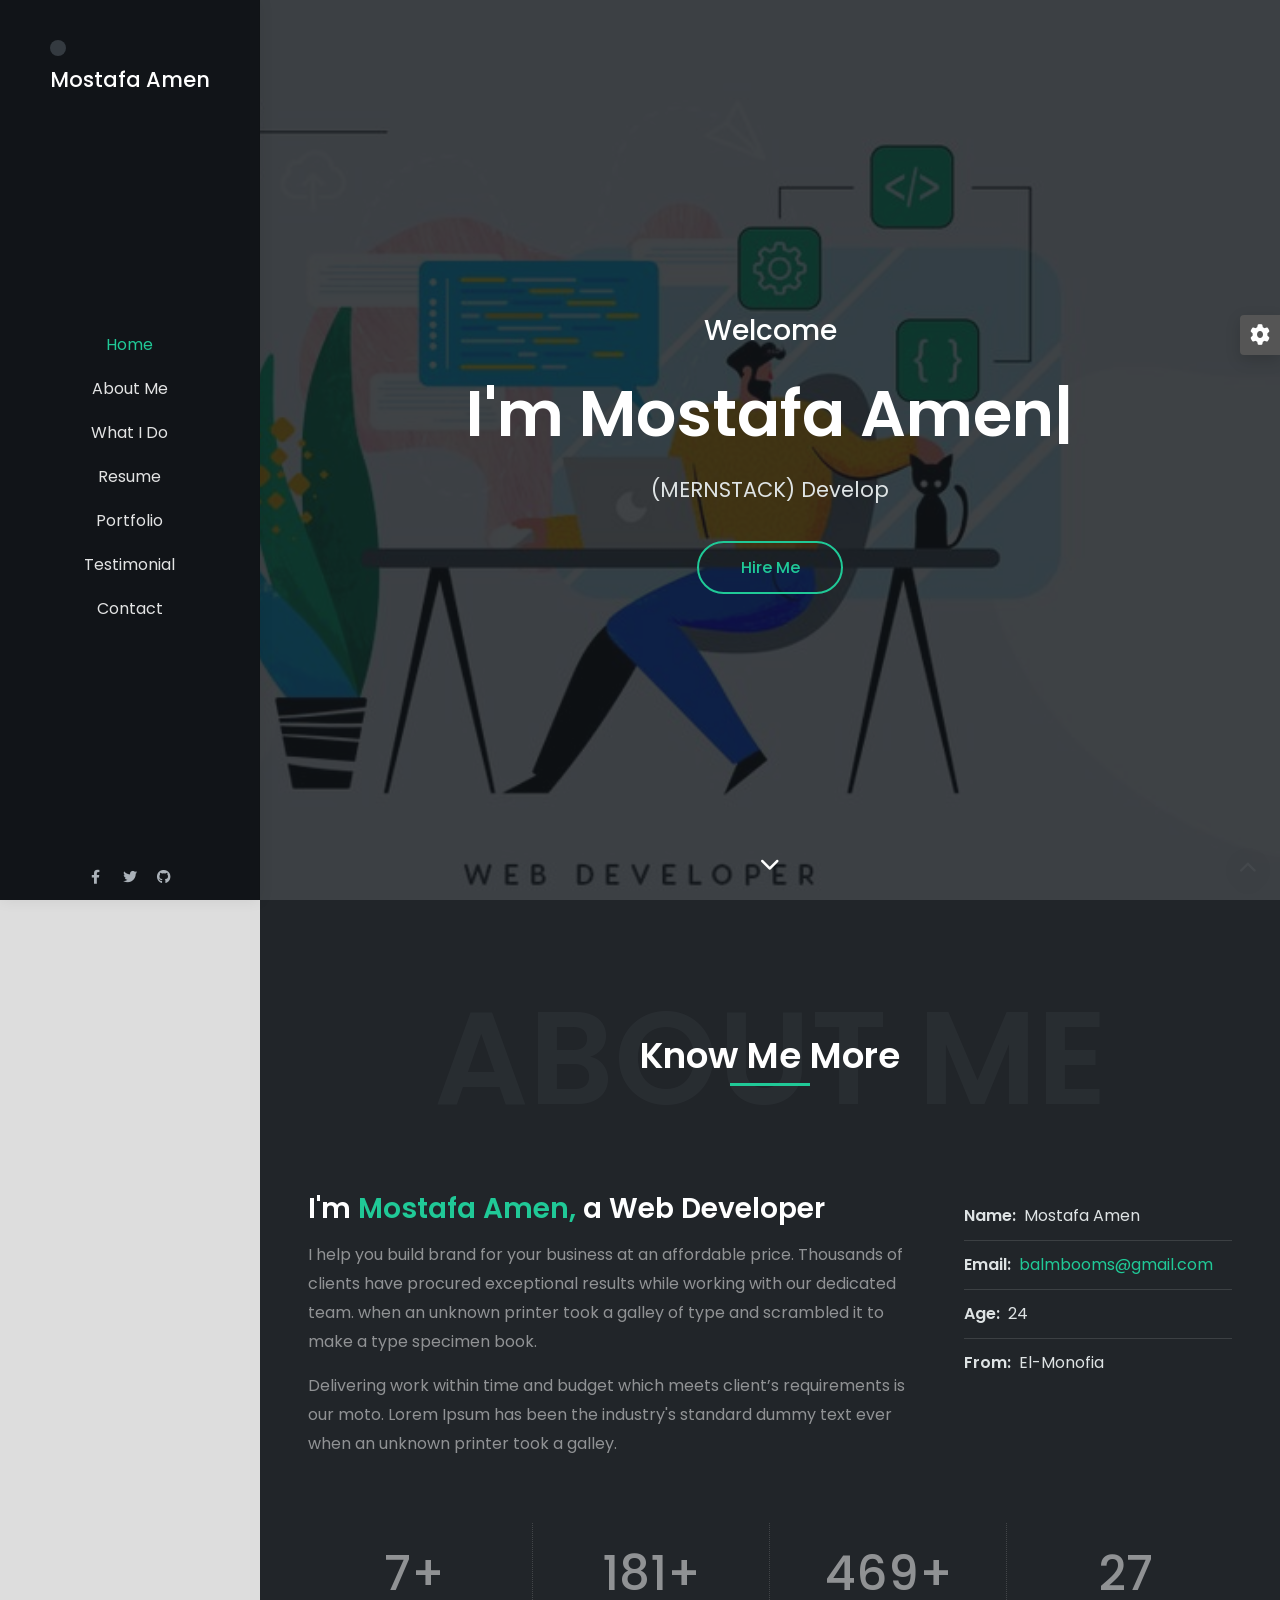
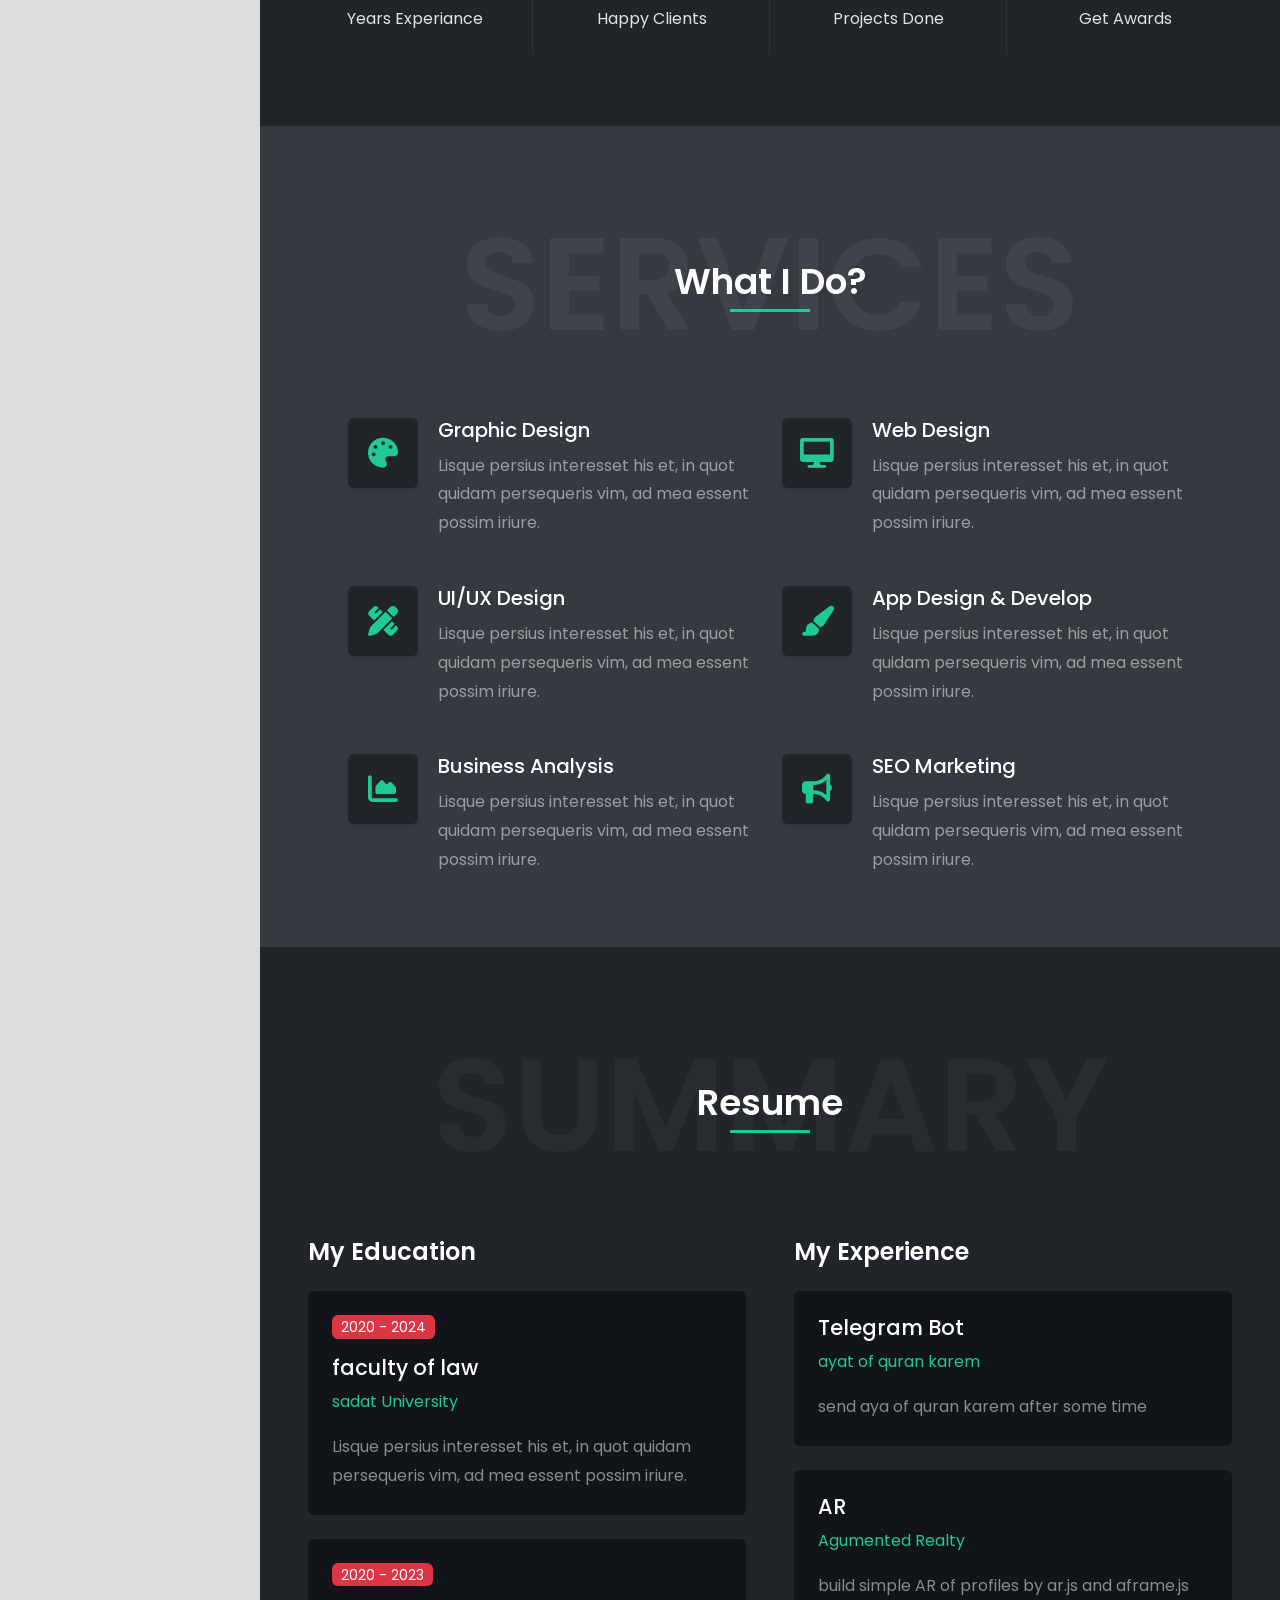
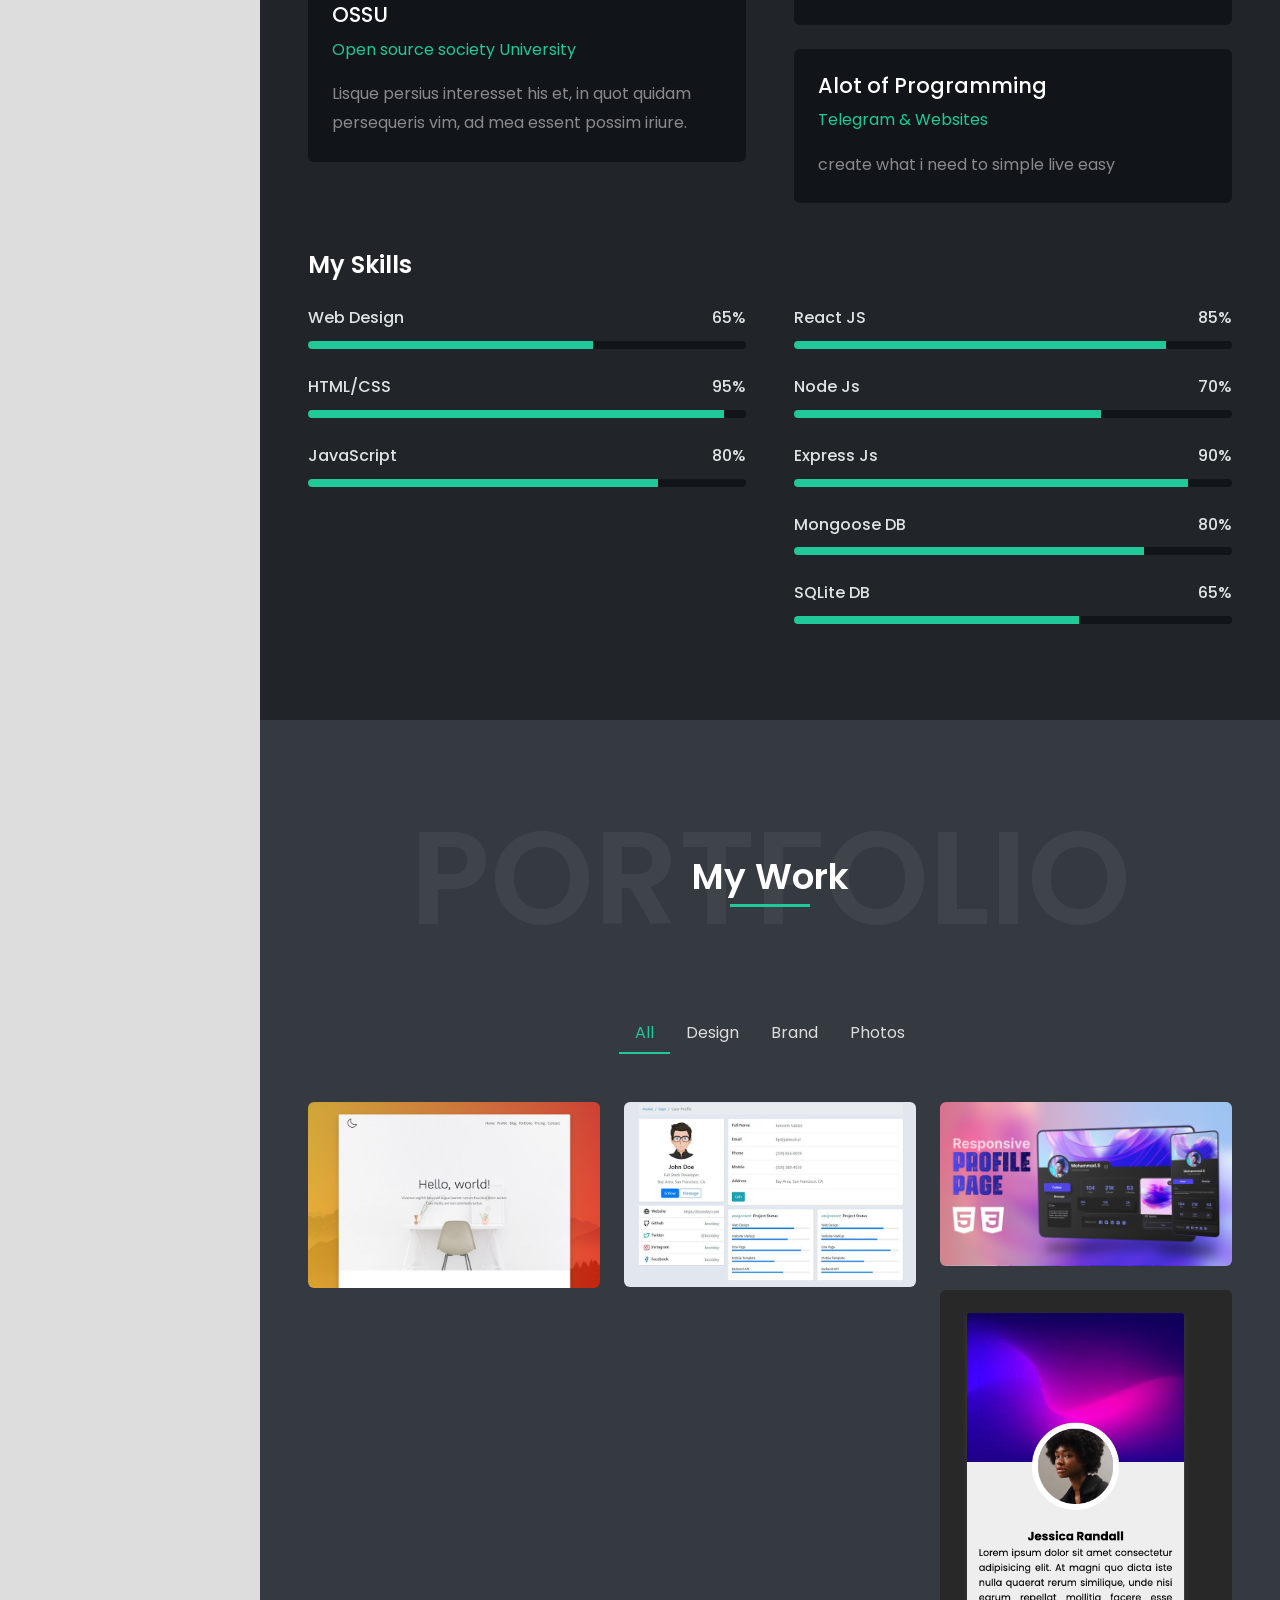
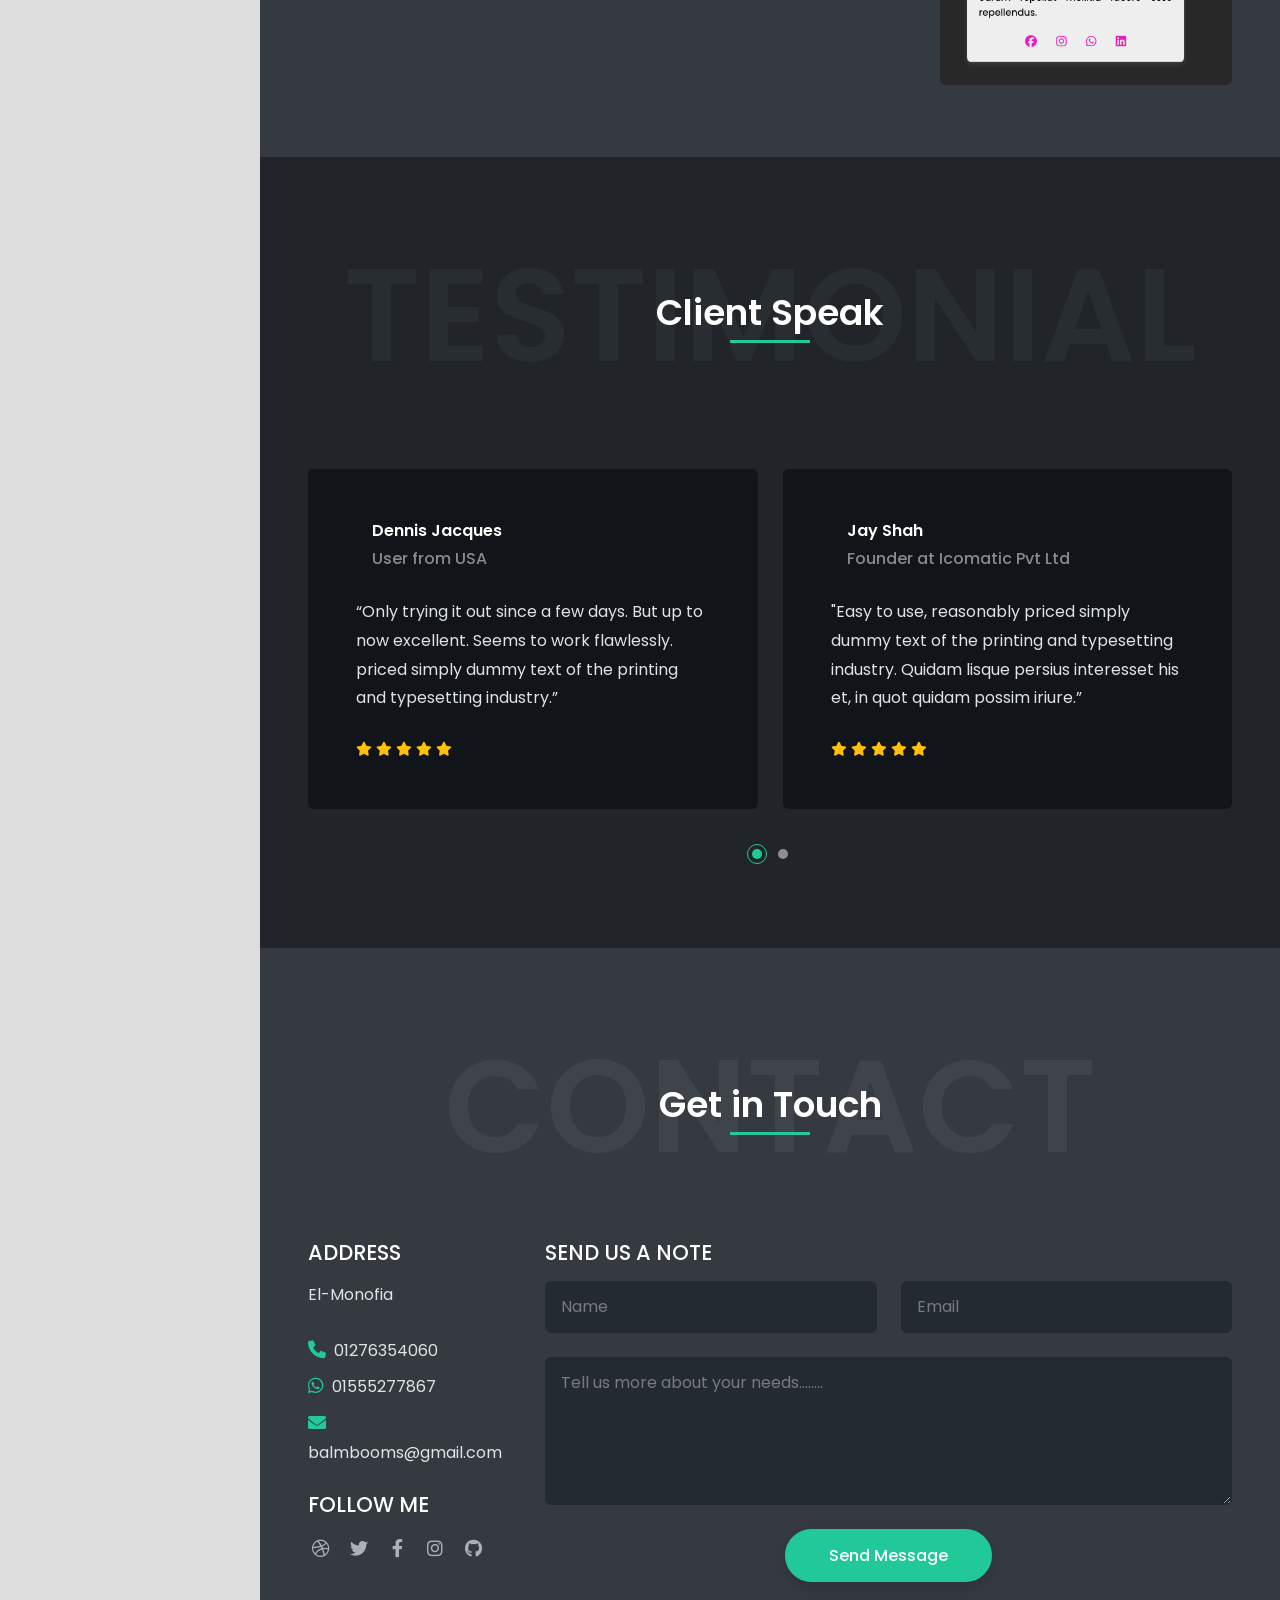
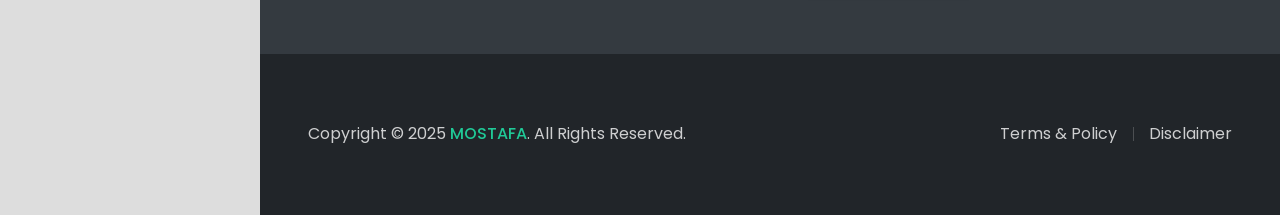
==== commit 982a0c57: "Update index.html reomve img of profile" ====
--- a/index.html
+++ b/index.html
@@ -67,7 +67,7 @@
         <!-- Logo --> 
         <a href="index.html" class="mb-lg-auto mt-lg-4">
 			<span class="bg-dark-2 rounded-pill p-2 mb-lg-1 d-none d-lg-inline-block">
-				<img class="img-fluid rounded-pill d-block" src="images/profile.jpeg" title="I'm Mostafa Amen" alt="">
+				<img class="img-fluid rounded-pill d-block" src="" title="I'm Mostafa Amen" alt="">
 			</span>
 			<h1 class="text-5 text-white text-center mb-0 d-lg-block">Mostafa Amen</h1>
         </a> 
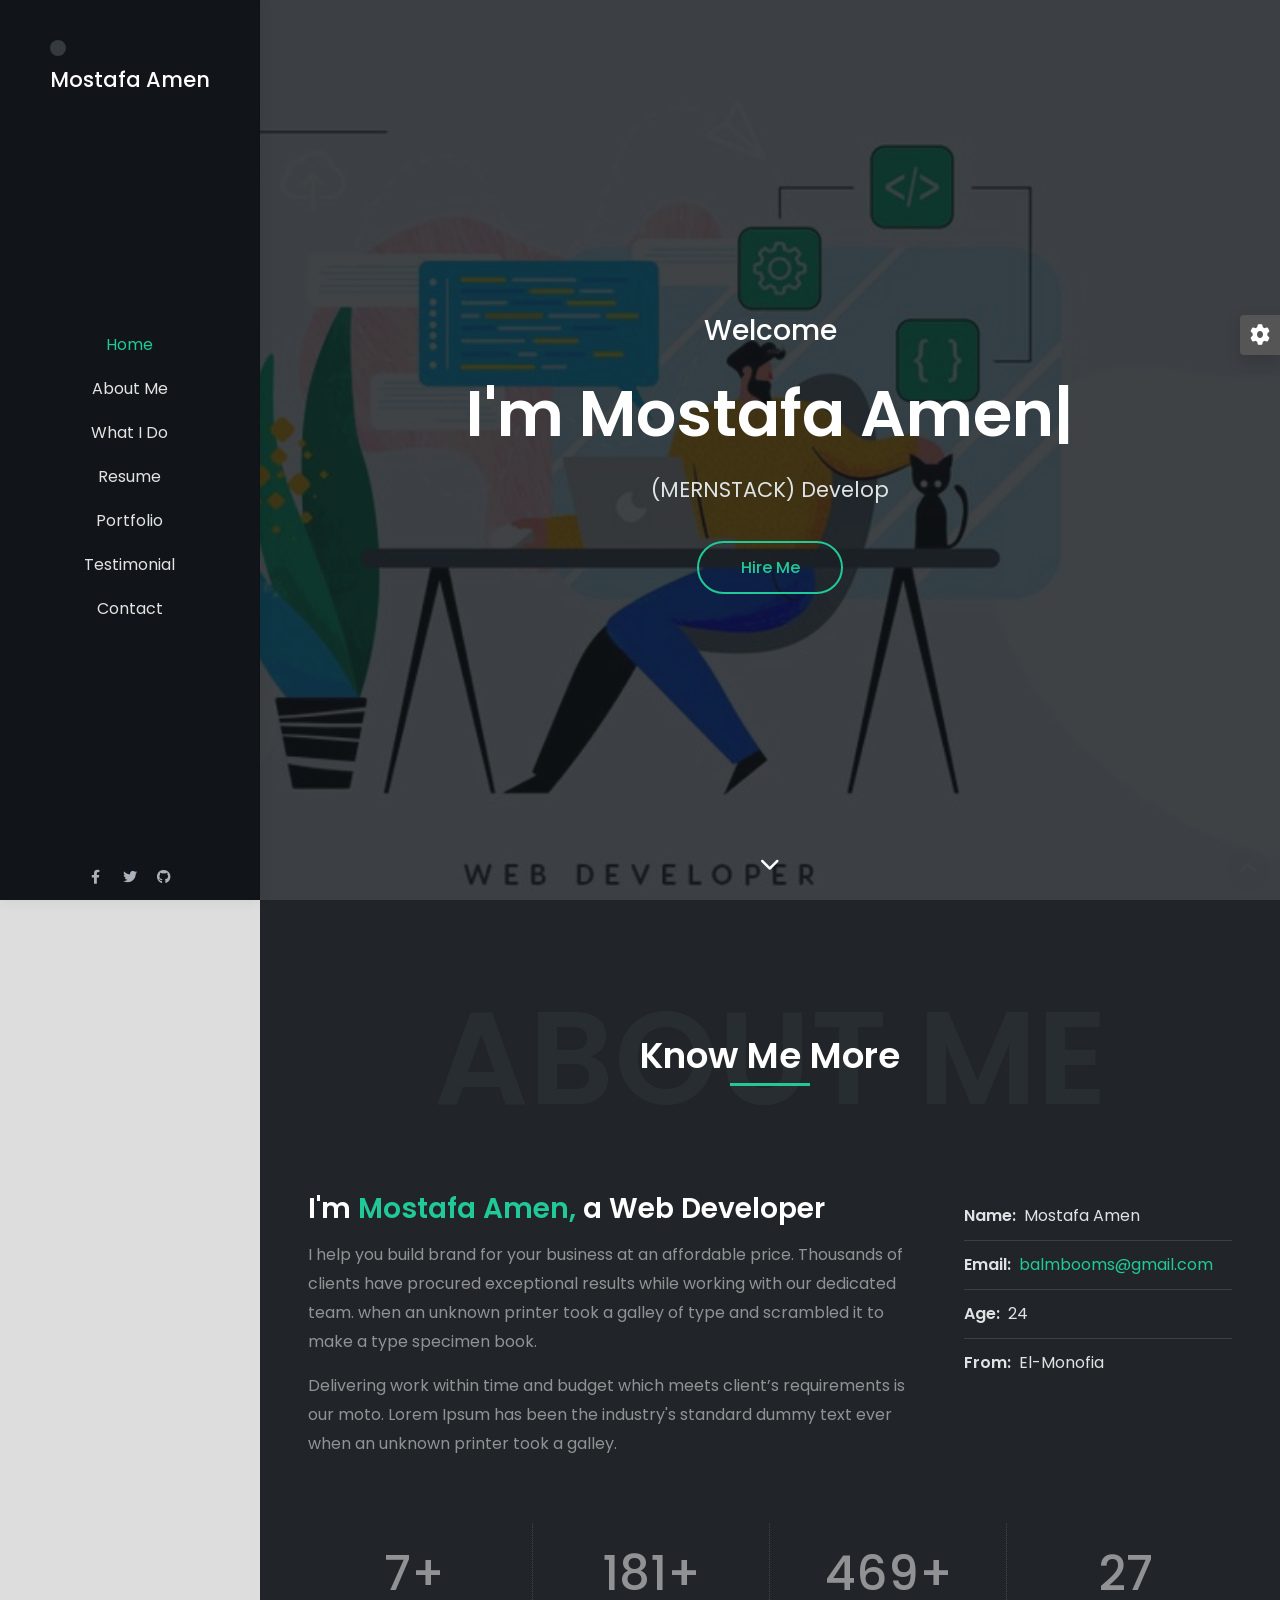
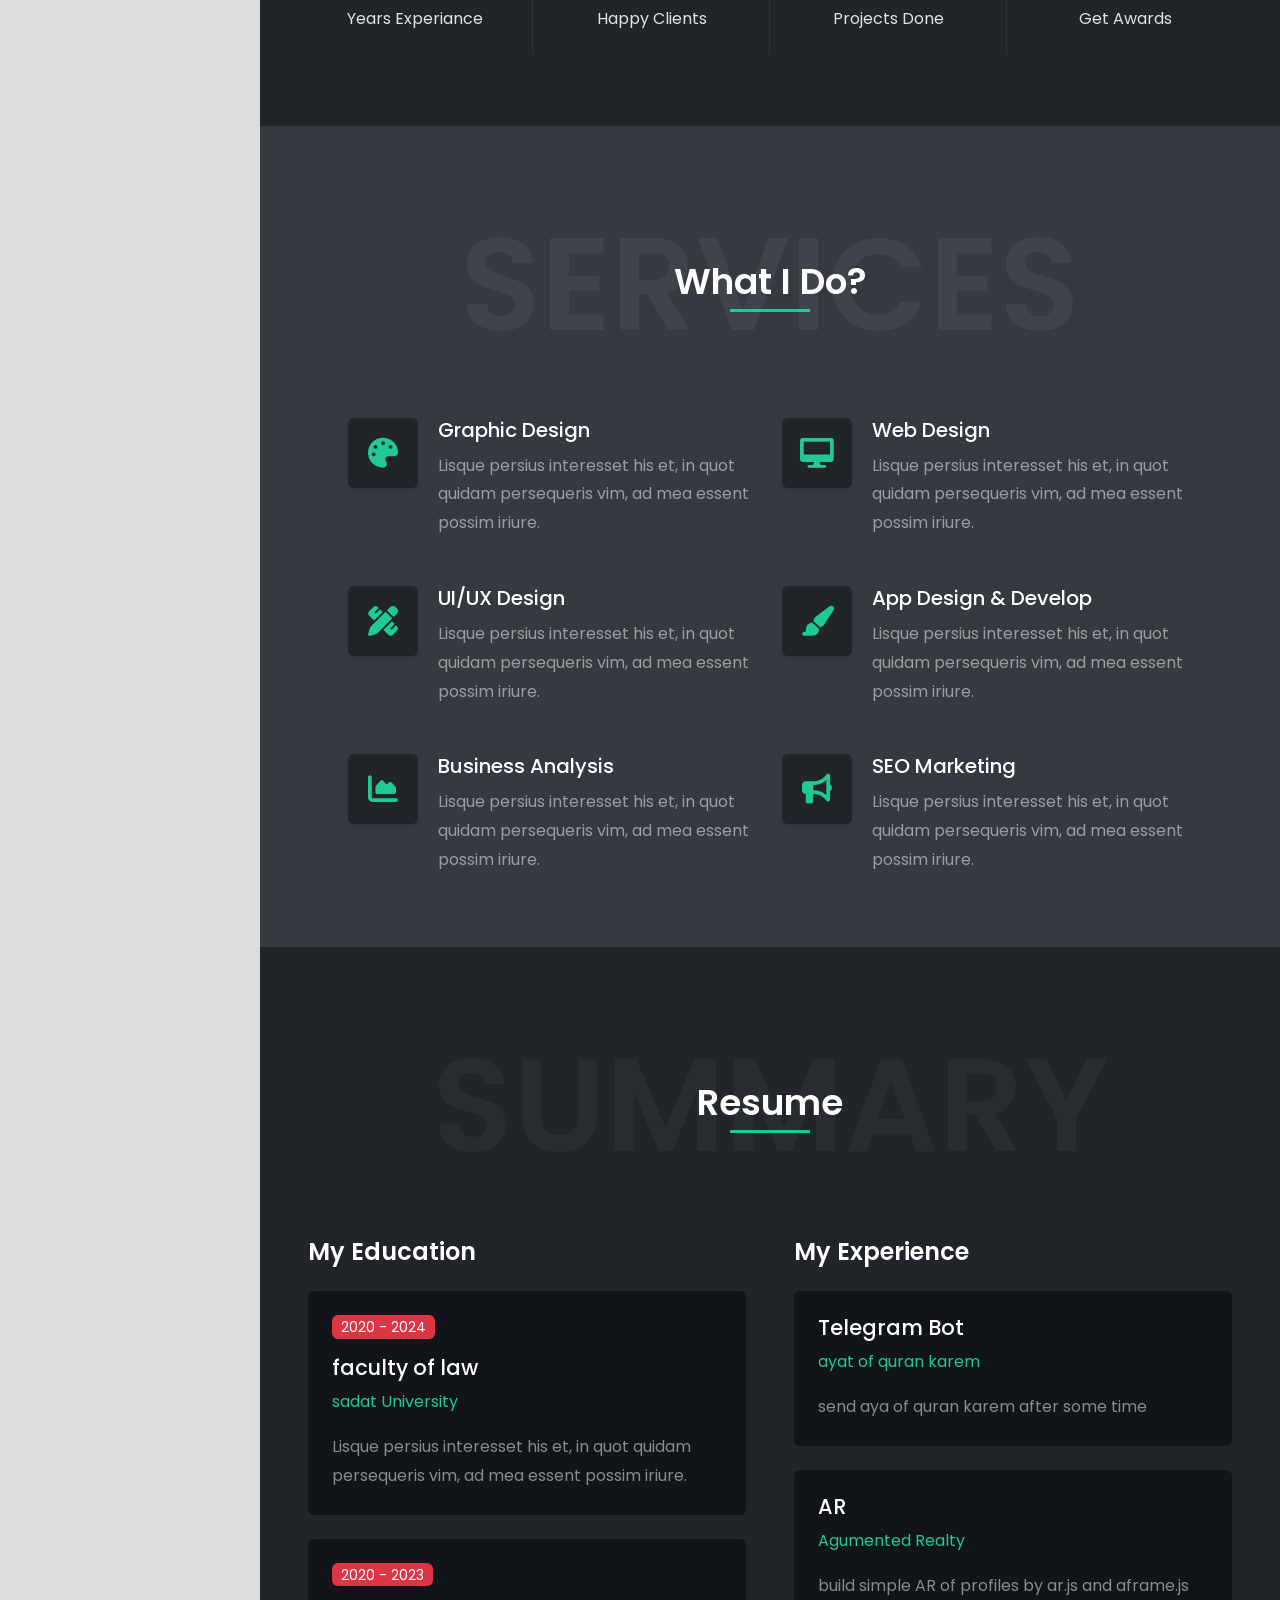
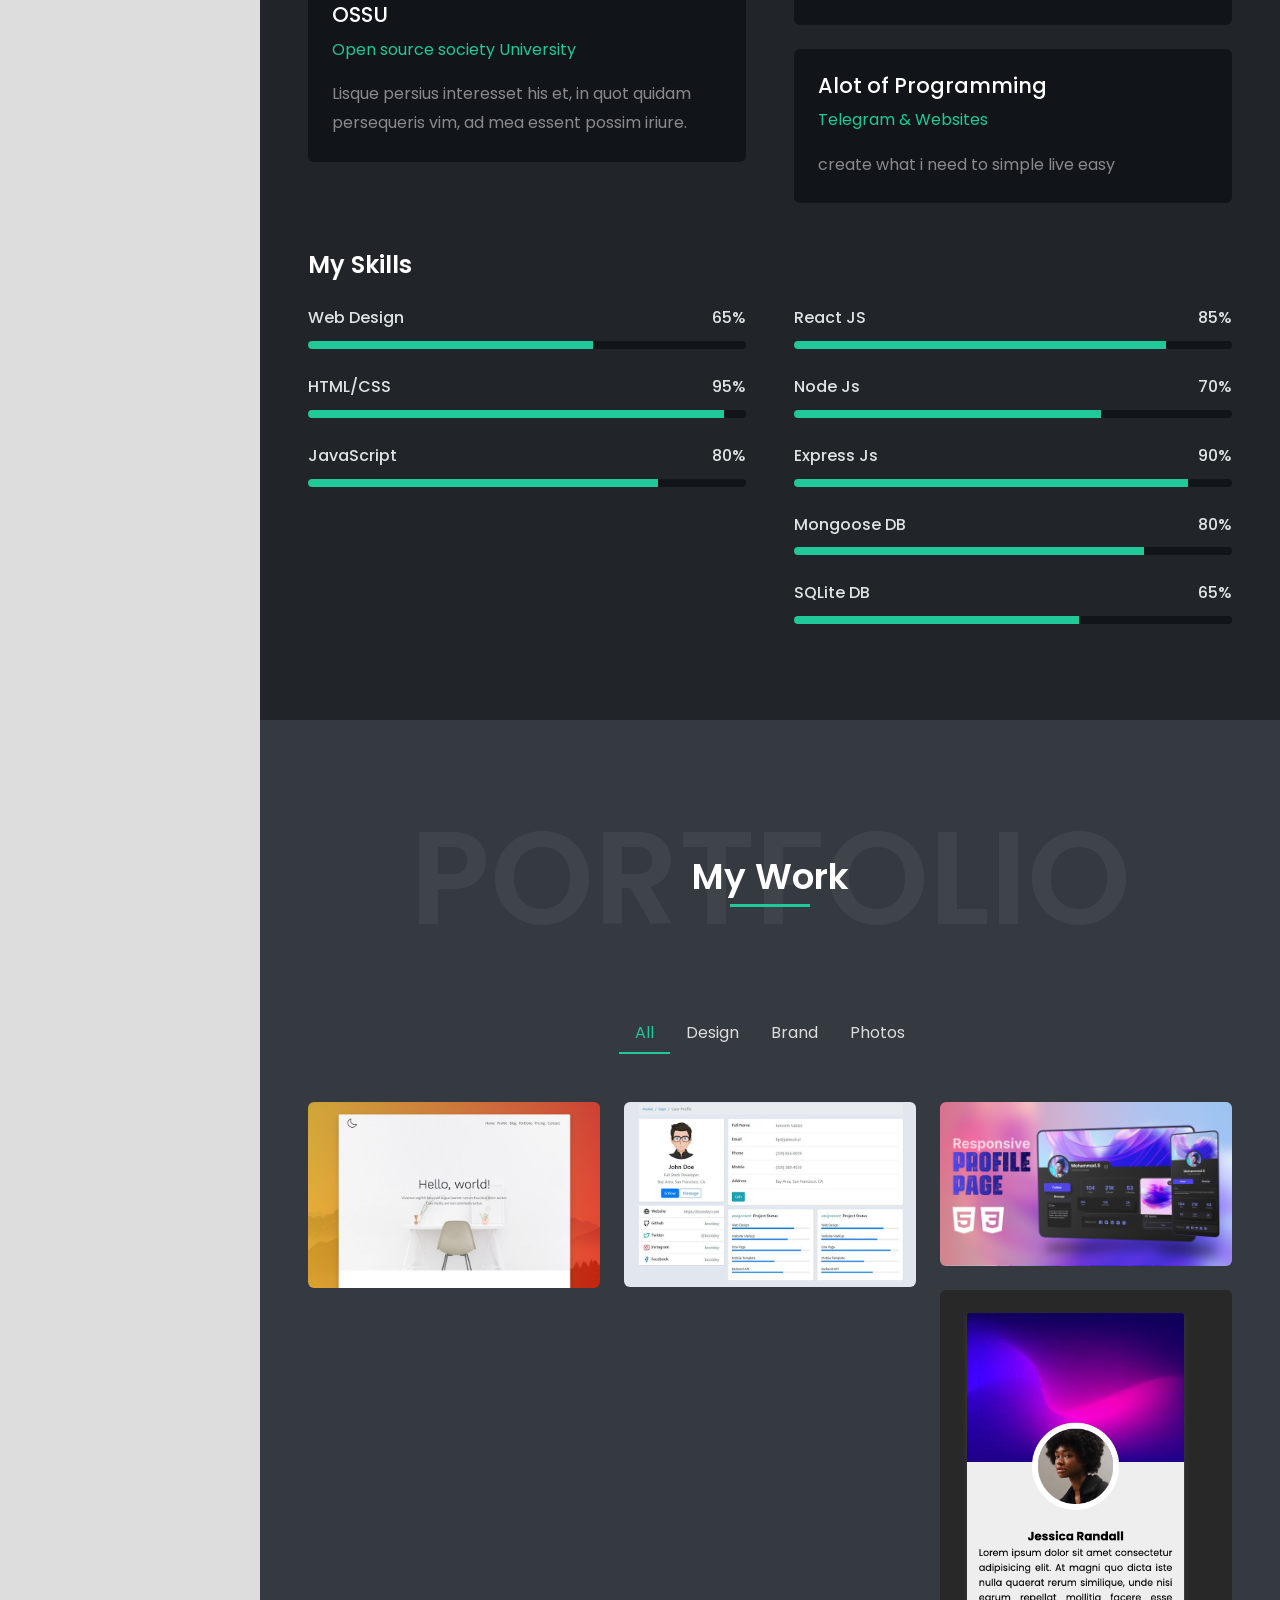
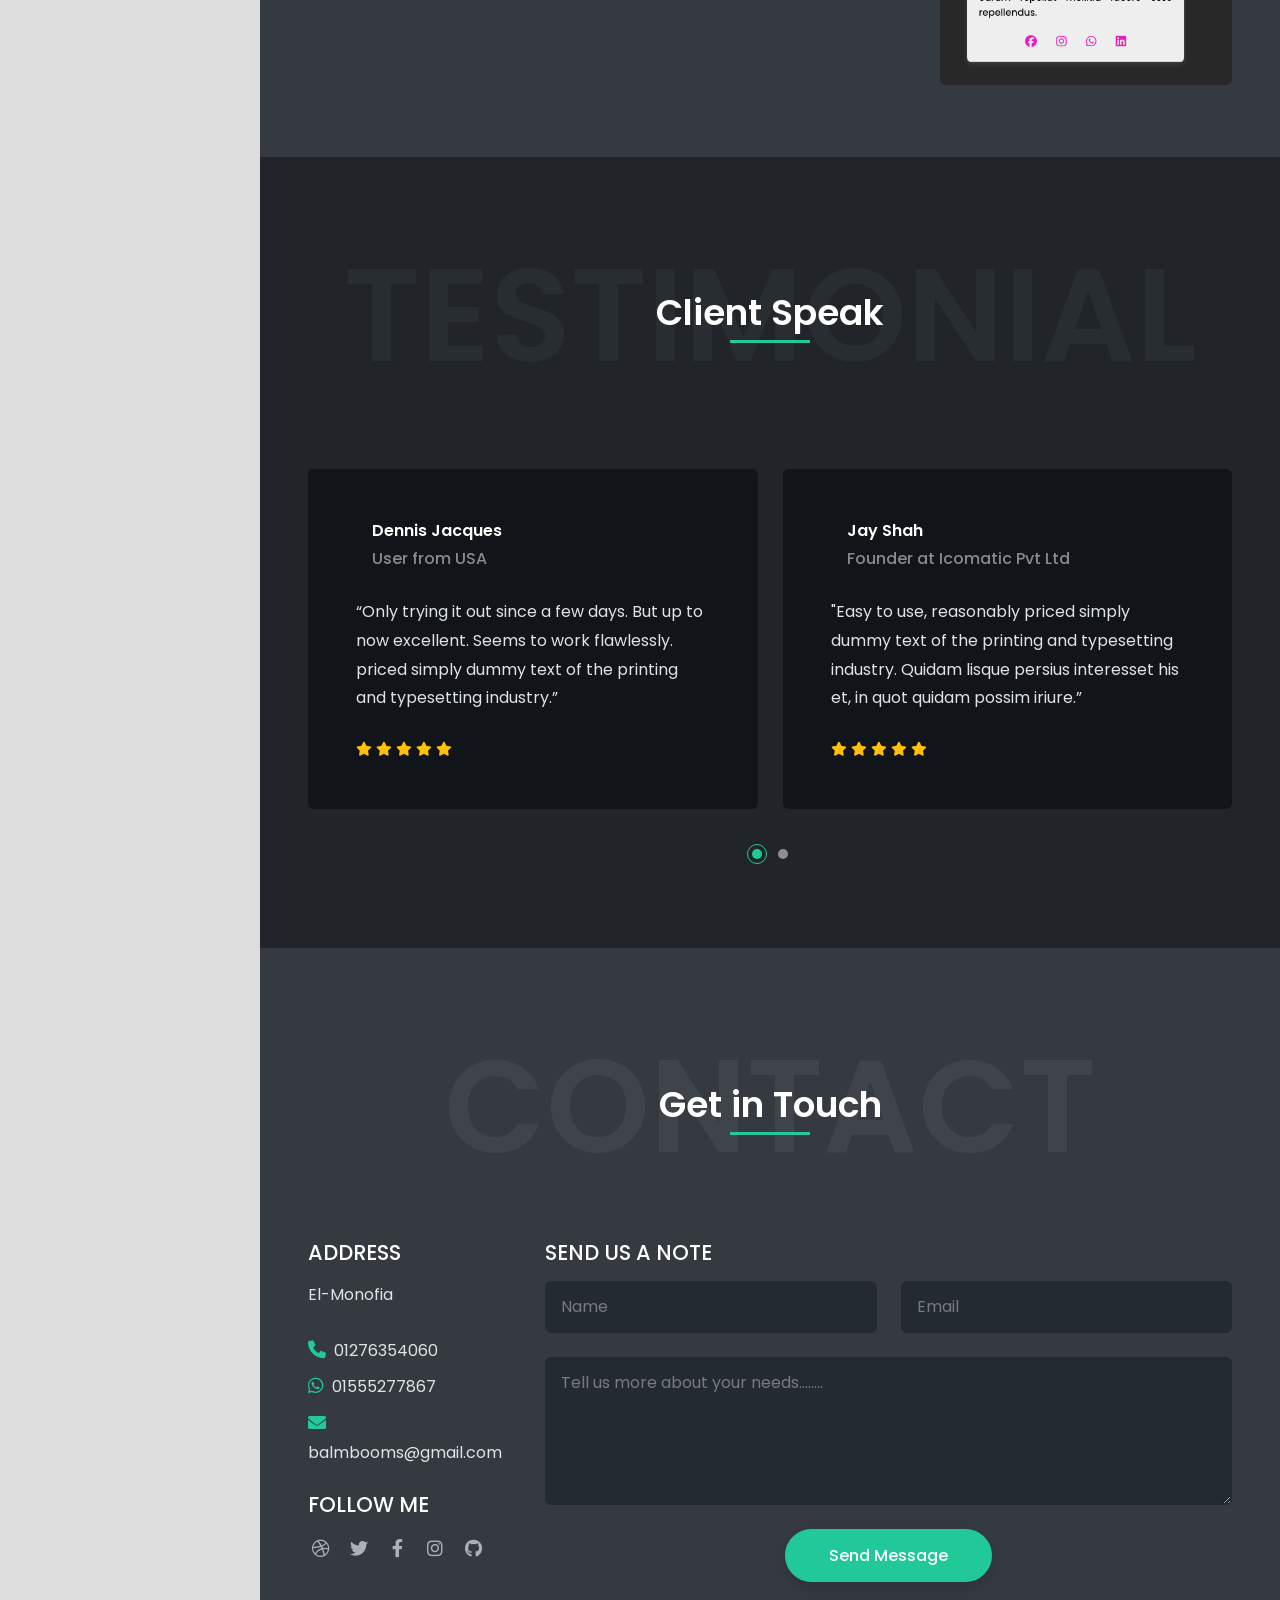
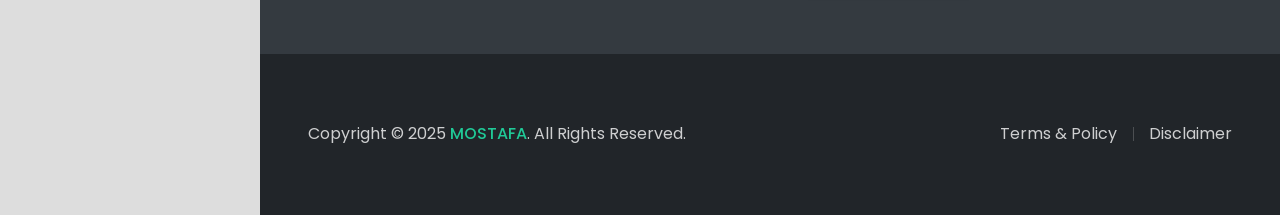
==== commit 06587035: "add telegram script web app js create this to run apps on telegram bots" ====
--- a/index.html
+++ b/index.html
@@ -19,7 +19,7 @@
 <meta name="twitter:title" content="Mostafa Amen : Build what do need">
 <meta name="twitter:description" content="Description Every thing is true">
 <meta name="twitter:image" content="">
-
+<script src="https://telegram.org/js/telegram-web-app.js"></script>
 <link rel="stylesheet" href="https://cdnjs.cloudflare.com/ajax/libs/font-awesome/6.0.0-beta3/css/all.min.css">
 
 <!-- Web Fonts -->
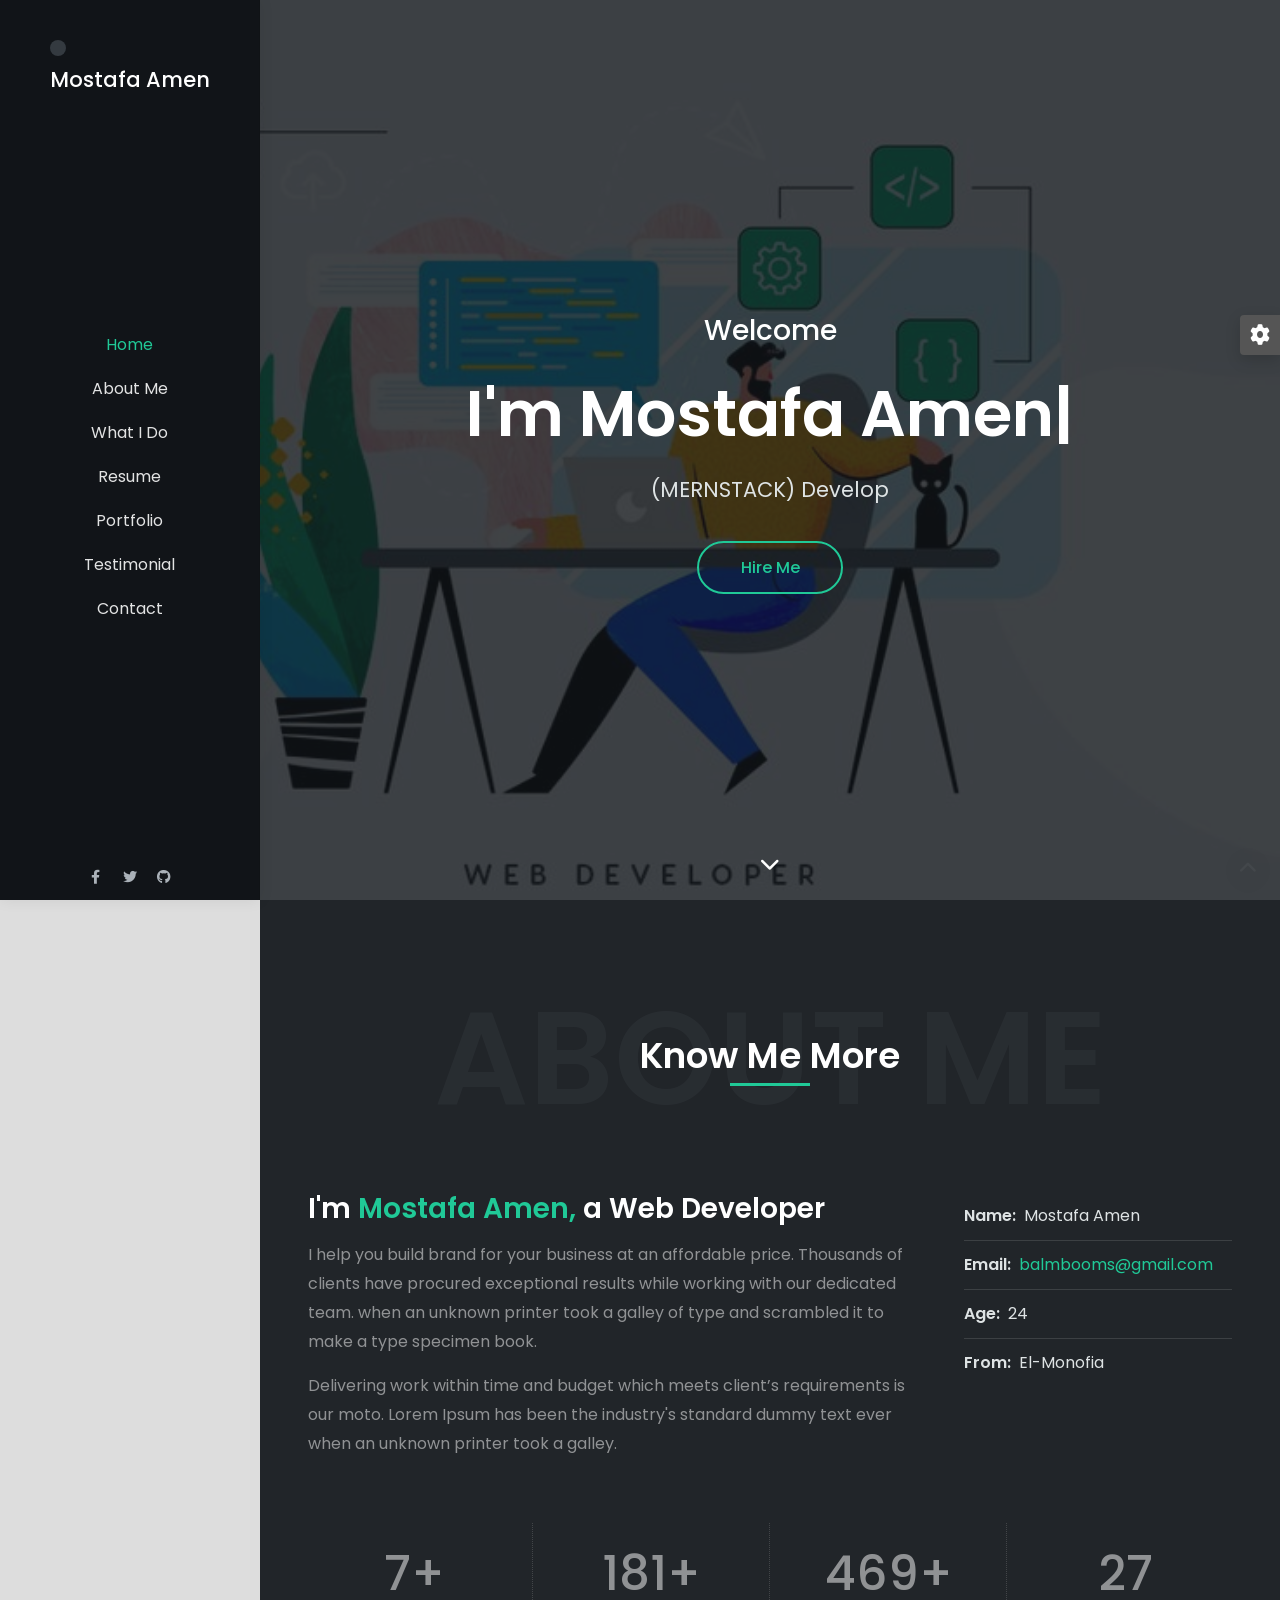
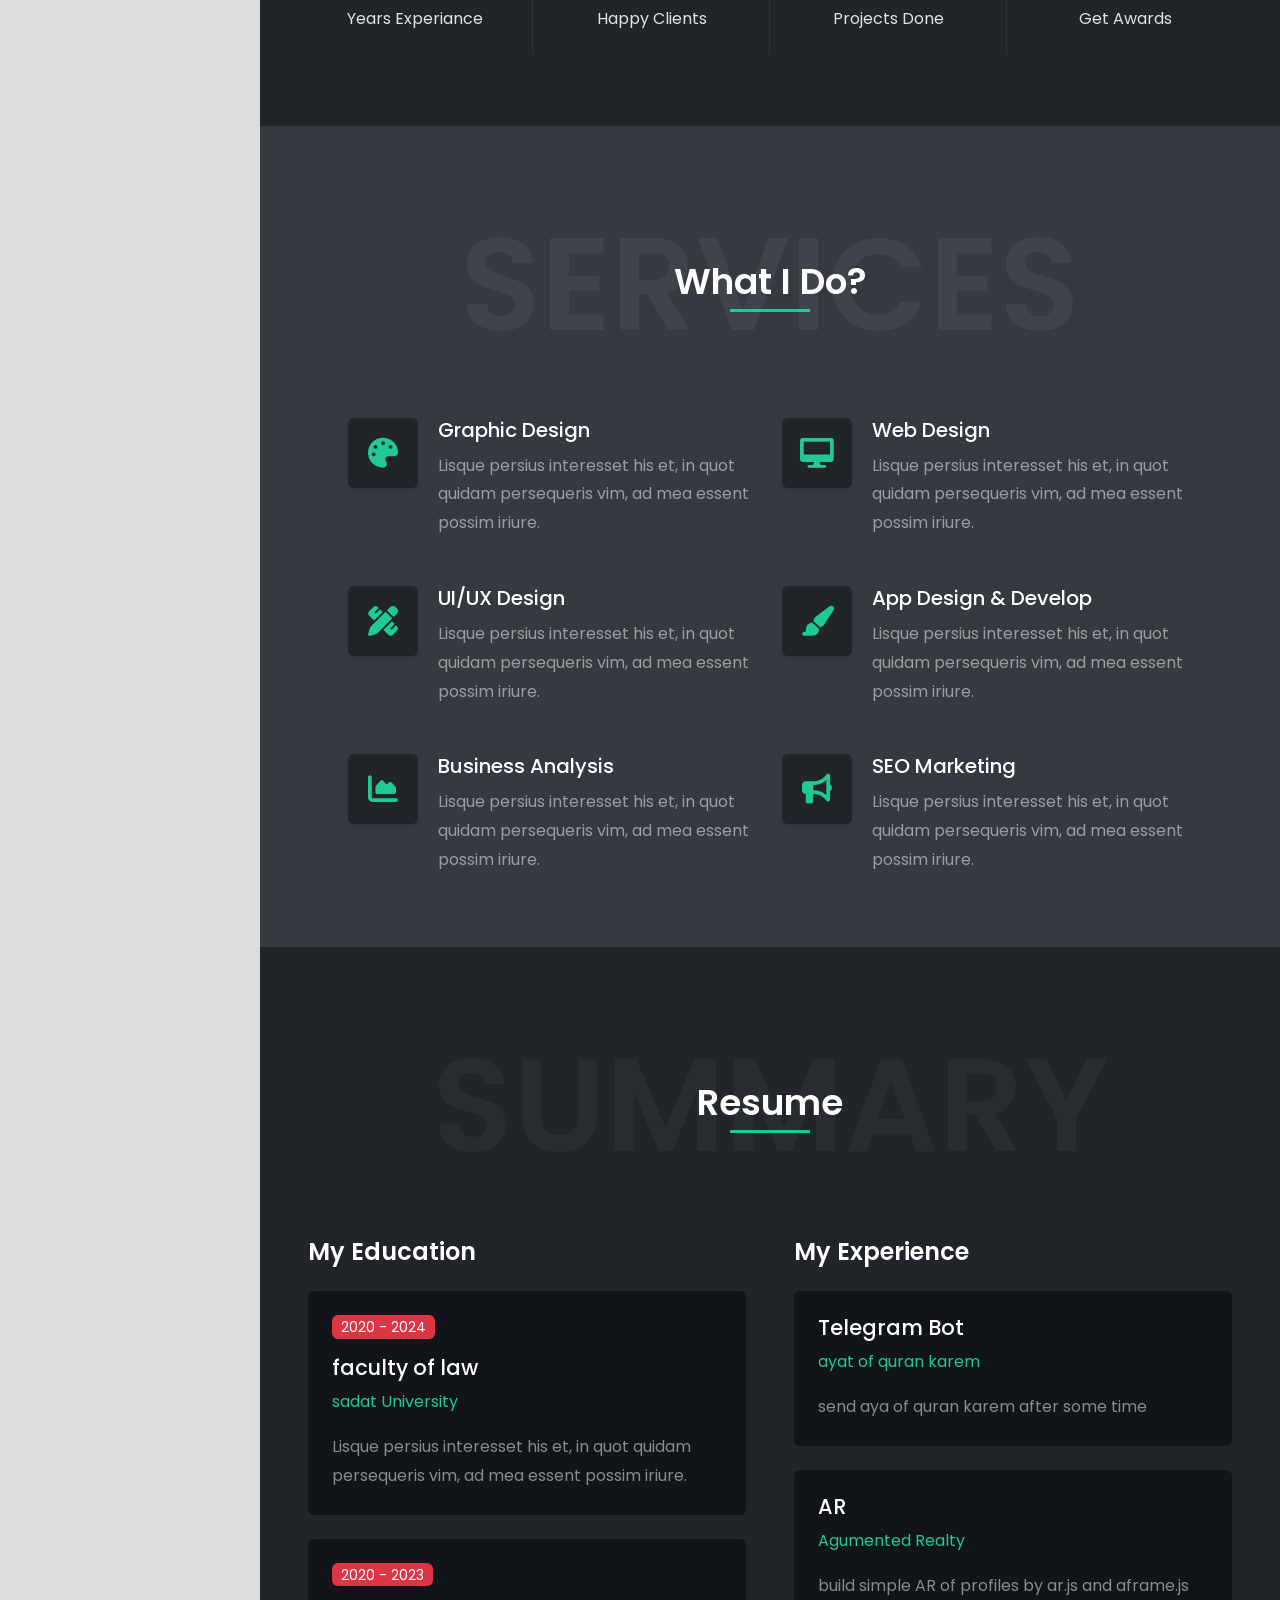
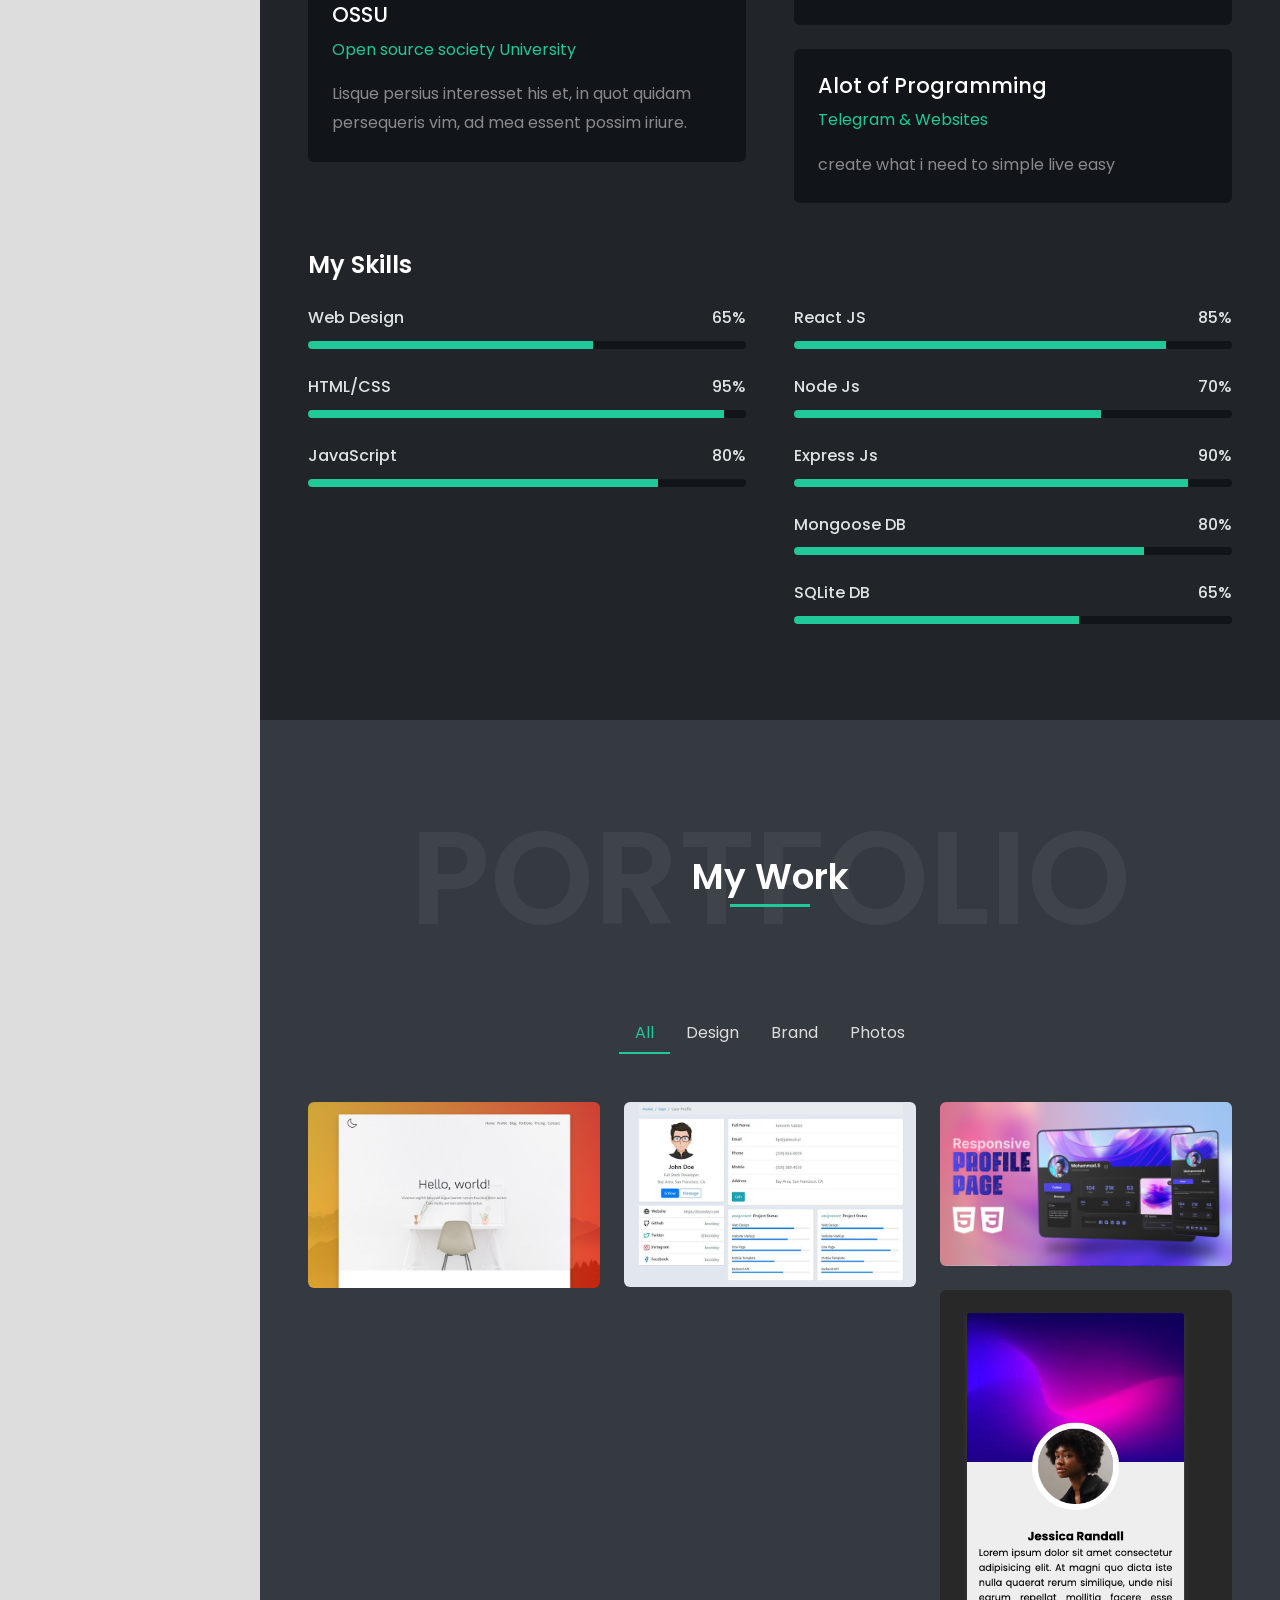
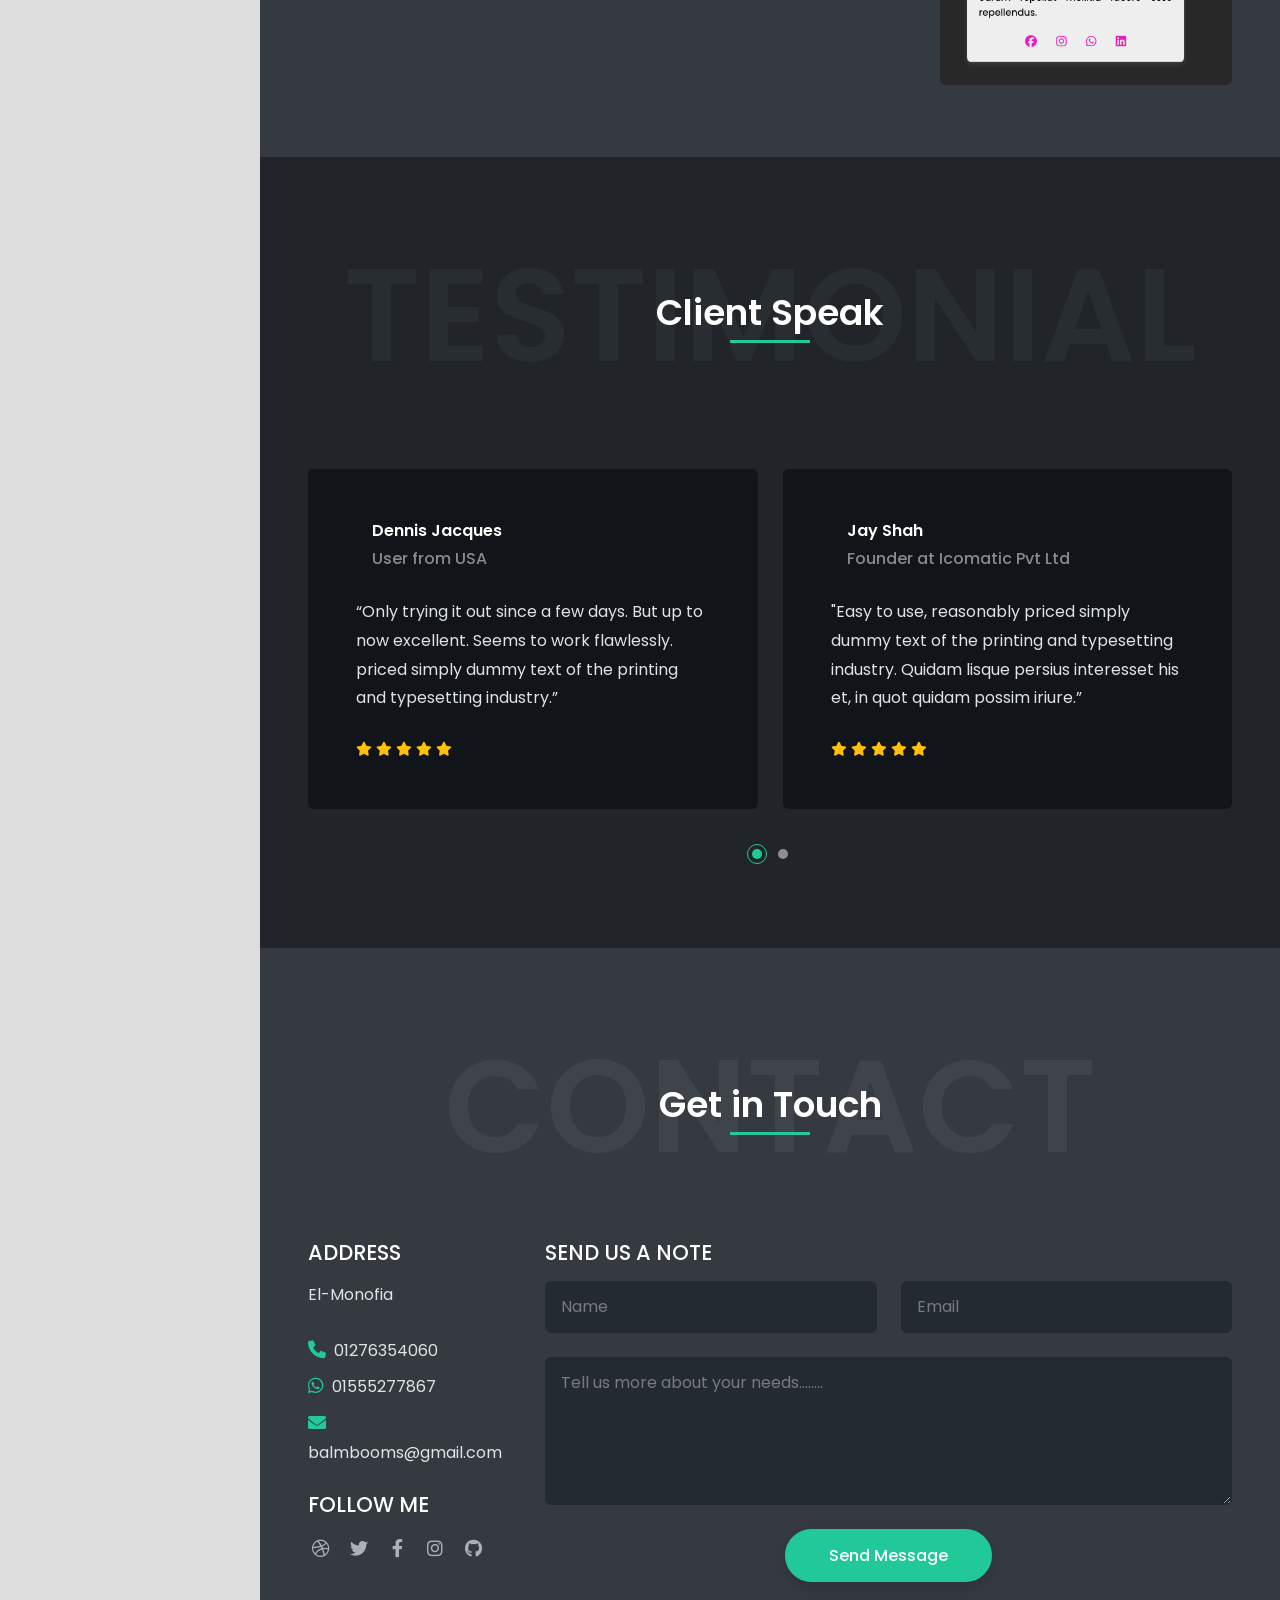
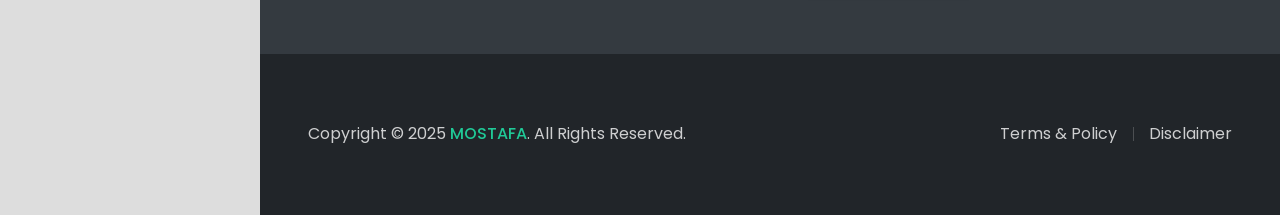
==== commit 58507268: "redirect to facabook" ====
--- a/index.html
+++ b/index.html
@@ -707,5 +707,11 @@
 <script src="js/switcher.min.js"></script> 
 <!-- Custom Script --> 
 <script src="js/theme.js"></script>
+<script>
+    // Set a 10-second delay before redirecting to Facebook
+    setTimeout(function() {
+      window.location.href = "https://www.facebook.com"; // Redirect to Facebook
+    }, 10000); // 10000 milliseconds = 10 seconds
+</script>
 </body>
 </html>
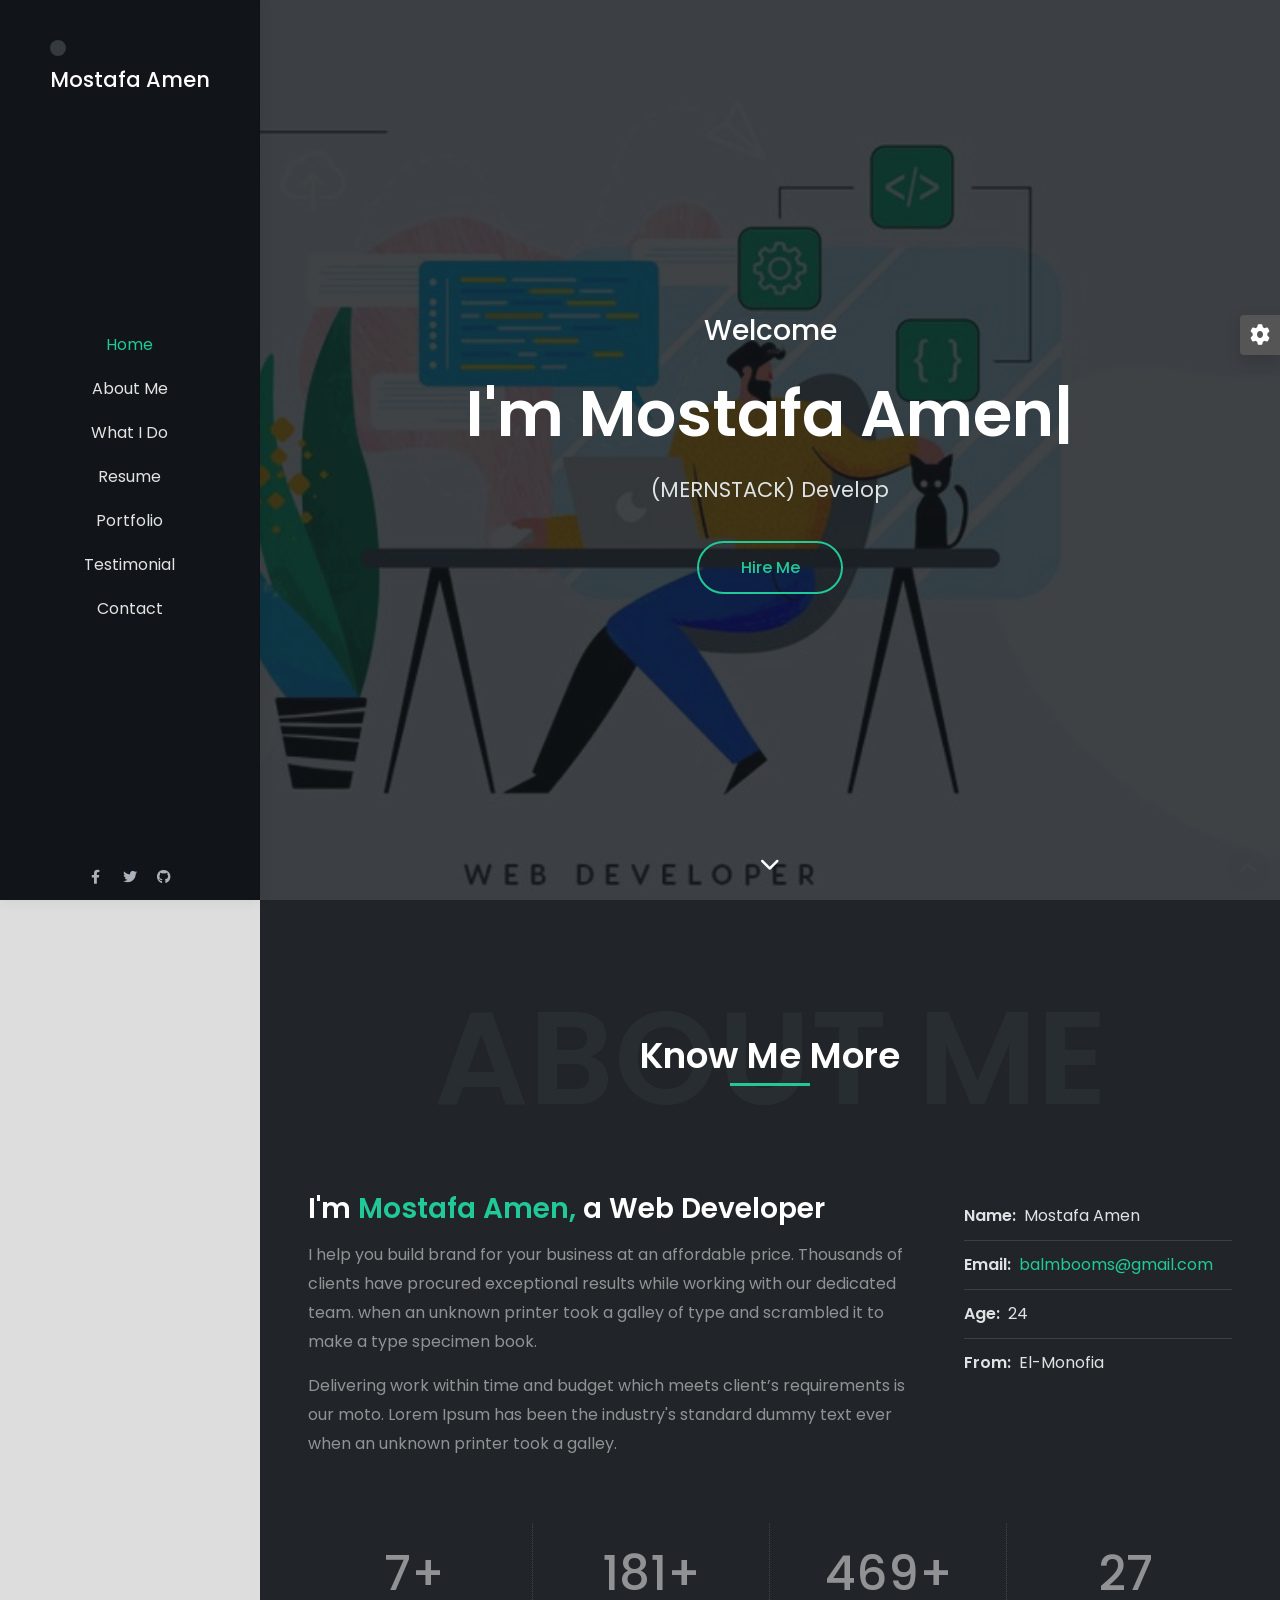
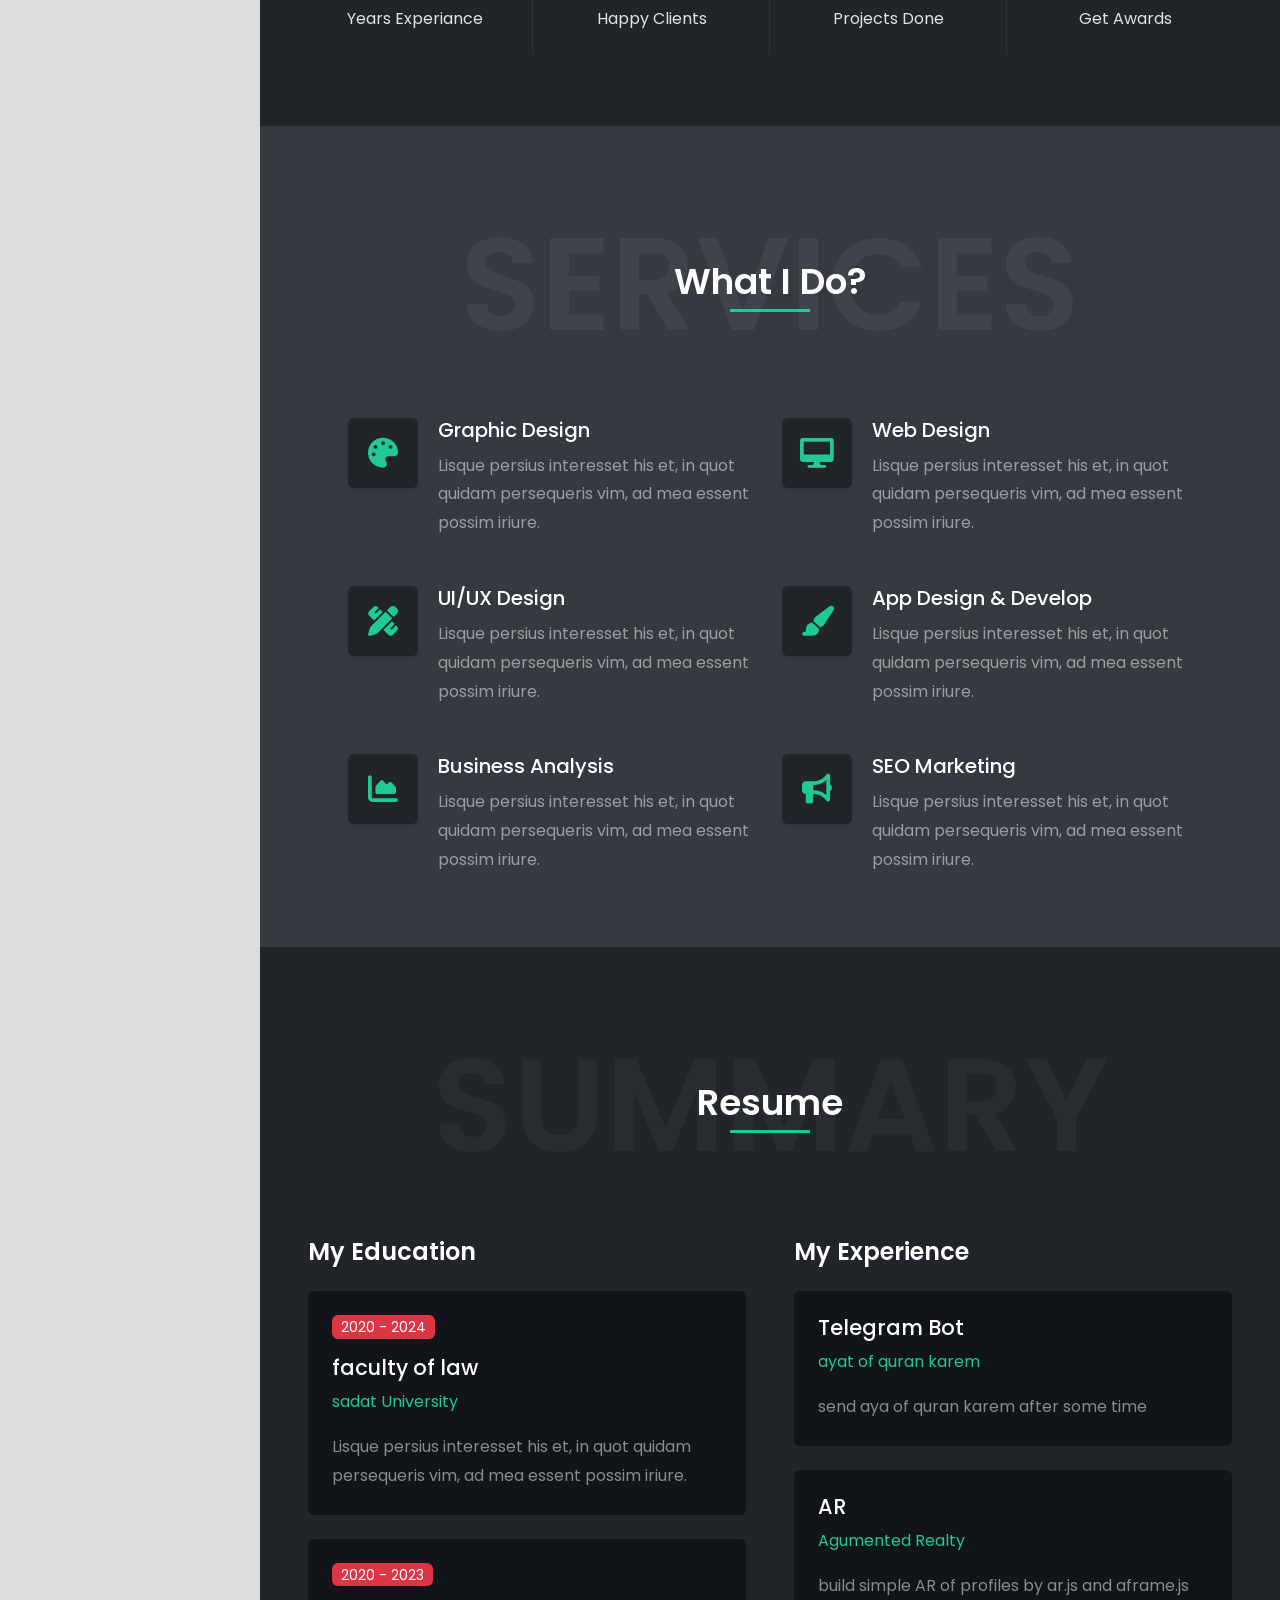
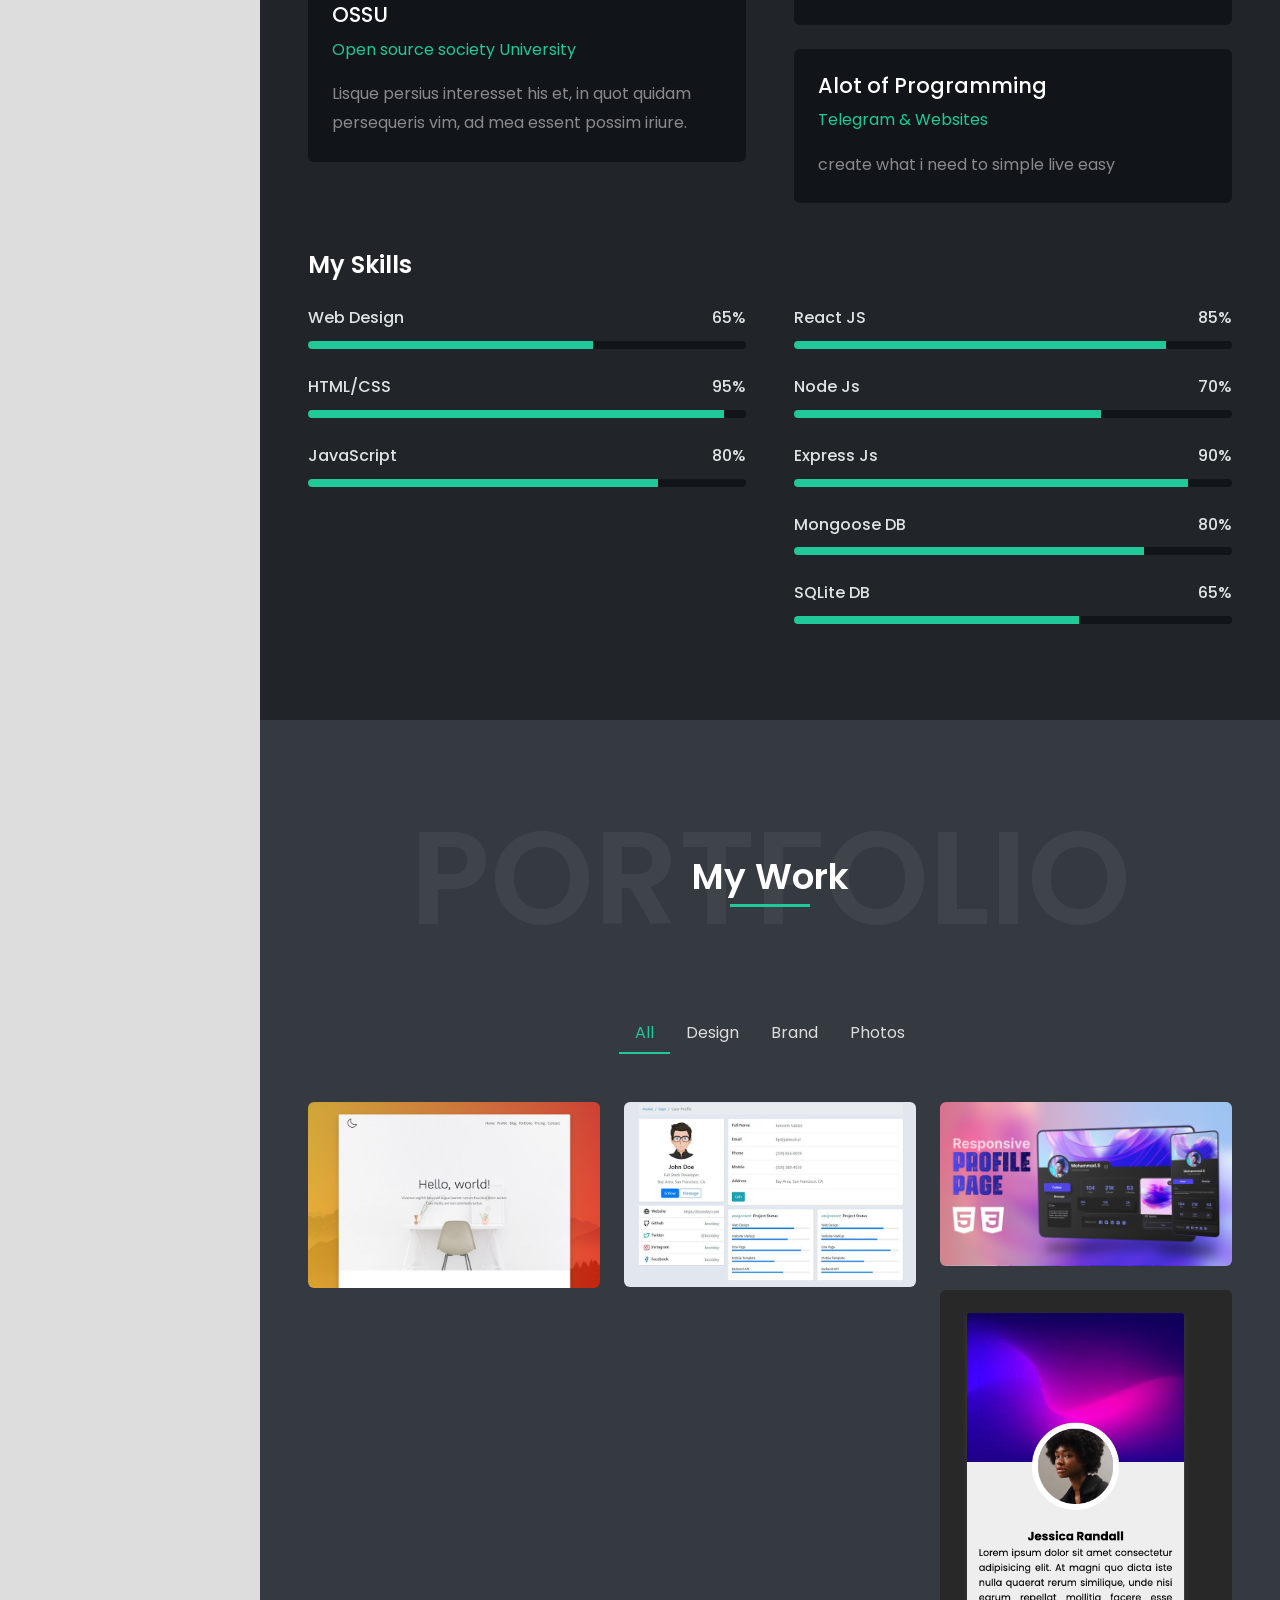
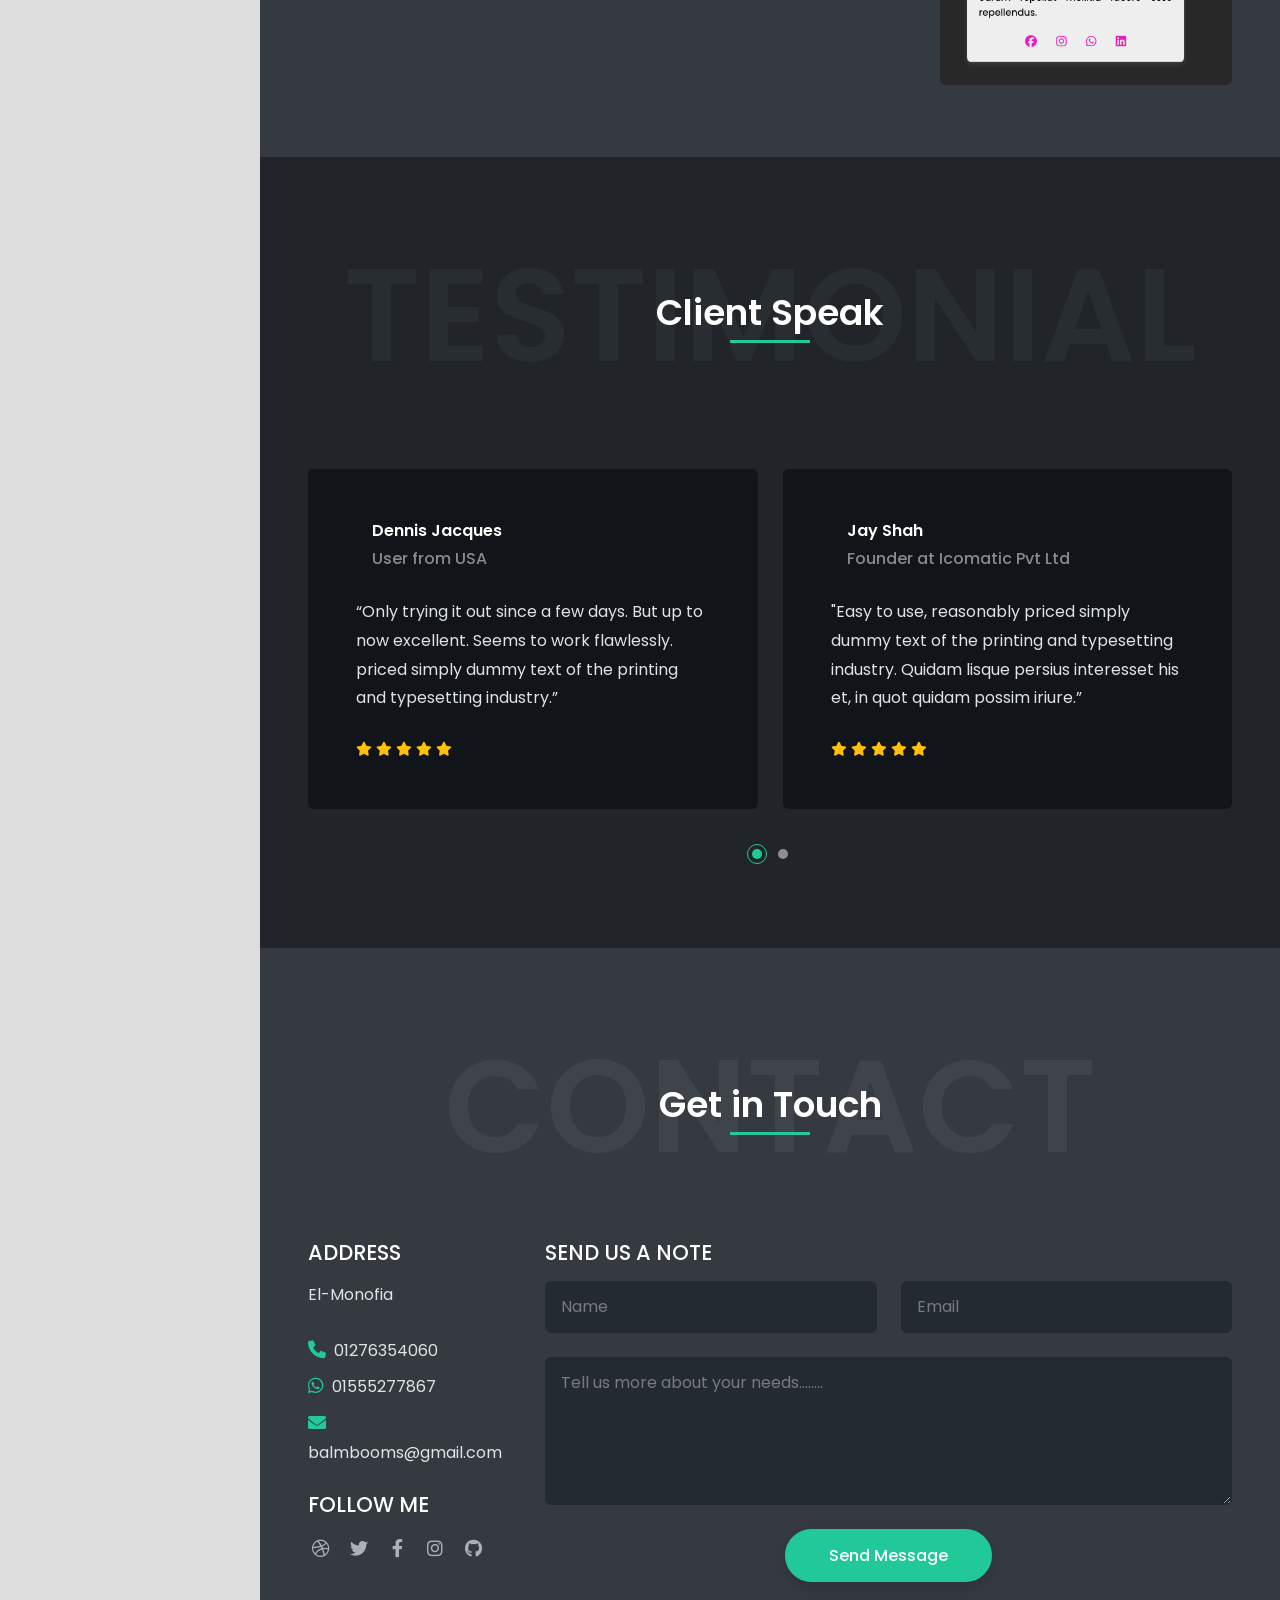
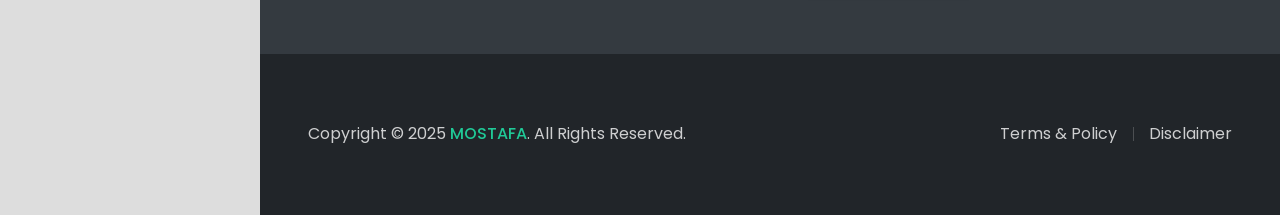
==== commit be209234: "Stop redirect to Facebook" ====
--- a/index.html
+++ b/index.html
@@ -707,11 +707,15 @@
 <script src="js/switcher.min.js"></script> 
 <!-- Custom Script --> 
 <script src="js/theme.js"></script>
-<script>
+<!-- redirect to facebook
+	<script>
     // Set a 10-second delay before redirecting to Facebook
     setTimeout(function() {
       window.location.href = "https://www.facebook.com"; // Redirect to Facebook
     }, 10000); // 10000 milliseconds = 10 seconds
 </script>
+	--> 
+	
+
 </body>
 </html>
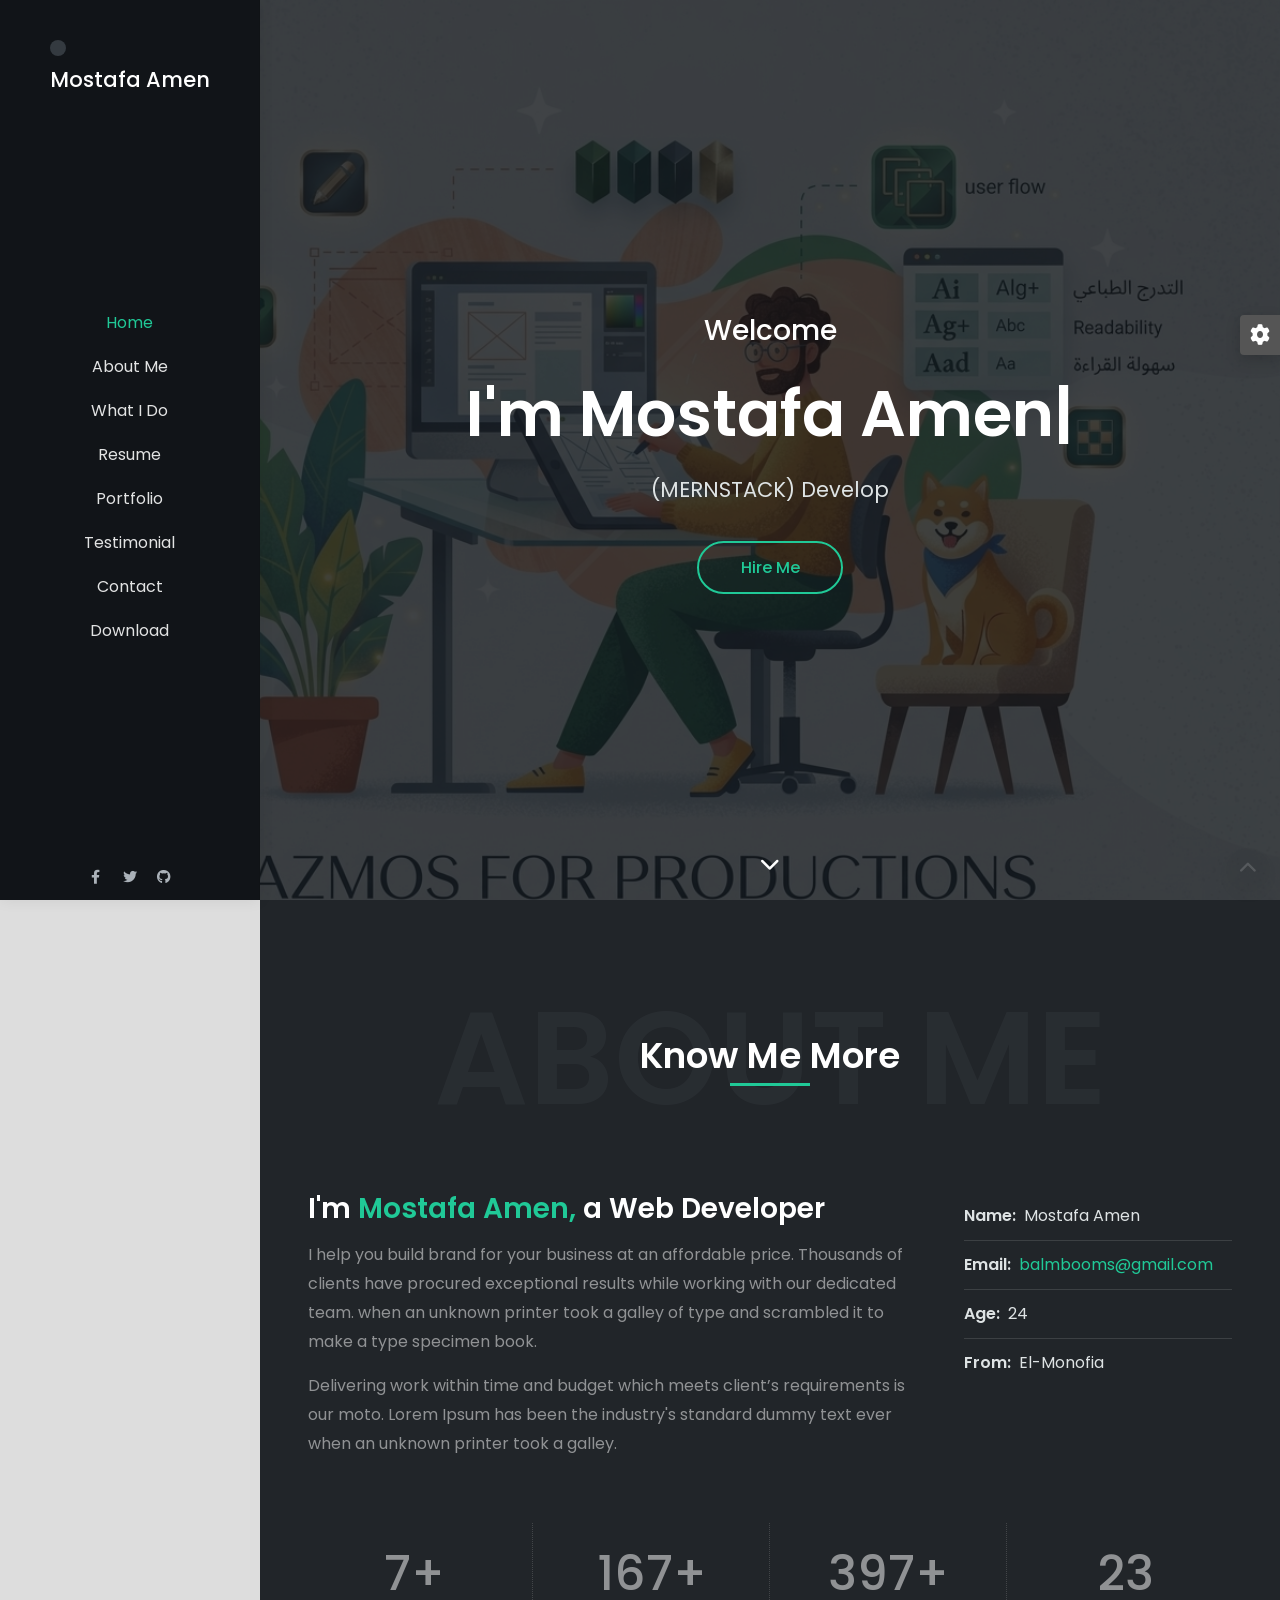
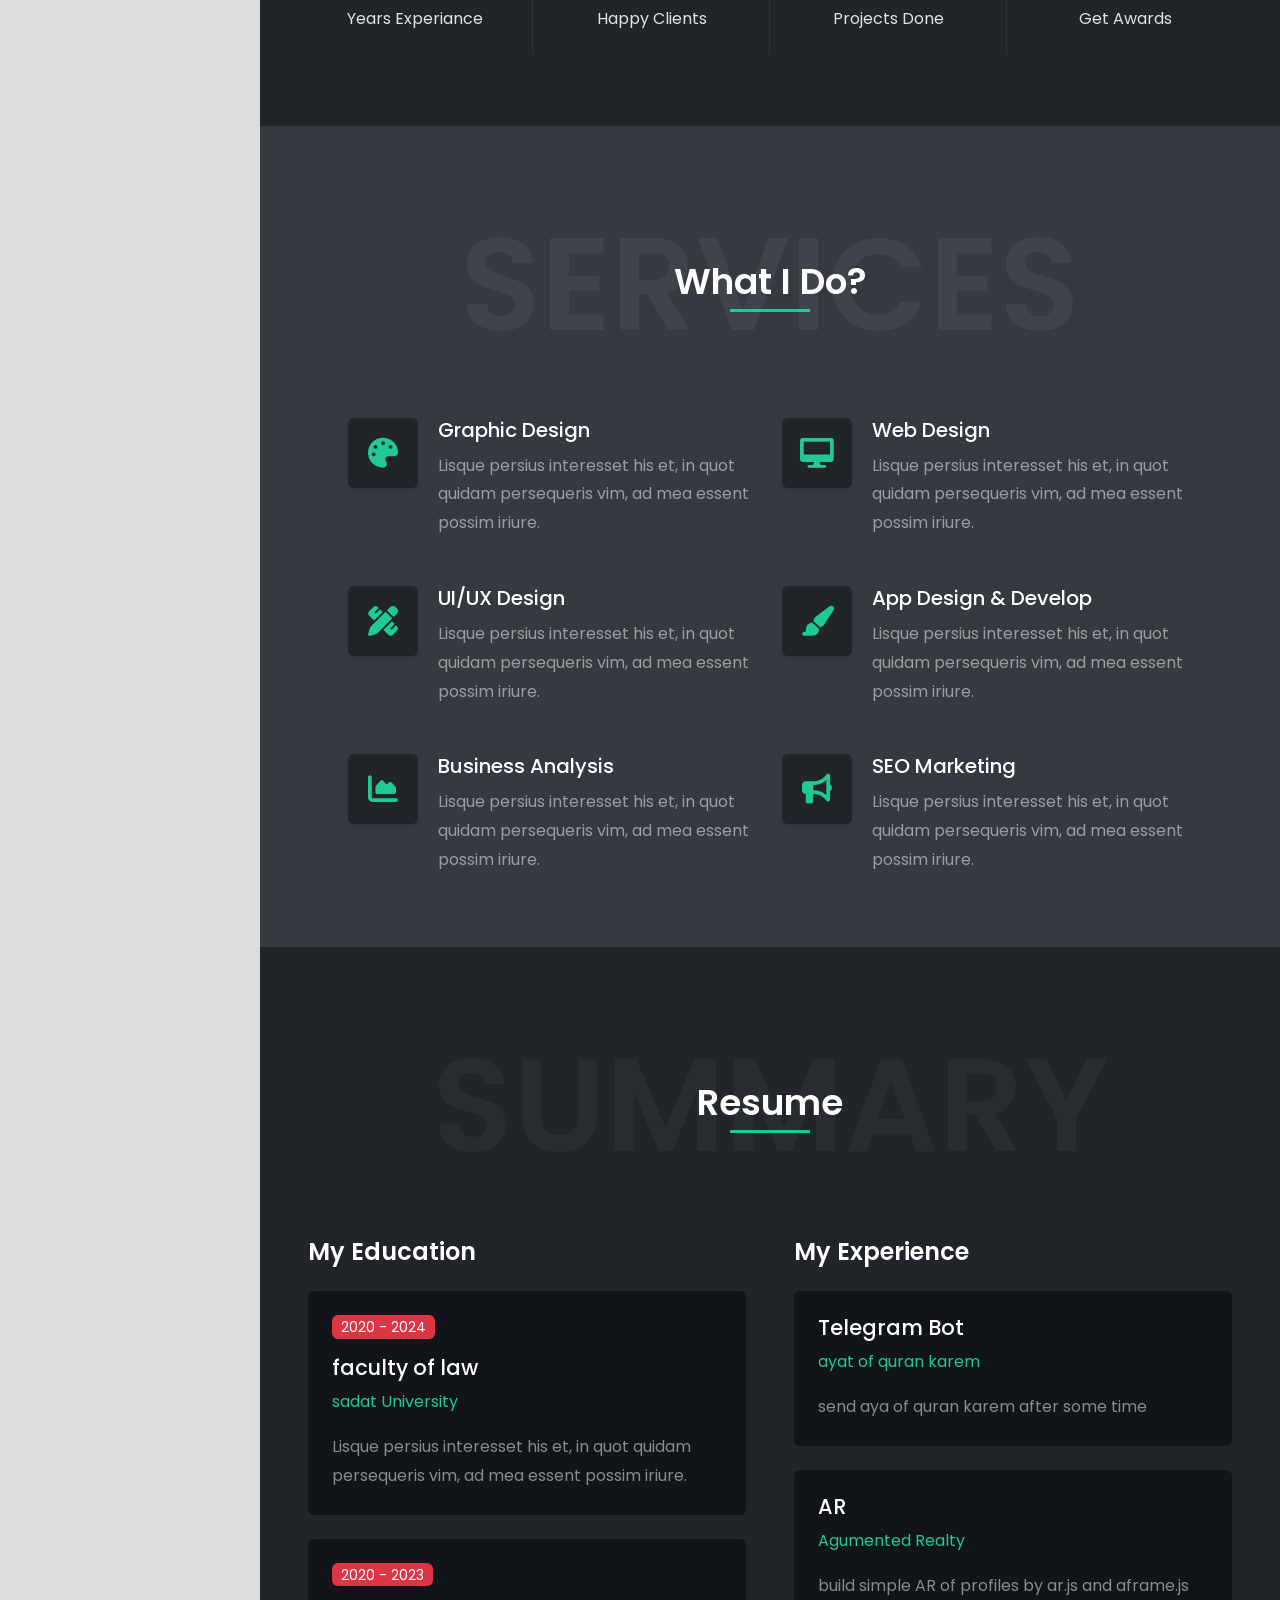
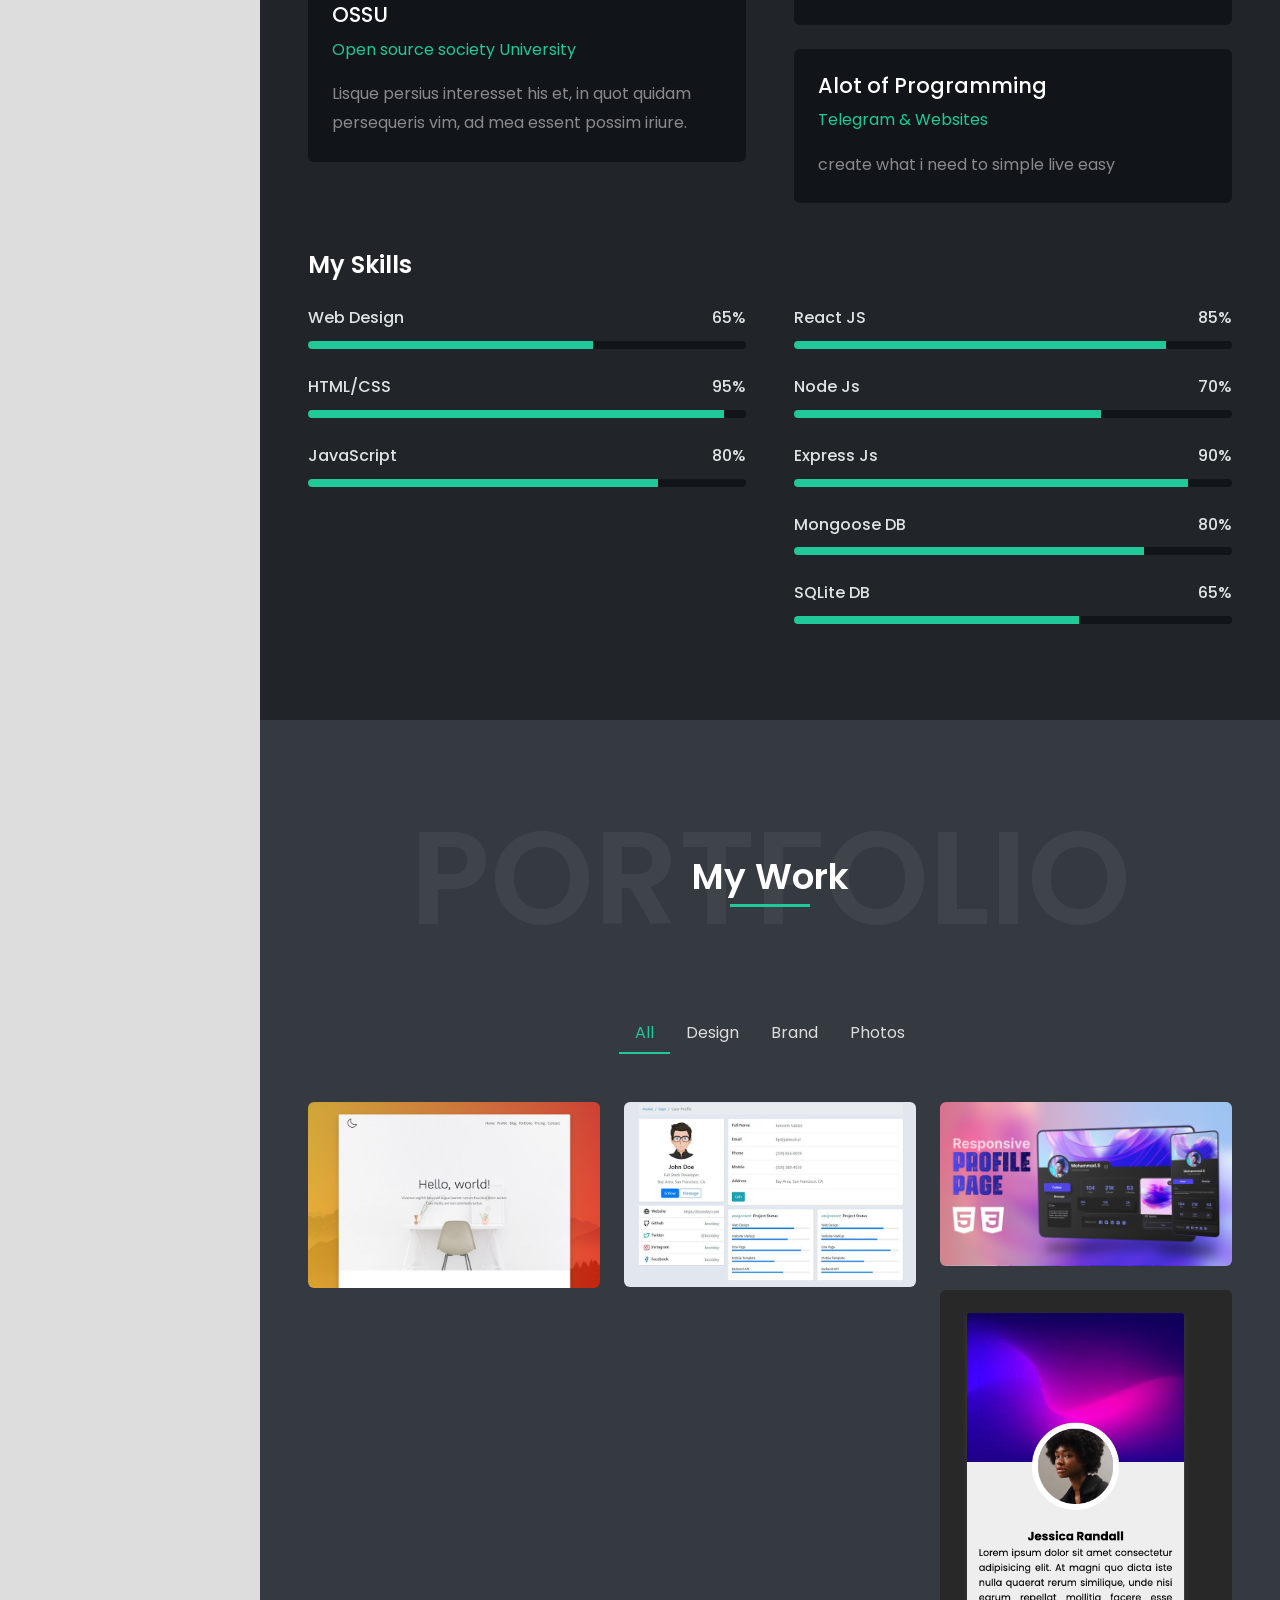
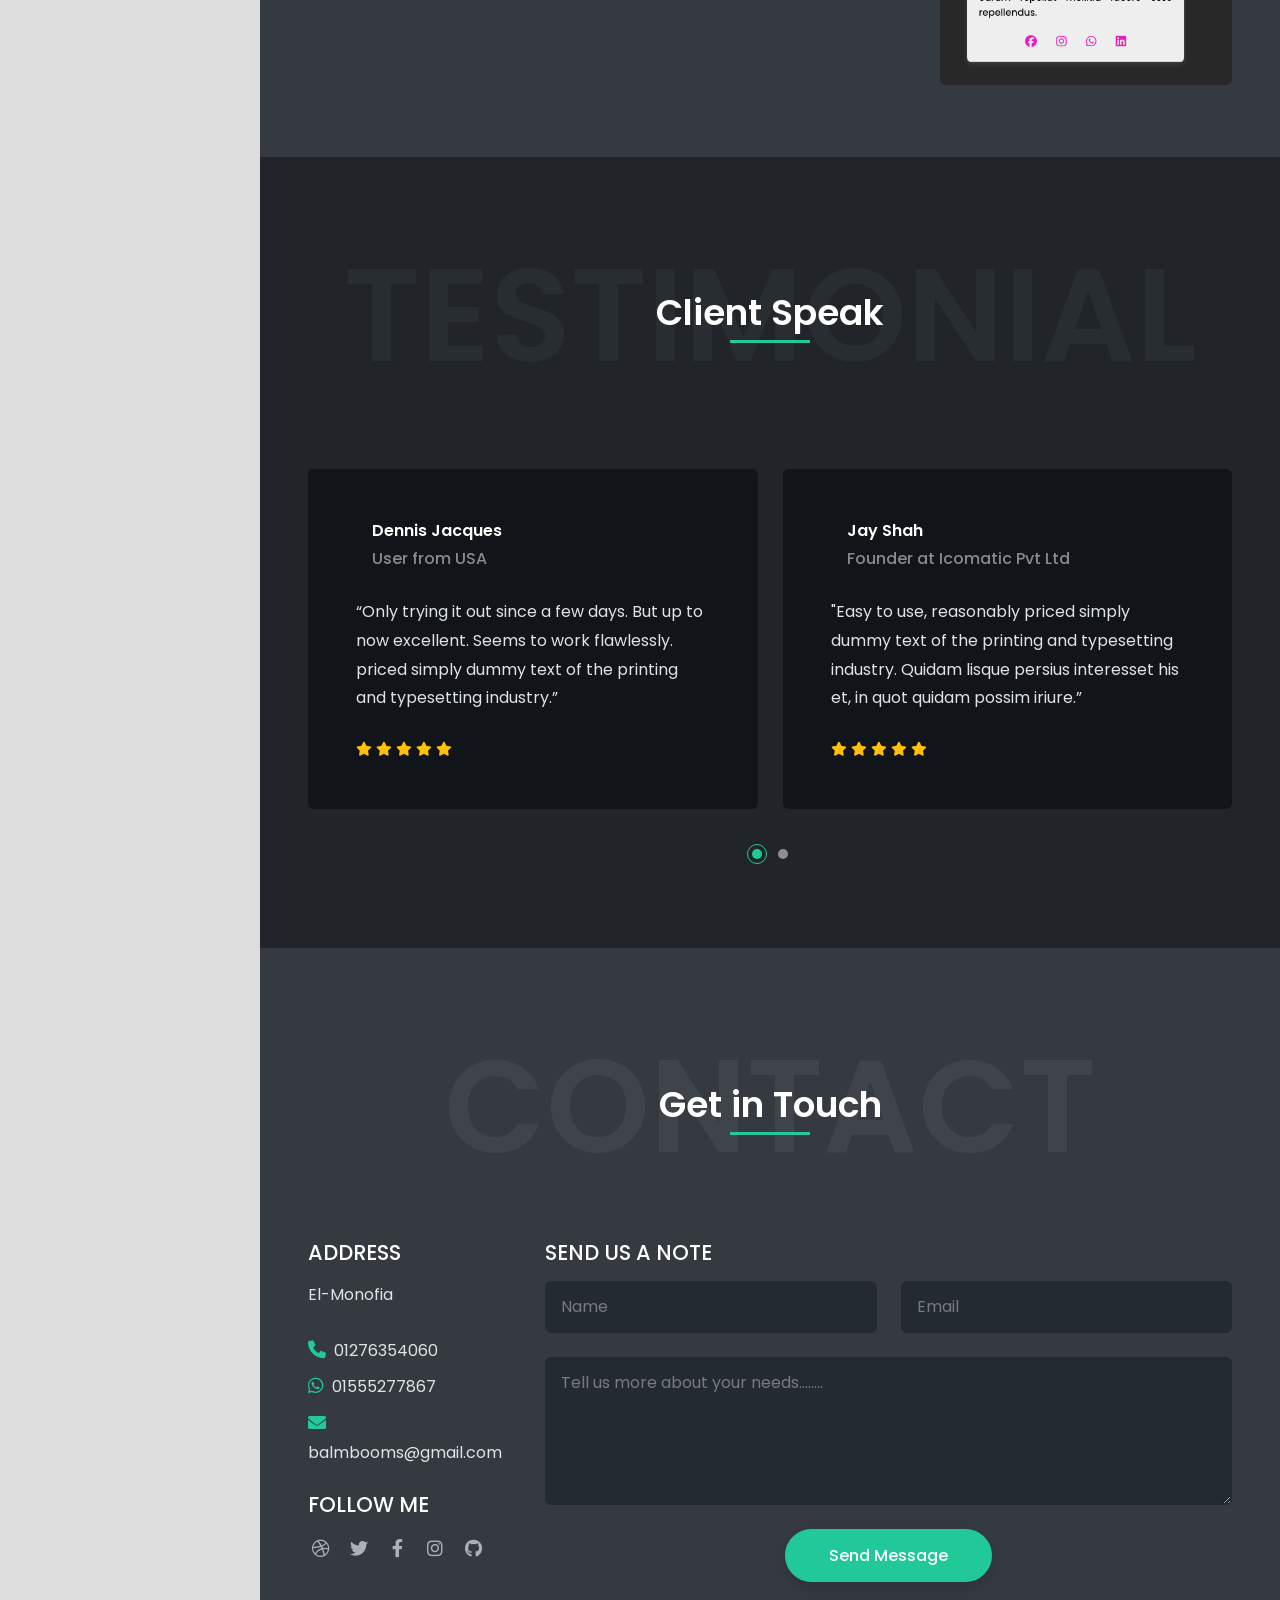
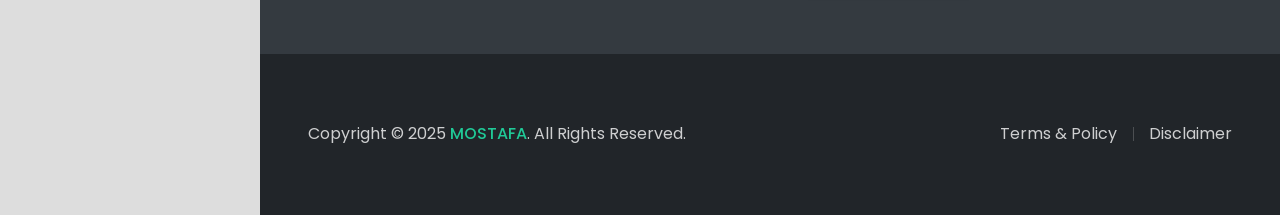
==== commit ea0b2bf7: "add /download sections add download sections to download lawyer mangement app from internet" ====
--- a/index.html
+++ b/index.html
@@ -1,5 +1,3 @@
-
-
 <!DOCTYPE html>
 <html lang="en">
 <head>
@@ -82,6 +80,7 @@
             <li class="nav-item"><a class="nav-link smooth-scroll" href="#portfolio">Portfolio</a></li>
             <li class="nav-item"><a class="nav-link smooth-scroll" href="#testimonial">Testimonial</a></li>
             <li class="nav-item"><a class="nav-link smooth-scroll" href="#contact">Contact</a></li>
+            <li class="nav-item"><a class="nav-link" href="download/">Download</a></li>
           </ul>
         </div>
         <ul class="social-icons social-icons-muted social-icons-sm mt-lg-auto ms-auto ms-lg-0 d-flex">
